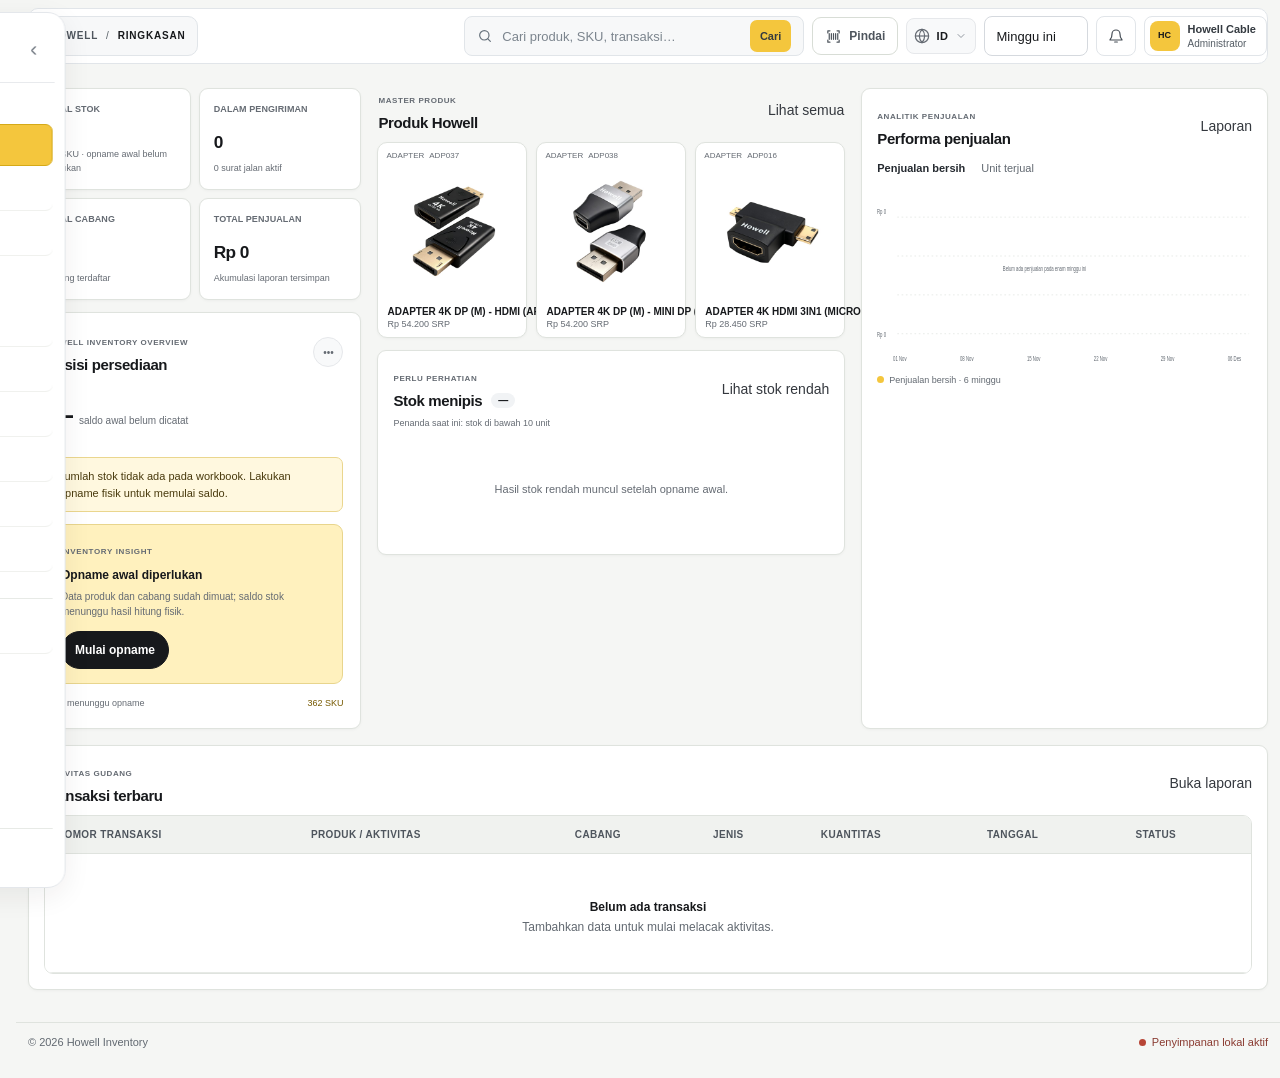
==== index.html @ 913aaa84 "fix(waybill-print): restore classic solid bold continuous form layout (190mm) with balanced metadata" ====
<!doctype html>
<html lang="id">
<head>
  <meta charset="utf-8" />
  <meta name="viewport" content="width=device-width,initial-scale=1" />
  <meta name="theme-color" content="#FFFFFF" />
  <title>Howell Inventory</title>
  <link rel="icon" type="image/png" href="assets/howell-mark-color.png?v=20261118-howell-favicon-color-2" />
  <link rel="stylesheet" href="styles.css?v=20261120-continuous-solid-v4" />
  <link rel="stylesheet" href="theme-light.css?v=20261120-continuous-solid-v4" />
</head>
<body>
  <noscript><div style="position:fixed;inset:12px 12px auto;z-index:1000;padding:14px;border:1px solid #D4A91E;border-radius:10px;background:#FFF2BF;color:#17191c;font:14px/1.5 Arial,sans-serif">Howell Inventory memerlukan JavaScript aktif untuk membuka halaman dan menyimpan perubahan.</div></noscript>
  <div class="app-shell">
    <aside class="sidebar" id="sidebar">
      <div class="brand"><img src="assets/howell-mark-color.png" alt="" /><strong class="brand-name">Howell</strong><button class="sidebar-toggle" id="sidebarToggle" type="button" aria-label="Ciutkan menu" aria-expanded="true" title="Ciutkan menu"><svg viewBox="0 0 24 24" aria-hidden="true"><path d="m14 6-6 6 6 6"/></svg></button><button class="icon-btn close-menu" id="closeMenu" aria-label="Tutup menu">Tutup</button></div>
      <nav class="nav" aria-label="Navigasi utama">
        <div class="nav-group"><div class="nav-label">UTAMA</div><div class="nav-group-items">
          <button class="nav-item active" data-page="dashboard" title="Ringkasan" aria-label="Ringkasan"><b class="nav-icon" aria-hidden="true"><svg viewBox="0 0 24 24" aria-hidden="true"><rect x="3" y="3" width="8" height="8" rx="2"/><rect x="14" y="3" width="7" height="5" rx="2"/><rect x="14" y="11" width="7" height="10" rx="2"/><rect x="3" y="14" width="8" height="7" rx="2"/></svg></b><span>Ringkasan</span></button>
          <button class="nav-item" data-page="products" title="Master Produk" aria-label="Master Produk"><b class="nav-icon" aria-hidden="true"><svg viewBox="0 0 24 24" aria-hidden="true"><path d="m12 3 8 4.5v9L12 21l-8-4.5v-9L12 3Z"/><path d="m4.5 7.8 7.5 4.4 7.5-4.4M12 12.2V21"/></svg></b><span>Master Produk</span></button>
          <button class="nav-item" data-page="stores" title="Cabang Retail" aria-label="Cabang Retail"><b class="nav-icon" aria-hidden="true"><svg viewBox="0 0 24 24" aria-hidden="true"><path d="M3 10h18l-2-6H5l-2 6ZM5 10v10h14V10M9 20v-6h6v6"/><path d="M3 10a3 3 0 0 0 6 0 3 3 0 0 0 6 0 3 3 0 0 0 6 0"/></svg></b><span>Cabang Retail</span></button>
        </div></div>
        <div class="nav-group"><div class="nav-label">OPERASIONAL</div><div class="nav-group-items">
          <button class="nav-item" data-page="shipments" title="Purchase Order" aria-label="Purchase Order"><b class="nav-icon" aria-hidden="true"><svg viewBox="0 0 24 24" aria-hidden="true"><path d="M3 7h11v11H3zM14 11h4l3 3v4h-7z"/><circle cx="7.5" cy="19" r="1.5"/><circle cx="18" cy="19" r="1.5"/></svg></b><span>Purchase Order</span></button>
          <button class="nav-item" data-page="warehouse" title="Gudang" aria-label="Gudang"><b class="nav-icon" aria-hidden="true"><svg viewBox="0 0 24 24" aria-hidden="true"><path d="m3 9 9-6 9 6v12H3z"/><path d="M7 21v-8h10v8M9 13v4m6-4v4M3 9h18"/></svg></b><span>Gudang</span></button>
          <button class="nav-item" data-page="inventory" title="Stok & Opname" aria-label="Stok & Opname"><b class="nav-icon" aria-hidden="true"><svg viewBox="0 0 24 24" aria-hidden="true"><path d="M4 5h16v15H4zM8 5V3h8v2M8 10h8M8 14h8M8 17h4"/></svg></b><span>Stok & Opname</span></button>
          <button class="nav-item" data-page="sales" title="Riwayat" aria-label="Riwayat"><b class="nav-icon" aria-hidden="true"><svg viewBox="0 0 24 24" aria-hidden="true"><path d="M3 12a9 9 0 1 0 9-9 9.75 9.75 0 0 0-6.74 2.74L3 8"/><path d="M3 3v5h5"/><path d="M12 7v5l4 2"/></svg></b><span>Riwayat</span></button>
          <button class="nav-item" data-page="returns" title="Retur" aria-label="Retur"><b class="nav-icon" aria-hidden="true"><svg viewBox="0 0 24 24" aria-hidden="true"><path d="M9 14 4 9l5-5"/><path d="M4 9h10a6 6 0 0 1 0 12h-3"/></svg></b><span>Retur</span></button>
          <button class="nav-item" data-page="reports" title="Laporan" aria-label="Laporan"><b class="nav-icon" aria-hidden="true"><svg viewBox="0 0 24 24" aria-hidden="true"><path d="M6 3h9l4 4v14H6z"/><path d="M15 3v5h5M10 12h5M10 16h5"/></svg></b><span>Laporan</span></button>
        </div></div>
        <div class="nav-group nav-group-preferences"><div class="nav-group-items"><button class="nav-item" data-page="settings" title="Pengaturan" aria-label="Pengaturan"><b class="nav-icon" aria-hidden="true"><svg viewBox="0 0 24 24" aria-hidden="true"><path d="M4 7h6m4 0h6M4 17h2m4 0h10"/><circle cx="12" cy="7" r="2"/><circle cx="8" cy="17" r="2"/></svg></b><span>Pengaturan</span></button></div></div>
      </nav>
      <div class="sidebar-bottom"><div class="profile"><div class="avatar">HC</div><div class="profile-info"><strong>Howell Cable</strong><small>Administrator</small></div></div></div>
    </aside>
    <main class="main-area">
      <header class="topbar"><button class="top-text-button menu-toggle" id="menuToggle" aria-label="Buka menu">Menu</button><div class="crumb"><span>HOWELL</span><b>/</b><strong id="crumbCurrent">Ringkasan</strong></div><div class="top-actions"><div class="global-search"><svg viewBox="0 0 24 24" aria-hidden="true"><circle cx="11" cy="11" r="7"/><path d="m16 16 4 4"/></svg><input id="globalSearch" type="search" placeholder="Cari produk, SKU, transaksi…" aria-label="Cari produk, SKU, transaksi" /><button type="button" id="globalSearchSubmit" class="global-search-submit" aria-label="Cari">Cari</button></div><button class="barcode-scan-button" id="barcodeScanOpen" type="button" aria-label="Pindai barcode EAN-13" title="Pindai barcode EAN-13"><svg viewBox="0 0 24 24" aria-hidden="true"><path d="M4 7V4h3M17 4h3v3M20 17v3h-3M7 20H4v-3M6 8v8m3-8v8m3-8v8m3-8v8m3-8v8"/></svg><span>Pindai</span></button><div class="top-lang-wrapper" id="langWrapper"><button type="button" class="top-lang-button" id="langButton" aria-label="Pilih bahasa / Select language / 选择语言" title="Pilih Bahasa (ID / EN / ZH)" aria-expanded="false" aria-haspopup="true"><svg class="lang-globe-icon" viewBox="0 0 24 24" aria-hidden="true"><circle cx="12" cy="12" r="10"/><path d="M12 2a15.3 15.3 0 0 1 4 10 15.3 15.3 0 0 1-4 10 15.3 15.3 0 0 1-4-10 15.3 15.3 0 0 1 4-10z"/><path d="M2 12h20"/></svg><span class="lang-code-text" id="langCurrentCode">ID</span><svg class="lang-chevron" viewBox="0 0 24 24" aria-hidden="true"><path d="m6 9 6 6 6-6"/></svg></button><div class="top-lang-dropdown" id="langMenu" role="menu" aria-hidden="true"><button type="button" class="top-lang-item active" data-lang="id" role="menuitem"><span class="lang-item-flag">🇮🇩</span><span class="lang-item-text"><strong>Bahasa Indonesia</strong><small>Bahasa sistem</small></span><span class="lang-item-check" aria-hidden="true">✓</span></button><button type="button" class="top-lang-item" data-lang="en" role="menuitem"><span class="lang-item-flag">🇬🇧</span><span class="lang-item-text"><strong>English</strong><small>System language</small></span><span class="lang-item-check" aria-hidden="true">✓</span></button><button type="button" class="top-lang-item" data-lang="zh" role="menuitem"><span class="lang-item-flag">🇨🇳</span><span class="lang-item-text"><strong>中文 (Mandarin)</strong><small>简体中文界面</small></span><span class="lang-item-check" aria-hidden="true">✓</span></button></div></div><select class="top-period" id="topPeriod" aria-label="Pilih periode"><option value="week">Minggu ini</option><option value="month">Bulan ini</option></select><button class="top-icon-button notification" id="notificationButton" aria-label="Notifikasi" title="Notifikasi"><svg viewBox="0 0 24 24" aria-hidden="true"><path d="M18 9a6 6 0 0 0-12 0c0 7-3 7-3 9h18c0-2-3-2-3-9M10 21h4"/></svg></button><div class="top-profile"><div class="top-avatar">HC</div><div><strong>Howell Cable</strong><small>Administrator</small></div></div></div></header>
      <section class="page-content" id="pageContent"></section>
      <footer class="footer"><span>© 2026 Howell Inventory</span><span id="syncStatus" title="Memeriksa database…"><span class="status-dot"></span><span id="syncStatusText">Memeriksa database…</span></span></footer>
    </main>
  </div>
  <div class="overlay" id="overlay"></div>
  <div class="toast" id="toast" role="status"></div>
  <div class="modal-backdrop" id="modalBackdrop"><section class="modal" role="dialog" aria-modal="true" aria-labelledby="modalTitle"><header><div><small id="modalEyebrow">FORMULIR</small><h2 id="modalTitle">Tambah data</h2></div><button class="top-text-button" id="modalClose" aria-label="Tutup">Tutup</button></header><form id="modalForm"><div class="modal-fields" id="modalFields"></div><div class="modal-actions"><button type="button" class="btn btn-light" id="modalCancel">Batal</button><button type="submit" class="btn btn-primary" id="modalSubmit">Simpan data</button></div></form></section></div>
  <dialog class="barcode-scanner-dialog" id="barcodeScanner" aria-labelledby="barcodeScannerTitle"><form method="dialog" class="barcode-scanner-close-form"><button class="barcode-scanner-close" aria-label="Tutup pemindai">×</button></form><div class="barcode-scanner-content"><span class="eyebrow">PEMINDAI PRODUK</span><h2 id="barcodeScannerTitle">Pindai barcode EAN-13</h2><p>Arahkan pemindai USB ke kolom ini atau gunakan kamera perangkat.</p><label class="barcode-scanner-label" for="barcodeScannerInput">Kode barcode<input id="barcodeScannerInput" type="search" inputmode="numeric" autocomplete="off" maxlength="13" placeholder="Scan atau ketik 13 digit EAN-13" /></label><div class="barcode-scanner-actions"><button class="btn btn-primary" id="barcodeScannerLookup" type="button">Cari produk</button><button class="btn btn-light" id="barcodeCameraStart" type="button">Buka kamera</button></div><p id="barcodeScannerStatus" class="barcode-scanner-status" role="status" aria-live="polite">Pemindai USB akan mengisi kode. Tekan Enter jika scanner tidak mengirim Enter otomatis.</p><div class="barcode-camera-frame" id="barcodeCameraFrame" hidden><video id="barcodeScannerVideo" playsinline muted></video></div></div></dialog>
  <script src="assets/master-draft-2026-10.js"></script>
  <script src="assets/howell-source-data.js"></script>
  <script src="assets/product-image-map.js?v=20261111-ean13-2"></script>
  <script src="assets/howell-runtime-config.js?v=20261111-vps-db-1"></script>
    <script src="assets/xlsx.full.min.js"></script>
  <script src="app.js?v=20261120-continuous-solid-v4"></script>
</body>
</html>
---- styles.css ----
:root{--yellow:#edae49;--black:#151513;--paper:#f3f2ed;--white:#fff;--line:#e3e0d8;--muted:#77766f;--green:#327557}*{box-sizing:border-box}html{scroll-behavior:smooth}body{margin:0;background:var(--paper);color:var(--black);font-family:-apple-system,BlinkMacSystemFont,"SF Pro Text","SF Pro Display","Segoe UI",Arial,sans-serif;font-size:14px;line-height:1.45}.app-shell{min-height:100vh;display:flex}.sidebar{width:248px;flex:0 0 248px;position:sticky;top:0;height:100vh;min-height:620px;background:var(--black);color:#f1f0ea;display:flex;flex-direction:column;padding:19px 14px 13px;z-index:8;overflow-y:auto}.brand{height:56px;margin:0 4px 19px;display:flex;align-items:center;padding:0 4px;border-bottom:1px solid #363632}.brand img{width:176px;height:48px;object-fit:cover;object-position:center 50%;filter:none}.close-menu{display:none;margin-left:auto}.workspace{display:flex;align-items:center;gap:9px;padding:10px 11px;margin:0 2px 22px;background:#242421;border:1px solid #3b3a34;border-radius:4px}.workspace-dot{width:8px;height:8px;flex:none;border-radius:50%;background:var(--yellow);box-shadow:0 0 0 3px #edae4927}.workspace small{display:block;color:#a7a59d;font-size:8px;letter-spacing:.15em;margin-bottom:2px}.workspace strong{font-size:12px;color:#fff}.workspace .chevron{margin-left:auto;color:#aaa79e}.nav{display:flex;flex-direction:column;gap:19px;flex:1}.nav-group{display:flex;flex-direction:column;gap:5px}.nav-label{padding:0 11px;color:#8f8e87;font-size:8px;letter-spacing:.17em;font-weight:800}.nav-group-items{display:flex;flex-direction:column;gap:2px}.nav-item{display:flex;align-items:center;gap:11px;width:100%;min-height:39px;padding:8px 11px;border:0;border-radius:4px;background:transparent;color:#c7c6c0;text-align:left;font:600 11px -apple-system,BlinkMacSystemFont,"SF Pro Text","SF Pro Display","Segoe UI",Arial,sans-serif;cursor:pointer;transition:background .16s,color .16s,transform .16s}.nav-item>span{width:17px;text-align:center;color:#aaa79e;font-size:15px}.nav-item:hover{background:#292925;color:#fff;transform:translateX(2px)}.nav-item.active{background:var(--yellow);color:#171510;box-shadow:3px 3px 0 #8d642a}.nav-item.active>span{color:#171510}.nav-item i{margin-left:auto;padding:1px 6px;min-width:18px;text-align:center;border-radius:3px;background:#3a3933;color:#f0efea;font:700 9px -apple-system,BlinkMacSystemFont,"SF Pro Text","SF Pro Display","Segoe UI",Arial,sans-serif}.nav-item.active i{background:#171510;color:var(--yellow)}.nav-group-preferences{margin-top:auto;padding-top:13px;border-top:1px solid #393832}.sidebar-bottom{margin-top:14px}.help-box{display:flex;align-items:center;gap:9px;padding:10px;margin:0 2px 12px;border:1px solid #414039;border-radius:4px;background:#22221f}.help-icon{width:22px;height:22px;display:grid;place-items:center;border:1px solid #85764f;border-radius:50%;color:var(--yellow);font-size:11px}.help-box strong,.help-box small{display:block}.help-box strong{font-size:10px}.help-box small{font-size:9px;color:#a7a59c;margin-top:2px}.help-box>span{margin-left:auto;color:#aaa}.profile{display:flex;align-items:center;gap:9px;padding:12px 4px 1px;border-top:1px solid #393832}.avatar,.top-avatar{width:30px;height:30px;display:grid;place-items:center;border-radius:4px;background:var(--yellow);color:#161511;font-size:10px;font-weight:800}.profile-info{flex:1}.profile-info strong,.profile-info small{display:block}.profile-info strong{font-size:10px}.profile-info small{font-size:9px;color:#aaa79e;margin-top:2px}.icon-btn{position:relative;border:0;border-radius:4px;padding:6px 8px;background:transparent;color:inherit;font:600 16px -apple-system,BlinkMacSystemFont,"SF Pro Text","SF Pro Display","Segoe UI",Arial,sans-serif;cursor:pointer;transition:background .15s}.icon-btn:hover{background:#ffffff12}.main-area{display:flex;flex-direction:column;flex:1;min-width:0}.topbar{position:sticky;top:0;z-index:5;height:60px;flex:none;display:flex;align-items:center;justify-content:space-between;padding:0 clamp(18px,3vw,42px);background:#fff;border-bottom:1px solid var(--line)}.crumb{display:flex;align-items:center;gap:10px;color:#8a8982;font-size:9px;font-weight:700;letter-spacing:.11em;text-transform:uppercase}.crumb b{font-weight:400;color:#c9c6be}.crumb strong{color:#24231f}.top-actions{display:flex;align-items:center;gap:12px;color:#595850}.system-status{padding:7px 9px;border:1px solid #e7e4dc;border-radius:3px;background:#faf9f6;color:#57564f;font-size:9px}.system-status span{display:inline-block;width:6px;height:6px;margin-right:6px;border-radius:50%;background:var(--yellow)}.notification em{position:absolute;top:4px;right:5px;width:5px;height:5px;background:var(--yellow);border:1px solid white;border-radius:50%}.top-avatar{width:28px;height:28px}.menu-toggle{display:none}.page-content{width:min(1560px,100%);margin:0 auto;padding:29px clamp(18px,3vw,43px) 36px;flex:1}.page-heading{display:flex;align-items:flex-end;justify-content:space-between;gap:20px;padding:0 0 15px;margin-bottom:16px;border-bottom:1px solid #d8d5cc}.eyebrow{color:#92713d;font-size:8px;letter-spacing:.17em;font-weight:800}.page-heading h1{margin:5px 0 4px;font-size:30px;line-height:1.16;letter-spacing:-.04em;font-weight:720}.page-heading p{margin:0;color:var(--muted);font-size:12px}.heading-actions{display:flex;align-items:center;gap:8px}.btn{display:inline-flex;align-items:center;justify-content:center;gap:7px;padding:9px 13px;border:1px solid transparent;border-radius:3px;font:700 10px -apple-system,BlinkMacSystemFont,"SF Pro Text","SF Pro Display","Segoe UI",Arial,sans-serif;white-space:nowrap;cursor:pointer;transition:transform .15s,box-shadow .15s,background .15s}.btn:hover{transform:translateY(-2px);box-shadow:0 4px 0 #17171718}.btn-primary{background:var(--yellow);border-color:#171717;color:#171717;box-shadow:2px 2px 0 #171717}.btn-primary:hover{background:#f5bd63}.btn-light{background:white;border-color:#c9c6bd;color:#25241f}.btn-light:hover{background:#f5f3ec}.btn-danger{background:#171717;color:#fff}.btn-small{padding:7px 9px;font-size:9px}.demo-banner{display:flex;align-items:center;gap:9px;min-height:39px;padding:8px 11px;margin:0 0 15px;border:1px solid #dfd5c2;border-left:4px solid var(--yellow);background:#fffaf1;color:#5b4c31;font-size:9px}.demo-banner button{margin-left:auto;border:0;background:transparent;color:#3e321e;font:700 9px -apple-system,BlinkMacSystemFont,"SF Pro Text","SF Pro Display","Segoe UI",Arial,sans-serif;text-decoration:underline;cursor:pointer}.card{background:#fff;border:1px solid #e3e0d8;border-radius:4px;box-shadow:0 2px 0 #17171707}.hero-board{position:relative;display:grid;grid-template-columns:minmax(0,1.58fr) minmax(260px,.72fr);min-height:242px;margin:0 0 15px;border:1px solid #171717;border-radius:5px;overflow:hidden;background:var(--yellow);box-shadow:4px 4px 0 #171717}.hero-main{position:relative;isolation:isolate;overflow:hidden;padding:22px 26px 19px}.hero-kicker{display:flex;align-items:center;gap:8px;position:relative;z-index:1;color:#473316;font-size:8px;font-weight:800;letter-spacing:.13em}.live-pip{width:7px;height:7px;border-radius:50%;background:#171717;box-shadow:0 0 0 4px #17171715}.hero-kicker-line{height:1px;width:22px;background:#6f4e1f66}.hero-main h2{position:relative;z-index:1;margin:16px 0 8px;font-size:clamp(30px,3vw,42px);line-height:1.02;letter-spacing:-.055em;font-weight:800}.hero-main h2 em{font-style:normal;color:#fff;text-shadow:1px 1px 0 #171717}.hero-main p{position:relative;z-index:1;max-width:440px;margin:0;color:#4b381d;font-size:11px}.hero-actions{position:relative;z-index:2;display:flex;align-items:center;gap:17px;margin-top:17px}.hero-button{display:flex;align-items:center;gap:8px;padding:9px 12px;border:1px solid #171717;border-radius:3px;background:#171717;color:#fff;font:700 10px -apple-system,BlinkMacSystemFont,"SF Pro Text","SF Pro Display","Segoe UI",Arial,sans-serif;cursor:pointer;transition:transform .15s,background .15s}.hero-button:hover{transform:translateY(-2px);background:#302a1f}.hero-button span{color:var(--yellow);font-size:15px}.hero-text-button{border:0;background:none;color:#211b10;font:700 10px -apple-system,BlinkMacSystemFont,"SF Pro Text","SF Pro Display","Segoe UI",Arial,sans-serif;text-decoration:underline;text-underline-offset:4px;cursor:pointer}.hero-text-button span{margin-left:5px}.hero-swirl{position:absolute;z-index:0;width:260px;height:260px;right:8px;top:-8px;object-fit:contain;opacity:.2;pointer-events:none;animation:slow-spin 50s linear infinite}.hero-side{position:relative;z-index:1;display:flex;flex-direction:column;padding:17px 18px 13px;background:#171715;color:#fff}.hero-side-label{display:flex;align-items:center;justify-content:space-between;padding-bottom:10px;border-bottom:1px solid #3c3b35;color:#d6d2c8;font-size:8px;font-weight:800;letter-spacing:.13em}.hero-side-label span{color:var(--yellow);font-size:7px}.hero-side-stat{display:flex;align-items:center;gap:9px;padding:9px 0;border-bottom:1px solid #34332e}.hero-stat-icon{width:26px;height:26px;display:grid;place-items:center;flex:none;border-radius:3px;background:#2a2925;color:var(--yellow);font-size:13px}.hero-side-stat>div{min-width:0;flex:1}.hero-side-stat small{display:block;color:#a8a59c;font-size:8px}.hero-side-stat strong{display:block;margin-top:1px;font-size:14px;line-height:1.2}.hero-side-stat strong i{font-style:normal;color:#a8a59c;font-size:9px;font-weight:500}.hero-side-stat button{border:0;background:transparent;color:#d7d2c8;font-size:16px;cursor:pointer;transition:color .15s,transform .15s}.hero-side-stat button:hover{color:var(--yellow);transform:translateX(3px)}.hero-side-foot{display:flex;justify-content:space-between;margin-top:auto;padding-top:9px;color:#8f8c83;font-size:7px;letter-spacing:.13em}.hero-side-foot b{color:#eeeae1}.kpi-grid{display:grid;grid-template-columns:repeat(4,minmax(0,1fr));gap:9px;margin-bottom:15px}.kpi-card{position:relative;display:flex;flex-direction:column;justify-content:space-between;min-height:103px;padding:12px 14px;overflow:hidden;transition:transform .16s,box-shadow .16s}.kpi-card:hover{transform:translateY(-3px);box-shadow:0 6px 0 #17171710}.kpi-card:first-child{background:#171715;border-color:#171715;color:white}.kpi-card:first-child .kpi-top,.kpi-card:first-child .kpi-foot{color:#cbc8c0}.kpi-card:first-child .kpi-value{color:var(--yellow)}.kpi-top{display:flex;align-items:center;justify-content:space-between;color:#77756e;font-size:8px;font-weight:800;letter-spacing:.1em;text-transform:uppercase}.kpi-icon{width:24px;height:24px;display:grid;place-items:center;border-radius:3px;background:#f5eddf;color:#473719;font-size:13px}.kpi-card:first-child .kpi-icon{background:var(--yellow);color:#171715}.kpi-icon.green,.kpi-icon.orange,.kpi-icon.violet{background:#f1efe9;color:#38362f}.kpi-value{margin:7px 0 4px;font-size:22px;font-weight:750;letter-spacing:-.04em;line-height:1.1}.kpi-foot{color:#77756e;font-size:9px}.dashboard-grid{display:grid;grid-template-columns:minmax(0,1.55fr) minmax(310px,1fr);gap:12px;margin-bottom:15px;align-items:stretch}.panel{padding:15px 16px}.dashboard-grid>.panel{min-height:295px}.panel-head{display:flex;align-items:center;justify-content:space-between;gap:10px;margin-bottom:11px}.panel-title{color:#22211e;font-size:13px;font-weight:750;letter-spacing:-.015em}.panel-subtitle{margin-top:3px;color:#88867f;font-size:9px}.filter-select,.search input{height:31px;border:1px solid #d2cfc6;border-radius:3px;background:#fff;padding:6px 9px;color:#39372f;font:10px -apple-system,BlinkMacSystemFont,"SF Pro Text","SF Pro Display","Segoe UI",Arial,sans-serif}.chart-wrap{height:210px;position:relative}.chart-wrap svg{width:100%;height:100%;overflow:visible}.chart-grid{stroke:#ebe8e1;stroke-dasharray:3 5}.chart-line{fill:none;stroke:var(--yellow);stroke-width:3;stroke-linecap:round;stroke-linejoin:round;stroke-dasharray:900;stroke-dashoffset:900;animation:draw-line 1.1s ease forwards}.chart-area{fill:url(#fillYellow)}.chart-dot{fill:#fff;stroke:#171717;stroke-width:3;transition:r .18s}.chart-dot:hover{r:7}.chart-label{font:9px -apple-system,BlinkMacSystemFont,"SF Pro Text","SF Pro Display","Segoe UI",Arial,sans-serif;fill:#8b8981}.chart-legend{display:flex;justify-content:center;gap:20px;margin-top:2px;color:#77756e;font-size:8px}.legend-dot{display:inline-block;width:7px;height:7px;margin-right:5px;border-radius:50%;background:var(--yellow)}.activity-list{display:flex;flex-direction:column}.activity{display:flex;align-items:flex-start;gap:9px;padding:9px 0;border-bottom:1px solid #efede7;transition:padding .15s}.activity:last-child{border-bottom:0}.activity:hover{padding-left:4px}.activity-icon{width:27px;height:27px;display:grid;place-items:center;flex:none;border-radius:3px;background:#f4eddf;color:#302717;font-size:12px}.activity-icon.green,.activity-icon.amber{background:#f4eddf;color:#302717}.activity-main{min-width:0;flex:1}.activity-main strong{display:block;color:#292823;font-size:10px}.activity-main small{display:block;margin-top:2px;color:#89877f;font-size:9px}.activity time{color:#89877f;font-size:8px;white-space:nowrap}.table-card{overflow:hidden}.table-toolbar{display:flex;align-items:center;justify-content:space-between;gap:12px;padding:13px 15px;border-bottom:1px solid var(--line)}.toolbar-left,.toolbar-right{display:flex;align-items:center;gap:8px}.search{position:relative}.search:before{position:absolute;left:9px;top:4px;content:'⌕';color:#89877f;font-size:15px}.search input{width:210px;padding-left:27px}.table-wrap{width:100%;overflow:auto}table{width:100%;border-collapse:collapse;text-align:left;white-space:nowrap}thead{background:#f5f3ed}th{padding:10px 12px;border-bottom:1px solid #dedbd2;color:#77756d;font-size:8px;font-weight:800;letter-spacing:.08em;text-transform:uppercase}td{padding:11px 12px;border-bottom:1px solid #eeece6;color:#55534c;font-size:10px}tbody tr{transition:background .13s}tbody tr:hover{background:#fff8e9}td strong{color:#22211f;font-weight:700}.sku{color:#694a1d;font:700 9px 'Cascadia Code','Consolas',monospace}.product-name{display:flex;align-items:center;gap:8px}.product-thumb{width:28px;height:28px;display:grid;place-items:center;border-radius:3px;background:#f3eee3;color:#33291a;font-size:12px}.product-thumb.blue,.product-thumb.gold{background:#f3eee3;color:#33291a}.pill{display:inline-flex;align-items:center;gap:5px;padding:3px 6px;border-radius:3px;font-size:8px;font-weight:750;letter-spacing:.035em;text-transform:uppercase}.pill:before{content:'';width:4px;height:4px;border-radius:50%;background:currentColor}.pill.green,.pill.blue,.pill.gray{background:#efeee9;color:#34322d}.pill.amber{background:#f7dfb3;color:#50370e}.pill.red{background:#252522;color:#fff}.qty-low{color:#87580d;font-weight:800}.qty-good{color:#282722;font-weight:750}.table-foot{display:flex;align-items:center;justify-content:space-between;padding:11px 14px;color:#87847c;font-size:9px}.pagination{display:flex;gap:4px}.page-num{padding:4px 7px;border:1px solid #d8d4cb;border-radius:3px;background:#fff;color:#333;font:9px -apple-system,BlinkMacSystemFont,"SF Pro Text","SF Pro Display","Segoe UI",Arial,sans-serif;cursor:pointer}.page-num.active{border-color:#171715;background:var(--yellow);color:#171715}.section-grid{display:grid;grid-template-columns:repeat(3,minmax(0,1fr));gap:10px;margin-bottom:14px}.mini-card{display:flex;min-height:87px;flex-direction:column;justify-content:center;padding:12px 14px;border-left:3px solid var(--yellow)}.mini-card small{color:#77756d;font-size:8px;font-weight:800;letter-spacing:.09em;text-transform:uppercase}.mini-card strong{margin:5px 0 1px;font-size:20px;line-height:1.15;letter-spacing:-.035em}.mini-card span{color:#89867f;font-size:9px}.empty-state{padding:38px 16px;color:#85827a;text-align:center}.empty-state strong{display:block;margin:9px 0 3px;color:#34322d}.empty-icon{width:36px;height:36px;margin:auto;display:grid;place-items:center;border-radius:3px;background:#f5eddf;color:#3c301d;font-size:16px}.stock-meter{display:inline-block;width:62px;height:4px;margin-right:5px;border-radius:3px;background:#eeeae2;vertical-align:middle}.stock-meter b{display:block;height:100%;border-radius:3px;background:#222}.stock-meter b.low{background:var(--yellow)}.field-grid{display:grid;grid-template-columns:1fr 1fr;gap:11px}.field.full{grid-column:1/-1}.field label{display:block;margin:0 0 5px;color:#45433d;font-size:10px;font-weight:700}.field input,.field select,.field textarea{width:100%;padding:9px 10px;border:1px solid #d6d2c9;border-radius:3px;outline:none;background:#fff;color:#292824;font:11px -apple-system,BlinkMacSystemFont,"SF Pro Text","SF Pro Display","Segoe UI",Arial,sans-serif}.field input:focus,.field select:focus,.field textarea:focus,.search input:focus,.filter-select:focus{border-color:#d89c37;box-shadow:0 0 0 3px #edae4930}.field textarea{min-height:70px;resize:vertical}.field .hint{margin-top:4px;color:#8a877f;font-size:8px}.footer{display:flex;align-items:center;justify-content:space-between;padding:11px clamp(18px,3vw,42px);border-top:1px solid var(--line);background:#fff;color:#88857e;font-size:9px}.status-dot{display:inline-block;width:6px;height:6px;margin-right:5px;border-radius:50%;background:var(--yellow)}.overlay{display:none}.toast{position:fixed;right:20px;bottom:20px;z-index:20;padding:11px 14px;border-left:4px solid var(--yellow);background:#171715;color:#fff;font-size:10px;box-shadow:4px 4px 0 #edae49;opacity:0;transform:translateY(8px);pointer-events:none;transition:.2s}.toast.show{opacity:1;transform:translateY(0)}.modal-backdrop{position:fixed;inset:0;z-index:12;display:none;align-items:center;justify-content:center;padding:18px;background:#12121099}.modal-backdrop.open{display:flex}.modal{width:min(550px,100%);overflow:hidden;border:1px solid #151513;border-radius:4px;background:#fff;box-shadow:8px 8px 0 var(--yellow);animation:modal-in .17s ease-out}.modal>header{display:flex;align-items:center;justify-content:space-between;padding:17px 20px;border-bottom:1px solid var(--line)}.modal>header small{color:#92713d;font-size:8px;font-weight:800;letter-spacing:.15em}.modal h2{margin:4px 0 0;font-size:19px;letter-spacing:-.025em}.modal form{padding:18px 20px}.modal-fields{min-height:42px}.modal-actions{display:flex;justify-content:flex-end;gap:8px;margin-top:16px;padding-top:14px;border-top:1px solid var(--line)}.icon-btn:focus-visible,.btn:focus-visible,.nav-item:focus-visible,.hero-button:focus-visible,.hero-text-button:focus-visible,.link-btn:focus-visible{outline:3px solid #b87a20;outline-offset:2px}@keyframes draw-line{to{stroke-dashoffset:0}}@keyframes slow-spin{to{transform:rotate(360deg)}}@keyframes modal-in{from{opacity:0;transform:translateY(8px)}to{opacity:1;transform:translateY(0)}}
@media(max-width:1120px){.sidebar{width:228px;flex-basis:228px;padding-left:12px;padding-right:12px}.dashboard-grid{grid-template-columns:minmax(0,1.25fr) minmax(280px,1fr)}.hero-board{grid-template-columns:minmax(0,1.35fr) minmax(245px,.8fr)}.hero-main{padding-left:21px}.page-content{padding-left:24px;padding-right:24px}}
@media(max-width:820px){.sidebar{position:fixed;left:-270px;top:0;bottom:0;width:248px;height:100vh;min-height:100vh;transition:left .2s;box-shadow:none}.sidebar.open{left:0;box-shadow:12px 0 30px #0004}.overlay.show{position:fixed;inset:0;z-index:7;display:block;background:#1119}.close-menu{display:block}.menu-toggle{display:inline-flex}.topbar{height:56px;padding:0 14px}.system-status{display:none}.top-actions{gap:7px}.page-content{padding:21px 16px 26px}.page-heading{align-items:flex-start}.page-heading h1{font-size:27px}.dashboard-grid{grid-template-columns:minmax(0,1fr)}.dashboard-grid>.panel{min-height:0}.chart-wrap{height:190px}.kpi-grid{grid-template-columns:repeat(2,minmax(0,1fr));gap:7px}.kpi-card{min-height:96px}.section-grid{gap:8px}.footer{padding:10px 15px}}
@media(max-width:560px){.page-content{padding:19px 12px 24px}.page-heading{display:block}.page-heading h1{font-size:25px}.heading-actions{margin-top:11px;flex-wrap:wrap}.heading-actions .btn{flex:1}.hero-board{grid-template-columns:minmax(0,1fr)}.hero-main{min-height:220px;padding:20px 17px}.hero-main h2{font-size:34px}.hero-main p{max-width:300px}.hero-swirl{right:-45px;top:0;width:220px;height:220px;opacity:.15}.hero-side{padding:13px 16px}.hero-side-stat{padding:8px 0}.kpi-card{padding:10px;min-height:91px}.kpi-value{font-size:20px}.section-grid{grid-template-columns:1fr}.mini-card{min-height:75px}.table-toolbar{align-items:stretch;flex-direction:column;padding:11px}.toolbar-left,.toolbar-right{width:100%}.search{flex:1}.search input{width:100%}.field-grid{grid-template-columns:1fr}.field.full{grid-column:auto}.top-avatar{display:none}.footer{font-size:8px}}
.hero-main{background:#fff;color:#20242a}
.hero-main h2 em{color:#20242a;text-decoration:none;text-shadow:none}
.hero-side{background:#25282c}
.hero-swirl{display:none}
/* Accessible, restrained system applied across every module */
:root{--yellow:#EDAE49;--black:#20242A;--paper:#F6F7F8;--white:#FFFFFF;--line:#E1E4E8;--muted:#5E6874;--green:#26734F}
html{background:var(--paper)}
body{background:var(--paper);color:var(--black);font-family:-apple-system,BlinkMacSystemFont,"SF Pro Text","SF Pro Display","Segoe UI",Arial,sans-serif;font-size:15px;line-height:1.5;-webkit-font-smoothing:antialiased}
.app-shell,.main-area{background:var(--paper)}
.sidebar{background:#24272B;border-color:#24272B;color:#F7F7F5}
.brand{border-color:#414449}
.workspace{background:#303439;border-color:#474B50}
.nav-label{color:#B7BBC0;font-size:10px;letter-spacing:.1em}
.nav-item{font-size:13px;min-height:42px;color:#E0E2E4}
.nav-item>span{font-size:16px;color:#C1C4C8}
.nav-item.active{background:var(--yellow);color:#242424;box-shadow:none;font-weight:700}
.nav-item.active>span{color:#242424}
.nav-item:hover:not(.active){background:#33373C;color:#fff}
.nav-item i{font-size:10px}
.nav-group-preferences{border-color:#414449}
.help-box{background:#303439;border-color:#474B50}
.help-box strong,.profile-info strong{font-size:12px}
.help-box small,.profile-info small{font-size:11px;color:#C3C5C8}
.profile{border-color:#414449}
.topbar{background:#fff;border-color:var(--line);height:64px}
.crumb{font-size:11px;letter-spacing:.07em}
.top-actions{gap:14px}
.system-status{font-size:11px;color:#424850;border-color:#E1E4E8;background:#FAFAF9;padding:8px 11px}
.page-content{background:var(--paper);padding-top:30px;padding-bottom:40px}
.page-heading{border-color:#D9DDE1;padding-bottom:18px;margin-bottom:18px}
.eyebrow{font-size:10px;letter-spacing:.12em;color:#74551E}
.page-heading h1{font-size:32px;line-height:1.2;font-weight:650;letter-spacing:-.035em}
.page-heading p{font-size:14px;color:#58616B;line-height:1.55}
.btn{font-size:12px;font-weight:650;padding:10px 14px;border-radius:4px}
.btn-small{font-size:11px;padding:8px 11px}
.btn-primary{background:var(--yellow);border-color:#D79A35;color:#242424;box-shadow:none}
.btn-primary:hover{background:#F2BC68;box-shadow:0 2px 5px #1d232b18;transform:translateY(-1px)}
.btn-light{border-color:#D4D8DC;background:#fff;color:#30363D}
.btn-light:hover{background:#F6F7F8;box-shadow:0 2px 5px #1d232b12;transform:translateY(-1px)}
.demo-banner{background:#FFF9EF;border-color:#E9D8B7;border-left-color:var(--yellow);color:#55472F;font-size:12px;min-height:44px;padding:9px 13px}
.demo-banner button{font:600 11px -apple-system,BlinkMacSystemFont,"SF Pro Text","SF Pro Display","Segoe UI",Arial,sans-serif;color:#44371f}
.card{background:#fff;border:1px solid var(--line);border-radius:5px;box-shadow:none}
.kpi-grid{gap:12px;border:0;background:none}
.kpi-card{min-height:120px;padding:16px 17px;border:1px solid var(--line);border-radius:5px;background:#fff}
.kpi-card:first-child{background:#fff;border-color:var(--line);color:var(--black)}
.kpi-card:first-child:after{display:none}
.kpi-card:first-child .kpi-top,.kpi-card:first-child .kpi-foot{color:#58616B}
.kpi-card:first-child .kpi-value{color:#20242A}
.kpi-top{font-size:10px;letter-spacing:.07em;color:#535D68}
.kpi-icon,.kpi-card:first-child .kpi-icon,.kpi-icon.green,.kpi-icon.orange,.kpi-icon.violet{width:30px;height:30px;border-radius:4px;background:#F3F4F5;color:#343A40;font-size:15px}
.kpi-value{font-size:26px;font-weight:650;letter-spacing:-.035em;margin:9px 0 5px;font-variant-numeric:tabular-nums}
.kpi-foot{font-size:12px;color:#5D6670}
.dashboard-grid{gap:14px;margin-bottom:16px}
.dashboard-grid>.panel{min-height:310px}
.panel{padding:18px 19px;border-radius:5px}
.panel-head{margin-bottom:14px}
.panel-title{font-size:15px;font-weight:650;letter-spacing:-.01em}
.panel-subtitle{font-size:11px;line-height:1.45;color:#68727D}
.filter-select,.search input{height:36px;border-color:#D4D8DC;border-radius:4px;padding:7px 10px;color:#343A40;font:12px -apple-system,BlinkMacSystemFont,"SF Pro Text","SF Pro Display","Segoe UI",Arial,sans-serif}
.chart-wrap{height:220px}
.chart-label{font:11px -apple-system,BlinkMacSystemFont,"SF Pro Text","SF Pro Display","Segoe UI",Arial,sans-serif;fill:#68727D}
.chart-grid{stroke:#E6E8EA;stroke-dasharray:2 5}
.chart-line{stroke:#D99B35;stroke-width:2.5}
.chart-area{opacity:.55}
.chart-legend{font-size:11px;color:#5D6670}
.activity{padding:11px 0;border-color:#ECEDEF}
.activity-icon,.activity-icon.green,.activity-icon.amber{width:30px;height:30px;background:#F3F4F5;color:#3E454C;border-radius:4px}
.activity-main strong{font-size:12px;color:#292E33;font-weight:650}
.activity-main small{font-size:11px;color:#626C76;line-height:1.45}
.activity time{font-size:10px;color:#68727D}
.table-toolbar{padding:15px 16px;border-color:#E4E6E9}
.table-toolbar .panel-title{font-size:15px}
.table-wrap{scrollbar-color:#C7C9CC #F5F6F7;scrollbar-width:thin}
thead{background:#F5F6F7}
th{padding:12px 14px;font-size:10px;letter-spacing:.075em;color:#4F5964;border-color:#DDE1E4}
td{padding:13px 14px;font-size:12px;color:#424A53;border-color:#E8EAEC;line-height:1.45}
td strong{color:#252A30;font-weight:650}
td .panel-subtitle{font-size:11px;color:#68727D}
.sku{color:#5C4827;font-size:11px}
.product-thumb,.product-thumb.blue,.product-thumb.gold{width:32px;height:32px;background:#F2F3F4;color:#3E454C;border-radius:4px}
.pill{font-size:10px;padding:4px 7px;letter-spacing:.02em;border-radius:4px}
.pill.green{color:#236344;background:#EAF4EE}
.pill.blue{color:#3F5C77;background:#EDF2F6}
.pill.gray{color:#535C65;background:#F0F1F2}
.pill.amber{color:#684512;background:#FFF1D8}
.pill.red{color:#8B3434;background:#FBECEC}
.pill:before{width:5px;height:5px}
.link-btn{font:600 12px -apple-system,BlinkMacSystemFont,"SF Pro Text","SF Pro Display","Segoe UI",Arial,sans-serif;color:#414B55;text-decoration:none}
.link-btn:hover{color:#805B1D;text-decoration:underline}
.section-grid{gap:12px;margin-bottom:16px}
.mini-card{min-height:104px;padding:14px 16px;border-left:1px solid var(--line);border-radius:5px}
.mini-card small{font-size:10px;letter-spacing:.065em;color:#535D68}
.mini-card strong{font-size:23px;font-weight:650;font-variant-numeric:tabular-nums}
.mini-card span{font-size:11px;color:#626C76}
.empty-state{font-size:12px;color:#626C76}
.empty-state strong{color:#30363D}
.empty-icon{background:#F1F2F3;color:#424950;border-radius:4px}
.stock-meter{height:5px;background:#E9EBED;border-radius:3px}
.stock-meter b{background:#3D4349;border-radius:3px}
.stock-meter b.low{background:#D99B35}
.qty-low{color:#8A5B16}
.qty-good{color:#30363D}
.table-foot{font-size:11px;color:#5E6874}
.page-num{border-color:#D5D9DD;color:#414850;font:11px -apple-system,BlinkMacSystemFont,"SF Pro Text","SF Pro Display","Segoe UI",Arial,sans-serif}
.page-num.active{border-color:#D99B35;background:#FFF2D9;color:#493516}
.field label{font-size:12px;color:#3D454D}
.field input,.field select,.field textarea{font:13px -apple-system,BlinkMacSystemFont,"SF Pro Text","SF Pro Display","Segoe UI",Arial,sans-serif;border-color:#D2D7DC;border-radius:4px;padding:10px 11px;color:#252A30}
.field .hint{font-size:10px;color:#606A74}
.modal{border-color:#D9DDE1;border-radius:6px;box-shadow:0 18px 55px #1b232d25}
.modal>header{border-color:#E4E6E9}
.modal>header small{font-size:9px}
.modal h2{font-size:20px;font-weight:650}
.modal-actions{border-color:#E4E6E9}
.footer{background:#fff;border-color:#E1E4E8;color:#626C76;font-size:11px}
.toast{background:#25282C;border-left-color:var(--yellow);font-size:12px;box-shadow:0 6px 22px #15151524}
.hero-board{grid-template-columns:minmax(0,1.5fr) minmax(290px,.7fr);min-height:225px;border:1px solid #DEE2E5;border-radius:5px;box-shadow:none;background:#fff}
.hero-main{padding:22px 25px;background:#fff}
.hero-kicker{font-size:10px;color:#626C76;letter-spacing:.1em}
.live-pip{width:7px;height:7px;background:#D99B35;box-shadow:0 0 0 3px #EDAE492a}
.hero-main h2{font-size:36px;line-height:1.12;font-weight:650;letter-spacing:-.04em;margin:17px 0 8px;color:#20242A}
.hero-main h2 em{color:#20242A;text-decoration:none}
.hero-main p{font-size:13px;line-height:1.5;color:#59636E}
.hero-actions{margin-top:16px}
.hero-button{background:#25282C;border-radius:4px;padding:10px 13px;font-size:12px}
.hero-button:hover{background:#383D43}
.hero-button span{color:var(--yellow)}
.hero-text-button{font:600 12px -apple-system,BlinkMacSystemFont,"SF Pro Text","SF Pro Display","Segoe UI",Arial,sans-serif;color:#30363D;text-decoration:none}
.hero-side{padding:17px 19px 13px;background:#25282C}
.hero-side-label{font-size:9px;color:#E2E3E4;border-color:#45494E}
.hero-side-stat{padding:10px 0;border-color:#41454A}
.hero-stat-icon{width:30px;height:30px;background:#34383D;color:#F1B954}
.hero-side-stat small{font-size:10px;color:#C0C4C8}
.hero-side-stat strong{font-size:15px;color:#fff}
.hero-side-stat strong i{font-size:11px;color:#C0C4C8}
.hero-side-stat button{color:#E3E4E5}
.hero-side-foot{font-size:8px}
@media(max-width:820px){.page-content{padding:22px 16px 30px}.hero-board{grid-template-columns:1fr}.hero-main{padding:20px}.hero-main h2{font-size:31px}.hero-side{padding:14px 17px}.kpi-value{font-size:23px}.page-heading h1{font-size:28px}th{font-size:9px}td{font-size:11px}}
@media(max-width:560px){body{font-size:14px}.page-content{padding:18px 12px 26px}.page-heading h1{font-size:26px}.page-heading p{font-size:13px}.hero-main{min-height:205px;padding:18px 16px}.hero-main h2{font-size:29px}.hero-main p{font-size:12px}.hero-side-stat small{font-size:10px}.hero-side-stat strong{font-size:14px}.kpi-card{min-height:98px;padding:11px}.kpi-top{font-size:9px}.kpi-value{font-size:21px}.kpi-foot{font-size:10px}.panel{padding:14px}.panel-title{font-size:14px}.panel-subtitle{font-size:10px}.mini-card small{font-size:9px}.mini-card span{font-size:10px}.footer{font-size:9px}}
.stock-infographic{display:grid;grid-template-columns:minmax(180px,.8fr) minmax(180px,1fr) minmax(250px,1.3fr);grid-template-rows:auto 1fr auto;align-items:center;gap:14px 24px;padding:17px 20px;margin:0 0 15px;border:1px solid #E1E4E8;border-radius:5px;background:#fff}
.stock-info-head{display:flex;align-items:center;justify-content:space-between;gap:10px;grid-column:1;grid-row:1/3}
.stock-info-head .eyebrow{font-size:9px;letter-spacing:.1em;color:#65707A}
.stock-info-head h2{margin:3px 0;font-size:17px;line-height:1.25;font-weight:650;letter-spacing:-.02em}
.stock-info-head p{margin:0;color:#68727D;font-size:11px;line-height:1.4}
.stock-info-total{display:none}
.stock-stack{grid-column:2;grid-row:1/3;display:flex;gap:3px;width:100%;height:18px;padding:2px;border-radius:5px;background:#F0F1F2;overflow:hidden}
.stock-segment{display:block;min-width:5px;height:100%;padding:0;border:0;border-radius:2px;background:var(--segment-color);cursor:pointer;transition:filter .15s,transform .15s}
.stock-segment:hover,.stock-segment:focus-visible{filter:brightness(.85);transform:scaleY(1.22);outline:2px solid #30363D;outline-offset:2px}
.stock-info-legend{grid-column:3;grid-row:1/3;display:flex;flex-wrap:wrap;gap:7px 12px;align-items:center}
.stock-legend-item{display:flex;align-items:center;gap:6px;min-width:calc(50% - 8px);padding:3px 4px;border:0;border-radius:3px;background:transparent;text-align:left;color:#30363D;font:12px -apple-system,BlinkMacSystemFont,"SF Pro Text","SF Pro Display","Segoe UI",Arial,sans-serif;cursor:pointer;transition:background .15s}
.stock-legend-item:hover,.stock-legend-item:focus-visible{background:#F3F4F5;outline:2px solid #D99B35;outline-offset:1px}
.stock-legend-item>i{width:9px;height:9px;flex:none;border-radius:2px;background:var(--segment-color)}
.stock-legend-item>span{min-width:0;flex:1;font-weight:600;white-space:nowrap;overflow:hidden;text-overflow:ellipsis}
.stock-legend-item small{display:block;margin-top:1px;color:#68727D;font-size:10px;font-weight:400}
.stock-legend-item>b{font-size:11px;font-weight:650;font-variant-numeric:tabular-nums}
.stock-info-foot{grid-column:2/4;grid-row:3;display:flex;justify-content:space-between;padding-top:7px;border-top:1px solid #ECEDEF;color:#626C76;font-size:10px}
body,button,input,select,textarea{font-family:-apple-system,BlinkMacSystemFont,"SF Pro Text","SF Pro Display","Segoe UI",Arial,sans-serif}
body{font-size:15px;color:#20242A;background:#F6F7F8}
button{font-size:inherit}
.page-heading h1,.hero-main h2{letter-spacing:-.035em}
.hero-side{background:#F0F1F2;color:#252A30;border-left:1px solid #E1E4E8}
.hero-side-label{color:#3E454D;border-color:#DDE1E4}
.hero-side-label span{color:#79551D}
.hero-side-stat{border-color:#DDE1E4}
.hero-stat-icon{background:#fff;color:#5B626A;border:1px solid #E1E4E8}
.hero-side-stat small,.hero-side-stat strong i{color:#5E6874}
.hero-side-stat strong{color:#20242A}
.hero-side-stat button{color:#4F5964}
.hero-side-foot{color:#68727D}
.hero-side-foot b{color:#30363D}
.chart-line{stroke:#C78319}
.chart-area{opacity:.3}
.chart-dot{cursor:pointer;transition:r .15s,stroke-width .15s}
.chart-dot:hover,.chart-dot:focus{r:7;stroke-width:3.5;outline:none}
.chart-legend .legend-dot{background:#C78319}
.chart-label{fill:#535E69}
.eyebrow{color:#73541F}
.kpi-value,.mini-card strong,.hero-side-stat strong{font-variant-numeric:tabular-nums}
.activity-main small,.panel-subtitle{color:#56616C}
.pill.green{color:#236344;background:#EAF4EE}.pill.blue{color:#3F5C77;background:#EDF2F6}.pill.gray{color:#535C65;background:#F0F1F2}.pill.amber{color:#684512;background:#FFF1D8}.pill.red{color:#8B3434;background:#FBECEC}
@media(max-width:1000px){.stock-infographic{grid-template-columns:1fr 1.2fr;gap:12px 18px}.stock-info-head{grid-column:1;grid-row:1/3}.stock-stack{grid-column:2;grid-row:1}.stock-info-legend{grid-column:2;grid-row:2;gap:4px 8px}.stock-info-foot{grid-column:1/3;grid-row:3}}
@media(max-width:560px){.stock-infographic{grid-template-columns:1fr;gap:12px;padding:14px}.stock-info-head{grid-column:1;grid-row:1}.stock-stack{grid-column:1;grid-row:2}.stock-info-legend{grid-column:1;grid-row:3;gap:7px}.stock-info-foot{grid-column:1;grid-row:4}.stock-legend-item{min-width:calc(50% - 6px)}.hero-side{border-left:0;border-top:1px solid #E1E4E8}.stock-info-head h2{font-size:16px}}
:root{--yellow:#EDAE49;--black:#25282C;--paper:#F6F7F8;--line:#DEE2E6;--muted:#56616C}
body,button,input,select,textarea{font-family:-apple-system,BlinkMacSystemFont,"SF Pro Text","SF Pro Display","Segoe UI",Arial,sans-serif}
body{color:#24292F;background:#F6F7F8}
.sidebar{background:#25282C;color:#F5F6F7}
.nav-label{color:#C1C5C9}
.nav-item{color:#E4E6E8}
.nav-item>span{color:#D0D3D6}
.nav-item.active{background:#EDAE49;color:#242424}
.nav-item.active>span{color:#242424}
.workspace small,.profile-info small,.help-box small{color:#D0D3D6}
.hero-side{background:#25282C!important;color:#F7F8F9;border-left:0}
.hero-side-label{color:#F0F1F2;border-color:#4A4E53}
.hero-side-label span{color:#F5BF69}
.hero-side-stat{border-color:#45494E}
.hero-stat-icon{background:#363B40;color:#F5BF69;border-color:#4A4F54}
.hero-side-stat small,.hero-side-stat strong i{color:#D0D4D8}
.hero-side-stat strong{color:#FFFFFF}
.hero-side-stat button{color:#F0F2F3}
.hero-side-foot{color:#C2C6CA}
.hero-side-foot b{color:#FFFFFF}
.kpi-card:first-child{background:#25282C!important;color:#FFFFFF;border-color:#25282C}
.kpi-card:first-child .kpi-top,.kpi-card:first-child .kpi-foot{color:#D7DADD}
.kpi-card:first-child .kpi-value{color:#F5BF69}
.kpi-card:first-child .kpi-icon{background:#3A3F44;color:#F5BF69}
.kpi-value{color:#22272D}
.kpi-top{color:#454D55}
.kpi-foot{color:#59636D}
.page-heading h1,.panel-title,.stock-info-head h2,.modal h2{color:#24292F}
.page-heading p,.panel-subtitle,.activity-main small,.activity time,.stock-info-head p,.stock-info-legend small,.stock-info-foot{color:#56616C}
.crumb{color:#59636D}.crumb strong{color:#24292F}
th{color:#4B545D}td{color:#424A52}td strong{color:#252A30}
.eyebrow{color:#70511E}
.system-status{color:#3F474F}
.pill.green{color:#236344;background:#EAF4EE}.pill.blue{color:#3F5C77;background:#EDF2F6}.pill.gray{color:#4B545D;background:#F0F1F2}.pill.amber{color:#694710;background:#FFF1D8}.pill.red{color:#853535;background:#FBECEC}
.field input,.field select,.field textarea{color:#252A30}.field input::placeholder,.field textarea::placeholder,.search input::placeholder{color:#68727D;opacity:1}
.footer{color:#56616C}
.stock-legend-item{color:#30363D}.stock-legend-item small{color:#56616C}
.status-dot,.system-status span{background:#C78319}
.hero-board,.kpi-card,.panel,.table-card,.stock-infographic,.mini-card{color:#24292F}
button:focus-visible,input:focus-visible,select:focus-visible,textarea:focus-visible,.stock-segment:focus-visible,.stock-legend-item:focus-visible{outline:3px solid #9B6817;outline-offset:2px}
/* Last-loaded contrast guard: older theme rules above cannot darken live text. */
html,body,.app-shell,.main-area,.page-content{background:#0B0B0C!important;color:#F5F5F5!important;font-family:-apple-system,BlinkMacSystemFont,"SF Pro Text","SF Pro Display","Segoe UI",Arial,sans-serif!important;-webkit-font-smoothing:antialiased}
#pageContent,#pageContent *{font-family:-apple-system,BlinkMacSystemFont,"SF Pro Text","SF Pro Display","Segoe UI",Arial,sans-serif}
#pageContent h1,#pageContent h2,#pageContent h3,#pageContent strong,#pageContent td,#pageContent th,#crumbCurrent,.crumb span{color:#F5F5F5!important}
#pageContent p,#pageContent small,#pageContent label,#pageContent time,#pageContent .panel-subtitle,#pageContent .kpi-foot,#pageContent .kpi-top,#pageContent .threshold-note,#pageContent .chart-label,#pageContent .chart-summary span,#pageContent .capacity-total span,#pageContent .capacity-legend span,#pageContent .capacity-reminder span,#pageContent .product-card-meta,#pageContent .product-card>small,#pageContent .activity-main small,#pageContent .activity time{color:#C4C6C9!important}
#pageContent .eyebrow,#pageContent .section-heading>div>small,#pageContent .card-topline>div>small{color:#D5D6D8!important}
#pageContent td,#pageContent th{background-color:#292A2D!important;color:#F0F0F0!important;border-color:#44464A!important}#pageContent th{background-color:#303135!important;color:#E5E5E5!important}#pageContent td strong{color:#FFFFFF!important}
#pageContent input,#pageContent select,#pageContent textarea,#globalSearch,#topPeriod{background:#202124!important;color:#FFFFFF!important;border-color:#484A4D!important}#pageContent input::placeholder,#pageContent textarea::placeholder,#globalSearch::placeholder{color:#C4C6C9!important;opacity:1}
.topbar,.topbar *,.top-actions,.crumb,.crumb strong,.crumb span{color:#F0F0F0!important}.topbar small,.top-profile small,.system-status{color:#D0D1D3!important}
.sidebar .nav-item{color:#E0E1E2!important}.sidebar .nav-item.active{background:#D9F75B!important;color:#111214!important}.sidebar .nav-item.active svg{color:#111214!important;stroke:#111214!important}.sidebar .nav-item i{color:#FFFFFF!important}
.page-heading h1,.panel-title,.section-heading h2,.card-topline h2,.modal h2,.kpi-value,.capacity-total strong,.stock-info-total strong,.mini-card strong{color:#FFFFFF!important}.btn-primary,.btn-primary *,.btn-dark,.btn-dark *{color:#111214!important}.btn-primary,.nav-item.active,.demo-tag,.status-dot,.system-status span{background-color:#D9F75B!important}.pill,.pill *{color:#FFFFFF!important}.demo-banner,.demo-banner *{color:#F2F2F2!important}.insight-box,.insight-box *{color:#111214!important}.link-btn,.text-action,.hero-stat-link{color:#E8E8E8!important}.qty-low,.low-stock-row>b{color:#F0F0F0!important}
/* Compact WareHub reference layout, shared by the dashboard and every module. */
:root{--yellow:#D9F75B;--black:#242528;--paper:#0B0B0C;--white:#292A2D;--line:#383A3E;--muted:#A1A1A6;--green:#72D69B;--surface:#292A2D;--surface-raised:#303135;--text:#F5F5F5;--text-muted:#A1A1A6;--info:#76BDE8;--danger:#E46F6F;color-scheme:dark}
html,body,.app-shell,.main-area,.page-content{background:#0B0B0C;color:#F5F5F5}.app-shell{min-height:100vh}.sidebar{position:fixed;left:0;top:0;bottom:0;width:76px;min-height:0;height:100vh;padding:16px 10px 12px;background:#242528;border:0;border-radius:0 20px 20px 0;overflow:visible}.brand{width:56px;height:48px;margin:0 auto 26px;padding:0;border:0;justify-content:center}.brand img{width:28px;height:28px;object-fit:contain}.brand .close-menu{display:none}.nav{width:100%;gap:0;overflow-y:auto;scrollbar-width:none}.nav::-webkit-scrollbar{display:none}.nav-group{width:100%;gap:0}.nav-group-items{gap:8px;align-items:center}.nav-label{display:none}.nav-item{position:relative;display:grid;place-items:center;width:48px;min-width:48px;height:48px;min-height:48px;padding:0;border-radius:50%!important;background:transparent;color:#9B9DA2;font-size:0;transition:background .16s,color .16s}.nav-item svg{width:19px;height:19px;fill:none;stroke:currentColor;stroke-width:1.7;stroke-linecap:round;stroke-linejoin:round}.nav-item>span{display:none}.nav-item i{position:absolute;right:-1px;top:-2px;min-width:16px;height:16px;padding:1px 4px;border-radius:9px;background:#3B3D40;color:#F5F5F5;font:600 9px inherit;text-align:center}.nav-item:hover:not(.active){background:#303236;color:#fff;transform:none}.nav-item.active{background:#D9F75B;color:#17181A;box-shadow:none}.nav-item.active i{background:#242528;color:#D9F75B}.nav-group-preferences{margin-top:auto;padding:12px 0 0;border-top:1px solid #383A3E}.sidebar-bottom{margin:10px 0 0;padding:0;border:0}.profile{display:grid;justify-content:center;padding:0;border:0}.profile-info{display:none}.avatar{width:38px;height:38px;border-radius:50%!important;background:#393B3E;color:#F5F5F5}.main-area{margin-left:76px;min-width:0}.topbar{height:72px;padding:0 clamp(18px,2.5vw,34px);background:#0B0B0C;border:0}.crumb{font-size:10px;letter-spacing:.08em}.top-actions{gap:9px;color:#F5F5F5}.global-search{display:flex;align-items:center;gap:8px;width:min(310px,28vw);height:40px;padding:0 13px;border:1px solid #383A3E;border-radius:22px;background:#202124;color:#A1A1A6}.global-search svg,.top-icon-button svg{width:17px;height:17px;fill:none;stroke:currentColor;stroke-width:1.7;stroke-linecap:round;stroke-linejoin:round;flex:none}.global-search input{width:100%;min-width:0;border:0;outline:0;background:transparent;color:#F5F5F5;font:12px inherit}.global-search input::placeholder{color:#92949A}.global-search input:focus{outline:0;box-shadow:none}.top-icon-button,.subtle-icon{display:grid;place-items:center;width:38px;height:38px;border:1px solid #383A3E;border-radius:50%;background:#202124;color:#C6C8CC;cursor:pointer}.top-icon-button:hover,.subtle-icon:hover{background:#303135;color:#fff}.top-period{height:38px;padding:0 12px;border:1px solid #383A3E;border-radius:20px;background:#202124;color:#E8E9E9;font:11px inherit}.top-profile{display:flex;align-items:center;gap:8px;padding:4px 10px 4px 5px;border:1px solid #383A3E;border-radius:22px;background:#202124}.top-profile>div:last-child{display:grid;line-height:1.3}.top-profile strong{font-size:10px;color:#F5F5F5}.top-profile small{font-size:9px;color:#A1A1A6}.top-avatar{width:29px;height:29px;border-radius:50%!important;background:#D9F75B;color:#1B1C1D;font-size:9px}.page-content{width:min(1680px,100%);padding:10px clamp(18px,2.5vw,34px) 24px}.page-heading{align-items:center;margin:0 0 14px;padding:0;border:0}.page-heading .eyebrow{color:#A1A1A6;font-size:9px}.page-heading h1{margin:0;font-size:24px;letter-spacing:-.025em;color:#F5F5F5}.page-heading p{display:none}.heading-actions .btn{min-height:34px}.demo-banner{min-height:36px;margin-bottom:12px;padding:7px 11px;border:1px solid #444238;border-left:3px solid #D9F75B;border-radius:9px;background:#25251E;color:#DEDFD1;font-size:10px}.demo-banner button{color:#E5E7D8}.card,.panel,.table-card,.mini-card,.stock-infographic{background:#292A2D;border:1px solid #383A3E;border-radius:14px;box-shadow:none;color:#F5F5F5}.ware-dashboard{display:grid;grid-template-columns:minmax(218px,.78fr) minmax(380px,1.45fr) minmax(270px,1fr);grid-template-areas:"left center sales" "transactions transactions transactions";gap:14px;align-items:stretch}.dash-left{grid-area:left;display:flex;flex-direction:column;gap:12px;min-width:0}.dash-kpis{display:grid;grid-template-columns:1fr 1fr;gap:8px}.kpi-card{min-width:0;min-height:91px;padding:13px 12px;background:#292A2D;border:1px solid #383A3E;border-radius:13px}.kpi-top{color:#A1A1A6;font-size:9px;font-weight:500;letter-spacing:.02em}.kpi-value{margin:7px 0 1px;color:#F5F5F5;font-size:23px;line-height:1.1;font-weight:600;letter-spacing:-.035em}.kpi-foot{color:#A1A1A6;font-size:9px}.kpi-card:first-child{background:#292A2D;border-color:#383A3E}.kpi-card:first-child .kpi-top,.kpi-card:first-child .kpi-foot{color:#A1A1A6}.kpi-card:first-child .kpi-value{color:#F5F5F5}.capacity-card{flex:1;min-height:365px;padding:17px;display:flex;flex-direction:column}.card-topline,.section-heading{display:flex;align-items:center;justify-content:space-between;gap:10px}.card-topline small,.section-heading>div>small{font-size:8px;font-weight:600;letter-spacing:.1em;color:#A1A1A6}.card-topline h2,.section-heading h2{margin:4px 0 0;font-size:15px;font-weight:600;letter-spacing:-.02em;color:#F5F5F5}.subtle-icon{width:30px;height:30px;color:#A1A1A6;font-size:10px}.capacity-total{display:flex;align-items:baseline;gap:7px;margin:20px 0 10px}.capacity-total strong{font-size:27px;letter-spacing:-.04em}.capacity-total span{font-size:10px;color:#A1A1A6}.capacity-bar{height:13px;display:flex;gap:3px;padding:2px;background:#3A3B3E;border-radius:8px;overflow:hidden}.capacity-bar i{display:block;min-width:2px;border-radius:5px}.bar-center{background:#D9F75B}.bar-branch{background:#8D9097}.bar-dispatch{background:#B5B7BB}.capacity-legend{display:grid;gap:8px;margin:13px 0 16px}.capacity-legend span{display:grid;grid-template-columns:9px 1fr auto;align-items:center;gap:7px;color:#AEB0B5;font-size:9px}.capacity-legend b{color:#F5F5F5;font-weight:500}.capacity-legend i{width:7px;height:7px;border-radius:50%;background:#D9F75B}.capacity-legend .branch-dot{background:#8D9097}.capacity-legend .dispatch-dot{background:#B5B7BB}.insight-box{margin-top:auto;padding:14px;border-radius:12px;background:#D9F75B;color:#191A1B}.insight-box small{font-size:8px;font-weight:700;letter-spacing:.08em;color:#303321}.insight-box strong{display:block;margin:6px 0;font-size:12px;color:#191A1B}.insight-box p{margin:0 0 12px;color:#50563A;font-size:10px;line-height:1.45}.btn-dark{min-height:30px;padding:7px 12px;border:0;border-radius:16px;background:#242528;color:#F5F5F5;font-size:9px}.btn-dark:hover{background:#393B3E}.capacity-reminder{display:flex;justify-content:space-between;gap:8px;margin-top:13px;color:#A1A1A6;font-size:9px}.capacity-reminder b{color:#E7E8E8;font-weight:500}.dash-center{grid-area:center;display:flex;flex-direction:column;gap:12px;min-width:0}.product-showcase{min-width:0}.product-showcase>.section-heading{margin:0 1px 9px}.product-card-row{display:grid;grid-template-columns:repeat(3,minmax(0,1fr));gap:9px}.product-card{min-width:0;display:flex;flex-direction:column;padding:8px;border:1px solid #383A3E;border-radius:12px;background:#292A2D;color:#F5F5F5;text-align:left;cursor:pointer}.product-card:hover{border-color:#70734C;background:#303135}.product-card-meta{display:flex;justify-content:space-between;gap:5px;margin-bottom:7px;color:#A1A1A6;font-size:8px}.product-card-meta span:first-child{max-width:62%;overflow:hidden;text-overflow:ellipsis;white-space:nowrap}.product-art{height:78px;display:grid;place-items:center;overflow:hidden;border-radius:8px;background:#E8E9E5;color:#51534E}.product-art span{font-size:44px;font-weight:600;letter-spacing:-.08em;opacity:.72}.product-card>strong{margin:8px 1px 2px;overflow:hidden;color:#F5F5F5;font-size:10px;font-weight:550;text-overflow:ellipsis;white-space:nowrap}.product-card>small{margin:0 1px;color:#A1A1A6;font-size:9px}.low-stock-card{padding:15px}.section-heading h2 span{margin-left:5px;padding:2px 7px;border-radius:10px;background:#3A3B3E;color:#D9F75B;font-size:10px;vertical-align:2px}.text-action{padding:5px 0;border:0;background:transparent;color:#D9F75B;font:500 9px inherit;white-space:nowrap;cursor:pointer}.text-action:hover{text-decoration:underline;text-underline-offset:3px}.threshold-note{margin:6px 0 9px;color:#A1A1A6;font-size:9px}.low-stock-list{display:grid}.low-stock-row{display:grid;grid-template-columns:7px minmax(0,1fr) auto;align-items:center;gap:9px;width:100%;padding:9px 2px;border:0;border-top:1px solid #383A3E;background:transparent;text-align:left;color:#F5F5F5;cursor:pointer}.low-stock-mark{width:6px;height:25px;border-radius:4px;background:#E8C75B}.low-stock-row span:nth-child(2){display:grid;gap:2px;min-width:0}.low-stock-row strong{overflow:hidden;text-overflow:ellipsis;white-space:nowrap;font-size:10px;font-weight:550}.low-stock-row small{color:#A1A1A6;font-size:8px}.low-stock-row>b{color:#E8C75B;font-size:10px;font-weight:600}.sales-card{grid-area:sales;min-width:0;padding:15px;align-self:start}.sales-switch{display:flex;gap:15px;margin:15px 0 2px;color:#A1A1A6;font-size:9px}.sales-switch span:first-child{color:#F1F1EF}.chart-summary{display:grid;gap:3px;margin:12px 0 5px}.chart-summary strong{font-size:22px;letter-spacing:-.03em}.chart-summary span{color:#A1A1A6;font-size:9px}.chart-wrap{height:190px;min-width:0}.chart-wrap svg{width:100%;height:100%;overflow:visible}.chart-grid{stroke:#414347;stroke-dasharray:2 5}.chart-label{fill:#92949A;font-size:8px}.chart-line{stroke:#D9F75B;stroke-width:2.5;stroke-linejoin:round;stroke-linecap:round}.chart-area{fill:#D9F75B;opacity:.14}.chart-dot{fill:#D9F75B;stroke:#292A2D;stroke-width:2}.chart-legend{display:flex;justify-content:flex-start;margin-top:4px;color:#A1A1A6;font-size:9px}.legend-dot{background:#D9F75B}.chart-empty{display:grid;min-height:100px;place-items:center;color:#A1A1A6;font-size:11px;text-align:center}.transaction-card{grid-area:transactions;min-width:0;padding:15px}.transaction-card .section-heading{margin-bottom:10px}.transaction-card .table-wrap{max-height:260px;overflow:auto;border:0;border-radius:0;background:transparent}table{min-width:760px}th{position:sticky;top:0;z-index:1;padding:9px 10px;background:#303135;color:#A1A1A6;font-size:8px;letter-spacing:.04em}td{padding:9px 10px;border-color:#383A3E;color:#D6D7DA;font-size:9px}td strong{color:#F5F5F5}.sku{background:#36383B;color:#D6D7DA}.pill{border-radius:20px!important;font-size:8px}.pill.green{background:#20392D;color:#72D69B}.pill.blue{background:#203442;color:#76BDE8}.pill.amber{background:#433D25;color:#E8C75B}.pill.red{background:#40292B;color:#E46F6F}.pill.gray{background:#383A3E;color:#C5C6CA}
.page-heading h1,.panel-title,.stock-info-head h2,.modal h2{color:#F5F5F5}.page-heading p,.panel-subtitle,.activity-main small,.activity time,.stock-info-head p,.stock-info-foot,.footer{color:#A1A1A6}.eyebrow{color:#A1A1A6}.btn-primary{background:#D9F75B;border-color:#D9F75B;color:#17181A;box-shadow:none}.btn-primary:hover{background:#E7F77A}.btn-light{background:#303135;border-color:#424449;color:#F5F5F5}.btn-light:hover{background:#393B3F}.filter-select,.search input,.field input,.field select,.field textarea{background:#202124;border-color:#414348;color:#F5F5F5}.field label{color:#D9DADD}.field input::placeholder,.field textarea::placeholder,.search input::placeholder{color:#85878E}.modal,.card,.panel,.table-card,.mini-card,.stock-infographic{background:#292A2D;border-color:#383A3E;color:#F5F5F5}.demo-banner{background:#26271F;border-color:#47483D;border-left-color:#D9F75B;color:#E3E3DA}.demo-banner button{color:#E9EADD}.footer{background:#121314;border-color:#303135;color:#92949A}
@media(max-width:1180px){.ware-dashboard{grid-template-columns:minmax(205px,.78fr) minmax(320px,1.3fr);grid-template-areas:"left center" "sales center" "transactions transactions"}.sales-card{align-self:stretch}.product-card-row{grid-template-columns:repeat(3,minmax(0,1fr))}.page-content{padding-left:20px;padding-right:20px}}
@media(max-width:820px){.sidebar{width:76px;left:-84px;right:auto;padding:14px 10px;transition:left .2s}.sidebar.open{left:0;box-shadow:14px 0 32px #0009}.main-area{margin-left:0}.topbar{height:62px;padding:0 14px}.menu-toggle{display:inline-flex;width:36px;height:36px;align-items:center;justify-content:center;border:1px solid #383A3E;border-radius:50%;background:#202124;color:#F5F5F5;font-size:0}.menu-toggle:after{content:'☰';font-size:15px}.close-menu{display:block!important;position:absolute;top:17px;left:17px;width:42px;height:42px;opacity:0;pointer-events:none}.sidebar.open .brand .close-menu{opacity:1;pointer-events:auto;z-index:3}.brand{margin-bottom:66px}.global-search{width:min(280px,35vw)}.ware-dashboard{grid-template-columns:minmax(205px,.8fr) minmax(0,1.2fr);grid-template-areas:"left center" "sales sales" "transactions transactions"}.sales-card{min-height:0}.page-content{padding-top:8px}.top-profile>div:last-child{display:none}}
@media(max-width:600px){.topbar{gap:8px}.crumb{display:none}.top-actions{flex:1;justify-content:flex-end;gap:6px}.global-search{width:auto;flex:1;max-width:220px;height:36px;padding:0 10px}.global-search input{font-size:10px}.top-icon-button,.top-period{width:34px;height:34px;padding:0;min-width:34px;font-size:0}.top-period{appearance:none;text-align:center}.top-period option{font-size:12px}.top-profile{padding:3px}.top-profile .top-avatar{width:28px;height:28px}.top-profile>div:last-child{display:none}.page-content{padding:6px 12px 18px}.page-heading{margin-bottom:10px}.page-heading h1{font-size:21px}.demo-banner{font-size:9px}.ware-dashboard{grid-template-columns:minmax(0,1fr);grid-template-areas:"left" "center" "sales" "transactions";gap:10px}.dash-left{display:grid;grid-template-columns:minmax(0,.85fr) minmax(0,1.15fr);gap:8px}.dash-kpis{grid-template-columns:1fr;gap:7px}.kpi-card{min-height:78px;padding:10px}.kpi-value{font-size:20px}.capacity-card{min-height:0;padding:12px}.capacity-total{margin:12px 0 8px}.capacity-total strong{font-size:22px}.capacity-legend{gap:6px;margin:10px 0}.insight-box{padding:10px}.insight-box p{font-size:9px}.capacity-reminder{font-size:8px}.product-card-row{grid-template-columns:repeat(3,minmax(0,1fr));gap:6px}.product-card{padding:6px}.product-art{height:64px}.product-card>strong{font-size:9px}.product-card-meta{font-size:7px}.sales-card,.transaction-card{padding:12px}.chart-wrap{height:175px}.table-wrap{overflow:auto}.top-profile{display:none}}
@media(max-width:390px){.dash-left{grid-template-columns:1fr}.dash-kpis{grid-template-columns:1fr 1fr}.capacity-card{min-height:310px}.product-card-row{grid-template-columns:1fr}.product-card{display:grid;grid-template-columns:54px 1fr;grid-template-rows:auto auto auto;column-gap:8px;align-items:center}.product-card-meta{grid-column:1/-1}.product-art{grid-row:2/4;width:54px;height:50px}.product-art span{font-size:28px}.product-card>strong,.product-card>small{grid-column:2}.top-period{display:none}}
.global-search input,.top-period,.nav-item i,.text-action{font-family:-apple-system,BlinkMacSystemFont,"SF Pro Text","SF Pro Display","Segoe UI",Arial,sans-serif}.close-menu{font-family:inherit}.product-image-missing{font-size:9px;font-weight:500;letter-spacing:.01em}
/* Replace remaining orange UI accents with the reference's Howell yellow. */
.btn-primary,.btn-primary:hover,.nav-item.active,.demo-tag,.status-dot,.system-status span,.stock-meter b.low,.low-stock-mark{background-color:#D9F75B!important}.btn-primary{border-color:#D9F75B!important;color:#111214!important}.nav-item.active{color:#111214!important}.pill.amber{background:#3B3A28!important;border-color:#5D5C3C!important;color:#F0F2D5!important}.qty-low,.capacity-reminder b{color:#D9F75B!important}.demo-banner{border-left-color:#D9F75B!important}.field input:focus,.field select:focus,.field textarea:focus,.search input:focus,.filter-select:focus{border-color:#D9F75B!important;box-shadow:0 0 0 2px #D9F75B38!important}
/* Final typography and shape pass: Apple system stack, readable neutral text, restrained geometry. */
:root{--shape-radius:10px;--text-primary:#F5F5F5;--text-secondary:#C4C6C9;--text-muted:#A3A6AA}
html,body,button,input,select,textarea{font-family:-apple-system,BlinkMacSystemFont,"SF Pro Text","SF Pro Display","Segoe UI",Arial,sans-serif;-webkit-font-smoothing:antialiased;text-rendering:optimizeLegibility}
.card,.panel,.table-card,.mini-card,.stock-infographic,.capacity-card,.sales-card,.transaction-card,.low-stock-card,.product-card,.demo-banner,.modal,.table-wrap,.btn,.filter-select,.search input,.global-search,.top-period,.top-icon-button,.top-profile,.system-status,.pill,.sku,.insight-box{border-radius:10px!important;box-shadow:none!important}
.sidebar{border-radius:0 14px 14px 0}.nav-item,.avatar,.top-avatar{border-radius:50%!important}.nav-item.active{box-shadow:none!important}.btn-primary{border:0!important;font-weight:600}.btn-light{border-color:#45474A;background:#25272A;color:#F2F2F2}.btn-light:hover{background:#303236}.top-icon-button,.subtle-icon{border-color:#3D3F42;background:#202225}.global-search,.top-period,.top-profile,.system-status{border-color:#3D3F42;background:#202225}.card,.panel,.table-card,.mini-card,.stock-infographic{border-color:#383A3E;background:#292A2D}.page-heading h1,.section-heading h2,.card-topline h2,.panel-title,.modal h2{font-weight:600;letter-spacing:-.025em;color:#F5F5F5}.page-heading p,.panel-subtitle,.kpi-foot,.chart-summary span,.capacity-total span,.capacity-legend span,.capacity-reminder span,.threshold-note,.activity-main small,.activity time,.footer,.product-card>small,.product-card-meta,.stock-info-head p,.stock-info-foot,.hint,.field .hint{color:#C4C6C9!important;font-weight:400}.kpi-top,.card-topline>div>small,.section-heading>div>small,.eyebrow{color:#D3D5D7!important;font-weight:600;letter-spacing:.07em}.table-wrap td,.table-wrap th,td,th{color:#E4E5E6}.table-wrap th,th{background:#303236;color:#D4D6D8}.table-wrap td,td{border-color:#3B3D40}.sku{color:#E7E8E9;background:#35373A}.pill.green,.pill.blue,.pill.amber,.pill.red,.pill.gray{color:#F4F4F4!important}.field label{color:#E4E5E6!important;font-weight:500}.field input,.field select,.field textarea,.search input{color:#F5F5F5!important;background:#202225;border-color:#484A4D}.field input::placeholder,.field textarea::placeholder,.search input::placeholder{color:#B7B9BC!important;opacity:1}.global-search input{color:#F5F5F5!important}.top-profile strong,.top-actions,.crumb strong,.top-text-button{color:#F5F5F5!important}.top-profile small,.crumb,.system-status{color:#C4C6C9!important}.chart-label{fill:#C4C6C9!important}.chart-grid{stroke:#4A4C50!important}.product-image-missing{color:#252629!important}.insight-box,.insight-box strong{color:#111214!important}.insight-box p{color:#32362A!important}.capacity-total strong,.kpi-value,.stock-info-total strong,td strong,.mini-card strong{color:#FFFFFF!important;font-weight:600}.text-action,.link-btn,.hero-stat-link{color:#E5E5E5!important;font-weight:500}.low-stock-row>b,.qty-low{color:#D9F75B!important}
/* Consistent high contrast: text uses only white, black and neutral greys. */
body,.page-content{color:#F5F5F5}.sidebar,.topbar,.card,.panel,.table-card,.mini-card,.stock-infographic,.hero-side,.modal,.toast{color:#F5F5F5}.sidebar .nav-item{color:#C9CBCD}.sidebar .nav-item:hover:not(.active){color:#FFFFFF}.sidebar .nav-item.active,.sidebar .nav-item.active i{color:#111214}.sidebar .nav-label,.profile-info small{color:#B9BBBE}.topbar .crumb,.topbar .crumb strong,.top-actions,.top-text-button,.top-icon-button{color:#F0F0F0}.global-search,.global-search input,.top-period,.top-profile strong,.top-profile small{color:#F0F0F0}.global-search input::placeholder{color:#C0C2C4}.page-heading h1,.card h2,.panel-title,.section-heading h2,.card-topline h2,.kpi-value,.capacity-total strong,.transaction-card td strong,.product-card>strong,.low-stock-row strong,.stock-info-total strong{color:#FFFFFF}.page-heading p,.panel-subtitle,.kpi-foot,.kpi-top,.card small,.capacity-total span,.capacity-legend span,.capacity-reminder span,.product-card>small,.product-card-meta,.threshold-note,.sales-switch,.chart-summary span,.chart-legend,.footer,.stock-info-head p,.stock-info-foot,.activity-main small,.activity time,.hint{color:#BFC1C3}.eyebrow,.card-topline>div>small,.section-heading>div>small{color:#D1D3D4}.insight-box,.insight-box *{color:#111214}.btn-primary,.btn-primary *,.btn-dark,.btn-dark *{color:#111214}.btn-light,.link-btn,.text-action,.hero-stat-link{color:#F5F5F5}.text-action:hover,.link-btn:hover{color:#FFFFFF}.table-wrap,table{color:#E7E8E9}th{color:#D5D6D8}td{color:#DCDDDE}td strong{color:#FFFFFF}.sku{color:#E6E7E8}.pill.green{color:#FFFFFF}.pill.blue{color:#FFFFFF}.pill.amber{color:#FFFFFF}.pill.red{color:#FFFFFF}.pill.gray{color:#FFFFFF}.field label{color:#F0F0F0}.field input,.field select,.field textarea,.search input{color:#FFFFFF}.field input::placeholder,.field textarea::placeholder,.search input::placeholder{color:#BFC1C3}.modal>header small{color:#D3D4D5}.demo-banner,.demo-banner button{color:#F3F3F3}.demo-tag{color:#111214}.product-image-missing{color:#242528}.chart-label{fill:#C4C6C8}.chart-grid{stroke:#4A4C4F}.chart-legend{color:#BFC1C3}.capacity-legend b,.capacity-reminder b{color:#F5F5F5}.low-stock-row>b{color:#E6E7E8}.top-profile small{color:#C5C7C9}
:root{--shape-radius:4px} .card,.hero-board,.workspace,.help-box,.btn,.filter-select,.search input,.system-status,.top-avatar,.avatar,.toast,.modal,.demo-banner,.nav-item,.stock-segment,.stock-legend-item,.stock-meter,.pill,.table-wrap{border-radius:var(--shape-radius)!important}.btn,.filter-select,.search input,.top-text-button,.link-btn,.hero-button,.hero-text-button,.hero-side-stat{min-height:34px}.btn-small{min-height:30px}.card{overflow:hidden}.hero-board{overflow:hidden}
.sidebar{padding:18px 14px 14px}.brand{height:68px;flex:none;margin:0 3px 22px;padding:0 8px 12px;overflow:visible}.brand img{display:block;width:100%;max-width:174px;height:auto;max-height:52px;object-fit:contain;object-position:left center;image-rendering:auto;transform:none}.nav{gap:23px}.nav-group{gap:7px}.nav-group-preferences{margin-top:10px;padding-top:15px}.nav-item{min-height:41px;padding:9px 12px}.nav-item.active{outline:none;box-shadow:inset 0 0 0 1px #d49331}.nav-item:focus-visible{outline:2px solid #f6c66c;outline-offset:2px}.sidebar-bottom{margin-top:12px;padding-top:10px;border-top:1px solid #393832}.profile{padding:6px 4px 1px;border:0}.profile-info strong{font-size:11px}.profile-info small{font-size:10px}
.sidebar{padding:16px 14px 13px}.brand{height:60px;margin:0 3px 18px;padding:0 10px 10px}.brand img{width:100%;max-width:198px;height:49px;max-height:none;object-fit:contain;object-position:left center}.nav{gap:18px}.nav-group{gap:5px}.nav-group-items{gap:1px}.nav-item{min-height:38px;padding:8px 11px}.nav-group-preferences{margin-top:7px;padding-top:13px;border-top:1px solid #414449}.sidebar-bottom{margin-top:12px;padding-top:9px}.nav-item.active{box-shadow:none;outline:2px solid #d49331;outline-offset:2px}.brand img{image-rendering:auto}
.nav-item.active{background:#EDAE49;color:#171510;border-radius:4px!important;outline:0;box-shadow:none!important;font-weight:650}.nav-item.active:hover{background:#EDAE49;color:#171510}
.field input:focus,.field select:focus,.field textarea:focus,.search input:focus{outline:0;border-color:#C78319;box-shadow:0 0 0 2px #EDAE4955!important;border-radius:4px!important}.field input,.field select,.field textarea{border-radius:4px!important;border-color:#D5D9DE}.modal{border-radius:6px!important;box-shadow:0 18px 55px #11182735!important}.modal>header{border-bottom-color:#E5E7EB}.modal-actions .btn-primary{background:#EDAE49;border-color:#D99B35;color:#201A10;box-shadow:none}.modal-actions .btn-primary:hover{background:#F2BC62}.modal-actions .btn-light{background:#fff;border-color:#D5D9DE;color:#3F474F}.modal-actions{border-top-color:#E5E7EB}
/* Howell dark stockroom direction, adapted from the supplied WareHub reference. */
:root{--yellow:#DDF36A;--black:#17191B;--paper:#101112;--white:#252729;--line:#35383A;--muted:#A4A7A8;--green:#A8D566;--surface:#222426;--surface-raised:#2A2C2F;--text:#F3F3EF;--text-muted:#B1B3B3}
html,body,.app-shell,.main-area,.page-content{background:#101112;color:var(--text)}body{font-size:14px}.sidebar{background:#1B1D1F;color:#F3F3EF;border-right:1px solid #2D3031}.brand{border-color:#35383A}.topbar{background:#17191B;border-color:#303335;color:#F4F4F0}.crumb,.crumb strong{color:#E9EAE5}.crumb b{color:#85898B}.top-actions{color:#E8E9E5}.top-text-button{color:#E9EAE5}.top-text-button:hover{background:#2A2C2F}.system-status{background:#222426;border-color:#383B3D;color:#E2E4DF}.system-status span,.status-dot{background:var(--yellow)}
.page-heading{border-color:#383B3D}.page-heading h1,.panel-title,.stock-info-head h2,.modal h2{color:#F4F4F0}.page-heading p,.panel-subtitle,.footer,.stock-info-head p,.stock-info-foot{color:#AEB1B1}.eyebrow{color:#DDF36A}.footer{background:#17191B;border-color:#303335;color:#AEB1B1}
.card,.kpi-card,.panel,.table-card,.stock-infographic,.mini-card{background:#232527;border-color:#35383A;color:#F3F3EF;box-shadow:none}.hero-board{background:#222426;border:1px solid #383B3D;box-shadow:none}.hero-main{background:#252729;color:#F3F3EF}.hero-main h2{color:#F3F3EF}.hero-main h2 em{color:#DDF36A}.hero-main p,.hero-kicker{color:#C1C3C1!important}.live-pip{background:#DDF36A;box-shadow:0 0 0 4px #DDF36A20}.hero-kicker-line{background:#747879}.hero-side{background:#191B1D;color:#F3F3EF}.hero-side-label,.hero-side-stat strong,.hero-side-stat{color:#F3F3EF}.hero-side-stat{border-color:#393C3E}.hero-side-stat small,.hero-side-foot span{color:#AEB1B1}.hero-side-stat:hover .hero-stat-link,.hero-stat-link{color:#DDF36A}.hero-side-foot{border-color:#393C3E}
.kpi-card{background:#232527;border-color:#35383A}.kpi-top{color:#B8BBBA}.kpi-value{color:#F5F5F1}.kpi-foot{color:#AEB1B1}.kpi-card:first-child{background:#DDF36A;border-color:#DDF36A}.kpi-card:first-child .kpi-top,.kpi-card:first-child .kpi-foot,.kpi-card:first-child .kpi-value{color:#17191B}.stock-infographic{background:#222426}.stock-info-total strong{color:#F4F4F0}.stock-legend-item{color:#F0F1EC}.stock-legend-item small,.stock-info-foot{color:#AEB1B1}.stock-legend-item>b{color:#F3F3EF}.stock-legend-item:hover{background:#303335}.stock-stack{background:#3A3D3F}.stock-segment{border-color:#222426}.stock-info-head .eyebrow{color:#DDF36A}
.chart-grid{stroke:#3B3E40;stroke-dasharray:3 5}.chart-label{fill:#AEB1B1}.chart-line{stroke:#DDF36A}.chart-area{fill:#DDF36A;opacity:.16}.chart-dot{fill:#DDF36A;stroke:#17191B}.legend-dot{background:#DDF36A}.chart-legend{color:#C7C9C6}
.activity{border-color:#383B3D}.activity-main strong{color:#F1F2EE}.activity-main small,.activity time{color:#AEB1B1}.activity-marker{background:#DDF36A}.activity-marker.sale{background:#AEB1B1}.activity-marker.return{background:#73787B}.link-btn{color:#DDF36A}.link-btn:hover{color:#F0FFA9}.filter-select,.search input{background:#1C1E20;border-color:#3B3E40;color:#F1F2EE}.filter-select option{background:#222426;color:#F1F2EE}.search input::placeholder{color:#969A9A}
.table-wrap{border-color:#383B3D;background:#222426}table{color:#E8E9E5}th{background:#292B2D;color:#BFC2C0;border-color:#393C3E}td{color:#D7D9D5;border-color:#36393B}td strong{color:#F4F4F0}.sku{background:#303335;color:#DDE0DC}.qty-good{color:#DDE0DC}.qty-low{color:#DDF36A}.stock-meter{background:#414446}.stock-meter b{background:#DDF36A}.pill.green,.pill.blue,.pill.gray,.pill.amber,.pill.red{background:#303335;color:#E7E9E4;border:1px solid #45494B}
.btn-light{background:#292B2D;border-color:#45484A;color:#F0F1ED}.btn-light:hover{background:#35383A}.btn-primary{background:#DDF36A;border-color:#DDF36A;color:#17191B;box-shadow:none}.btn-primary:hover{background:#E8F99A}.btn-danger{background:#36393B;color:#F3F3EF}.demo-banner{background:#27291F;border-color:#45483B;border-left-color:#DDF36A;color:#E3E5D7}.demo-banner button{color:#F3F3EF}.demo-tag{background:#DDF36A;color:#17191B}
.mini-card small,.mini-card span{color:#AEB1B1}.mini-card strong{color:#F4F4F0}.empty-state,.empty-state strong{color:#D9DBD7}.empty-state span{color:#AEB1B1}.field label{color:#E5E6E2}.field input,.field select,.field textarea{background:#1B1D1F;border-color:#45494B;color:#F4F4F0}.field input::placeholder,.field textarea::placeholder{color:#929697}.field select option{background:#222426;color:#F4F4F0}.field input:focus,.field select:focus,.field textarea:focus,.search input:focus,.filter-select:focus{border-color:#DDF36A;box-shadow:0 0 0 2px #DDF36A28!important}.hint{color:#AEB1B1}
.modal{background:#232527;border-color:#414446;box-shadow:0 20px 70px #0009!important}.modal>header,.modal-actions{border-color:#393C3E}.modal>header small{color:#DDF36A}.modal-actions .btn-light{background:#303335;border-color:#4B4E50;color:#F2F3EF}.modal-actions .btn-primary{background:#DDF36A;border-color:#DDF36A;color:#17191B}.modal .top-text-button{color:#E6E8E3!important}.toast{background:#27291F;border-color:#DDF36A;color:#F4F4F0;box-shadow:0 12px 36px #0008}
.nav-item{color:#C7CAC8}.nav-item:hover:not(.active){background:#292C2E;color:#FFF}.nav-item.active{background:#DDF36A;color:#17191B}.nav-item i{background:#343739;color:#E9EAE5}.nav-item.active i{background:#202224;color:#DDF36A}.nav-group-preferences{border-color:#36393B}.profile{border-color:#36393B}.avatar,.top-avatar{background:#DDF36A;color:#17191B}
@media(max-width:820px){.sidebar{background:#1B1D1F}.topbar{background:#17191B}.hero-board{border-color:#383B3D}}
.nav-item{justify-content:flex-start;gap:0}.nav-item>span{display:none}.nav-item i{margin-left:auto}
.help-box{align-items:flex-start;flex-wrap:wrap}.help-box>div{flex:1}.help-link{padding:0;border:0;background:none;color:#F5BF69;font:600 10px -apple-system,BlinkMacSystemFont,"SF Pro Text","Segoe UI",sans-serif;cursor:pointer;text-decoration:underline;text-underline-offset:3px}
.top-text-button{border:0;border-radius:4px;padding:7px 8px;background:transparent;color:#3f474f;font:600 11px -apple-system,BlinkMacSystemFont,"SF Pro Text","Segoe UI",sans-serif;cursor:pointer}.top-text-button:hover{background:#f2f0ea}.top-text-button em{display:inline-block;width:6px;height:6px;margin-left:3px;border-radius:50%;background:#c78319;vertical-align:top}
.hero-side-stat{font-family:-apple-system,BlinkMacSystemFont,"SF Pro Text","Segoe UI",sans-serif}
.hero-side-stat{width:100%;display:flex;align-items:center;justify-content:space-between;padding:10px 0;border:0;border-bottom:1px solid #393832;background:transparent;color:#fff;text-align:left;cursor:pointer}.hero-side-stat:hover .hero-stat-link{color:#f5bf69;text-decoration:underline;text-underline-offset:3px}.hero-side-stat>div{display:grid;gap:3px}.hero-side-stat small{color:#c3c1b8}.hero-side-stat strong{color:#fff}.hero-stat-link{font-size:9px;color:#d4d2cb}.hero-side-label{color:#f1f0ea}.hero-side-label span{color:#f5bf69}.hero-actions .hero-button,.hero-actions .hero-text-button{font-family:inherit}.product-name{gap:0}.empty-state{padding:26px 18px;color:#424a52}.empty-state strong{color:#252a30}
.activity-marker{width:3px;height:26px;flex:0 0 3px;border-radius:2px;background:#c78319}.activity-marker.sale{background:#4a5057}.activity-marker.return{background:#9ba2aa}
.kpi-card{min-height:102px}.kpi-top{font-weight:650;letter-spacing:.01em}.kpi-value{font-variant-numeric:tabular-nums}.chart-label{fill:#56616c}
.stock-infographic{grid-template-columns:minmax(180px,1fr) minmax(220px,1.2fr) minmax(280px,1.15fr);align-items:center;gap:18px 24px}.stock-info-legend{grid-column:3;grid-row:1/3;display:grid;grid-template-columns:repeat(2,minmax(0,1fr));align-content:center;gap:8px 16px}.stock-legend-item{min-width:0;width:100%;display:grid;grid-template-columns:10px minmax(0,1fr) auto;align-items:center;gap:8px;padding:7px 6px}.stock-legend-item>span{min-width:0;display:flex;flex-direction:column;line-height:1.35}.stock-legend-item small{margin-top:3px;white-space:nowrap}.stock-legend-item>b{justify-self:end;font-variant-numeric:tabular-nums}.stock-info-foot{grid-column:2/4}@media(max-width:900px){.stock-infographic{grid-template-columns:1fr 1fr}.stock-info-head{grid-column:1/3;grid-row:auto}.stock-info-legend{grid-column:1/3;grid-row:auto;grid-template-columns:repeat(2,minmax(0,1fr))}.stock-info-foot{grid-column:1/3}}@media(max-width:560px){.stock-info-legend{grid-template-columns:1fr}.stock-info-foot{grid-column:1}}
:root{--yellow:#EDAE49;--black:#151513;--paper:#F3F2ED;--white:#FFFFFF}
body{background:var(--paper);color:var(--black)}
.sidebar,.hero-side,.kpi-card:first-child,.hero-button,.toast{background-color:var(--black)}
.hero-main{background-color:#fff}
.hero-main h2 em{color:#171715;text-shadow:none;text-decoration:underline;text-decoration-color:var(--yellow);text-decoration-thickness:5px;text-underline-offset:4px}
.hero-swirl{display:none}
.btn-primary,.nav-item.active,.quick-glyph{background-color:var(--yellow)}
.hero-button span{color:var(--yellow)}
.legend-dot{background:var(--yellow)}
.chart-line{stroke:var(--yellow)}
.chart-dot{stroke:var(--black)}
.pill.green,.pill.blue,.pill.gray{background:#efeee9;color:#34322d}
.pill.amber{background:#f7dfb3;color:#50370e}
.pill.red{background:#252522;color:#fff}
/* Final contrast overrides: keep these last so every page inherits readable colors. */
:root{--yellow:#EDAE49;--black:#25282C;--paper:#F6F7F8;--line:#DEE2E6;--muted:#56616C}
body,button,input,select,textarea{font-family:-apple-system,BlinkMacSystemFont,"SF Pro Text","SF Pro Display","Segoe UI",Arial,sans-serif}
body{color:#24292F;background:#F6F7F8}
.sidebar{background:#25282C;color:#F5F6F7}
.nav-label{color:#C1C5C9}.nav-item{color:#E4E6E8}.nav-item>span{color:#D0D3D6}
.nav-item.active{background:#EDAE49;color:#242424}.nav-item.active>span{color:#242424}
.workspace small,.profile-info small,.help-box small{color:#D0D4D8}
.hero-side{background:#25282C!important;color:#F7F8F9;border-left:0}
.hero-side-label{color:#F0F1F2;border-color:#4A4E53}.hero-side-label span{color:#F5BF69}
.hero-side-stat{border-color:#45494E}.hero-stat-icon{background:#363B40;color:#F5BF69;border-color:#4A4F54}
.hero-side-stat small,.hero-side-stat strong i{color:#D0D4D8}.hero-side-stat strong{color:#FFFFFF}.hero-side-stat button{color:#F0F2F3}
.hero-side-foot{color:#C2C6CA}.hero-side-foot b{color:#FFFFFF}
.kpi-card:first-child{background:#25282C!important;color:#FFFFFF;border-color:#25282C}
.kpi-card:first-child .kpi-top,.kpi-card:first-child .kpi-foot{color:#D7DADD}
.kpi-card:first-child .kpi-value,.kpi-card:first-child .kpi-icon{color:#F5BF69}
.kpi-card:first-child .kpi-icon{background:#3A3F44}
.kpi-value{color:#22272D}.kpi-top{color:#454D55}.kpi-foot{color:#59636D}
.page-heading h1,.panel-title,.stock-info-head h2,.modal h2{color:#24292F}
.page-heading p,.panel-subtitle,.activity-main small,.activity time,.stock-info-head p,.stock-info-legend small,.stock-info-foot,.footer{color:#56616C}
.crumb{color:#59636D}.crumb strong{color:#24292F}
th{color:#4B545D}td{color:#424A52}td strong{color:#252A30}
.eyebrow{color:#70511E}.system-status{color:#3F474F}
.pill.green{color:#236344;background:#EAF4EE}.pill.blue{color:#3F5C77;background:#EDF2F6}.pill.gray{color:#4B545D;background:#F0F1F2}.pill.amber{color:#694710;background:#FFF1D8}.pill.red{color:#853535;background:#FBECEC}
.field input,.field select,.field textarea{color:#252A30}.field input::placeholder,.field textarea::placeholder,.search input::placeholder{color:#68727D;opacity:1}
.stock-legend-item{color:#30363D}.stock-legend-item small{color:#56616C}
.status-dot,.system-status span{background:#C78319}
.hero-board,.kpi-card,.panel,.table-card,.stock-infographic,.mini-card{color:#24292F}
button:focus-visible,input:focus-visible,select:focus-visible,textarea:focus-visible,.stock-segment:focus-visible,.stock-legend-item:focus-visible{outline:3px solid #9B6817;outline-offset:2px}
/* Final override layer: keep the latest WareHub palette and readable typography. */
:root{--yellow:#D9F75B;--black:#242528;--paper:#0B0B0C;--white:#292A2D;--line:#383A3E;--muted:#A1A1A6;--text-primary:#F5F5F5;--text-secondary:#C7C9CC}
html,body,.app-shell,.main-area,.page-content{background:#0B0B0C!important;color:#F5F5F5!important;font-family:-apple-system,BlinkMacSystemFont,"SF Pro Text","SF Pro Display","Segoe UI",Arial,sans-serif!important;-webkit-font-smoothing:antialiased}
button,input,select,textarea{font-family:-apple-system,BlinkMacSystemFont,"SF Pro Text","SF Pro Display","Segoe UI",Arial,sans-serif}
#pageContent,#pageContent *{font-family:-apple-system,BlinkMacSystemFont,"SF Pro Text","SF Pro Display","Segoe UI",Arial,sans-serif}
#pageContent h1,#pageContent h2,#pageContent h3,#pageContent strong,#pageContent th,#pageContent td,.crumb,.crumb strong,.crumb span,.top-actions,.top-actions button,.top-profile strong{color:#F5F5F5!important}
#pageContent p,#pageContent small,#pageContent label,#pageContent time,#pageContent .panel-subtitle,#pageContent .kpi-foot,#pageContent .kpi-top,#pageContent .threshold-note,#pageContent .chart-summary span,#pageContent .capacity-total span,#pageContent .capacity-legend span,#pageContent .capacity-reminder span,#pageContent .product-card-meta,#pageContent .product-card>small,#pageContent .activity-main small,#pageContent .activity time,.top-profile small,.system-status{color:#C7C9CC!important}
#pageContent .eyebrow,#pageContent .section-heading>div>small,#pageContent .card-topline>div>small{color:#D9DADD!important}
#pageContent td,#pageContent th{background:#292A2D!important;color:#F1F1F1!important;border-color:#44464A!important}#pageContent th{background:#303135!important;color:#E5E5E5!important}#pageContent td strong{color:#FFFFFF!important}
#pageContent input,#pageContent select,#pageContent textarea,#globalSearch,#topPeriod{background:#202124!important;color:#FFFFFF!important;border-color:#484A4D!important}#pageContent input::placeholder,#pageContent textarea::placeholder,#globalSearch::placeholder{color:#C7C9CC!important;opacity:1}
.sidebar .nav-item{color:#E0E1E2!important;background:transparent!important;box-shadow:none!important;outline:0!important}.sidebar .nav-item:hover:not(.active){background:#303236!important;color:#FFF!important}.sidebar .nav-item.active{position:relative;background:#303236!important;color:#F5F5F5!important;border-radius:13px!important}.sidebar .nav-item.active:before{content:"";position:absolute;left:-10px;top:12px;bottom:12px;width:3px;border-radius:3px;background:#D9F75B}.sidebar .nav-item.active svg{color:#D9F75B!important;stroke:#D9F75B!important}.sidebar .nav-item.active i{background:#D9F75B!important;color:#161719!important}
.page-heading h1,.panel-title,.section-heading h2,.card-topline h2,.modal h2,.kpi-value,.capacity-total strong,.stock-info-total strong,.mini-card strong{color:#FFFFFF!important}.btn-primary,.btn-primary *,.btn-dark,.btn-dark *{color:#111214!important}.btn-primary,.demo-tag,.status-dot,.system-status span{background-color:#D9F75B!important}.pill,.pill *{color:#FFFFFF!important}.demo-banner,.demo-banner *{color:#F2F2F2!important}.insight-box,.insight-box *{color:#111214!important}.link-btn,.text-action,.hero-stat-link{color:#ECEDEE!important}.qty-low,.low-stock-row>b{color:#F0F0F0!important}.chart-label{fill:#C7C9CC!important}.chart-grid{stroke:#505256!important}.btn-primary{border:0!important;border-radius:9px!important;box-shadow:none!important}.card,.panel,.table-card,.mini-card,.capacity-card,.sales-card,.transaction-card,.low-stock-card,.product-card,.demo-banner,.modal,.table-wrap,.btn,.filter-select,.search input,.global-search,.top-period,.top-icon-button,.top-profile,.system-status,.pill,.sku,.insight-box{border-radius:10px!important;box-shadow:none!important}
/* Expandable icon-and-label sidebar. Starts expanded; the chevron switches to icon rail. */
.sidebar{position:fixed;inset:0 auto 0 0;width:248px;height:100vh;min-height:0;padding:16px 12px 14px;display:flex;flex-direction:column;overflow-x:hidden;overflow-y:auto;background:#242528;border:0;border-radius:0 16px 16px 0;transition:width .22s ease,transform .22s ease;z-index:8}
.brand{height:54px;flex:0 0 54px;width:100%;margin:0 0 20px;padding:0 10px 12px;display:flex;align-items:center;justify-content:flex-start;gap:9px;border-bottom:1px solid #383A3E;overflow:visible}.brand img{width:26px;height:26px;flex:0 0 26px;object-fit:contain}.brand-name{display:block;color:#F5F5F5;font-size:15px;font-weight:650;letter-spacing:-.02em;white-space:nowrap}.sidebar-toggle{margin-left:auto;display:grid;place-items:center;width:30px;height:30px;border:0;border-radius:8px;background:transparent;color:#C7C9CC;cursor:pointer;flex:0 0 30px}.sidebar-toggle:hover{background:#34363A;color:#fff}.sidebar-toggle svg{width:17px;height:17px;fill:none;stroke:currentColor;stroke-width:1.8;stroke-linecap:round;stroke-linejoin:round;transition:transform .2s}.sidebar .close-menu{display:none}
.nav{width:100%;flex:1;display:flex;flex-direction:column;gap:0;overflow:visible}.nav-group{width:100%;display:flex;flex-direction:column;gap:5px}.nav-label{display:block;padding:0 11px;margin:4px 0;color:#A8AAAE;font-size:9px;font-weight:650;letter-spacing:.12em}.nav-group-items{width:100%;display:flex;flex-direction:column;align-items:stretch;gap:3px}.nav-item{position:relative;width:100%;height:40px;min-height:40px;padding:0 11px;display:grid;grid-template-columns:20px minmax(0,1fr) auto;align-items:center;justify-content:start;gap:10px;border:0;border-radius:9px!important;background:transparent;color:#D0D2D4!important;text-align:left;font-size:12px;font-weight:500;white-space:nowrap;transition:background .16s,color .16s}.nav-item svg{grid-column:1;width:17px;height:17px;display:block;fill:none;stroke:currentColor;stroke-width:1.7;stroke-linecap:round;stroke-linejoin:round}.nav-item>span{grid-column:2;display:block;overflow:hidden;color:inherit!important;font-size:12px;text-overflow:ellipsis}.nav-item i{position:static;grid-column:3;min-width:18px;height:18px;padding:2px 5px;border-radius:9px;background:#3B3D40;color:#F5F5F5!important;font-size:9px;font-style:normal;text-align:center}.nav-item:hover:not(.active){background:#303236!important;color:#FFFFFF!important}.sidebar .nav-item.active{background:#D9F75B!important;color:#17181A!important;border-radius:9px!important}.sidebar .nav-item.active svg{stroke:#17181A!important}.sidebar .nav-item.active span{color:#17181A!important}.sidebar .nav-item.active i{background:#242528!important;color:#D9F75B!important}.nav-group-preferences{margin-top:auto;padding-top:12px;border-top:1px solid #383A3E}.sidebar-bottom{margin-top:12px;padding:12px 5px 0;border-top:1px solid #383A3E}.sidebar .profile{display:flex;align-items:center;justify-content:flex-start;gap:9px;padding:0;border:0}.sidebar .avatar{width:34px;height:34px;flex:0 0 34px;border-radius:9px!important;background:#D9F75B;color:#17181A}.sidebar .profile-info{display:block;min-width:0}.sidebar .profile-info strong{display:block;overflow:hidden;color:#F5F5F5!important;font-size:11px;text-overflow:ellipsis;white-space:nowrap}.sidebar .profile-info small{display:block;color:#BFC1C3!important;font-size:9px}
.main-area{margin-left:248px;min-width:0;transition:margin-left .22s ease}.sidebar.collapsed{width:76px;padding:16px 10px 12px}.sidebar.collapsed .brand{width:56px;height:48px;flex-basis:48px;margin:0 auto 26px;padding:0;justify-content:center;border:0}.sidebar.collapsed .brand img{width:28px;height:28px;flex-basis:28px}.sidebar.collapsed .brand-name{display:none}.sidebar.collapsed .sidebar-toggle{position:absolute;right:5px;top:54px;width:22px;height:22px;padding:0;background:#242528;z-index:1}.sidebar.collapsed .sidebar-toggle svg{transform:rotate(180deg)}.sidebar.collapsed .nav-label,.sidebar.collapsed .nav-item>span,.sidebar.collapsed .profile-info{display:none}.sidebar.collapsed .nav-group-items{align-items:center;gap:8px}.sidebar.collapsed .nav-item{width:48px;height:48px;min-height:48px;padding:0;display:grid;grid-template-columns:1fr;place-items:center;border-radius:50%!important;font-size:0}.sidebar.collapsed .nav-item svg{grid-column:1;width:19px;height:19px}.sidebar.collapsed .nav-item i{position:absolute;right:-1px;top:-2px;grid-column:auto;min-width:16px;height:16px;padding:1px 4px}.sidebar.collapsed .nav-group-preferences{margin-top:auto;padding-top:12px}.sidebar.collapsed .sidebar-bottom{display:grid;justify-items:center;padding:12px 0 0}.sidebar.collapsed .profile{justify-content:center}.sidebar.collapsed .avatar{width:38px;height:38px;border-radius:50%!important}.sidebar.collapsed+.main-area{margin-left:76px}
@media(max-width:820px){.sidebar{left:0;transform:translateX(-105%);width:248px;padding:16px 12px 14px;box-shadow:none}.sidebar.open{transform:translateX(0);box-shadow:14px 0 32px #0009}.sidebar .sidebar-toggle{display:none}.sidebar .close-menu{display:block;position:absolute;right:10px;top:16px;width:36px;height:32px;padding:0;border:0;background:transparent;color:#F5F5F5;font-size:0}.sidebar .close-menu:after{content:'×';font-size:21px}.main-area,.sidebar.collapsed+.main-area{margin-left:0}.sidebar.collapsed{width:248px}.sidebar.collapsed .brand{width:100%;height:54px;flex-basis:54px;margin:0 0 20px;padding:0 10px 12px;justify-content:flex-start;border-bottom:1px solid #383A3E}.sidebar.collapsed .brand img{width:26px;height:26px;flex-basis:26px}.sidebar.collapsed .brand-name,.sidebar.collapsed .nav-label,.sidebar.collapsed .nav-item>span,.sidebar.collapsed .profile-info{display:block}.sidebar.collapsed .nav-label{display:block}.sidebar.collapsed .sidebar-toggle{display:none}.sidebar.collapsed .nav-group-items{align-items:stretch;gap:3px}.sidebar.collapsed .nav-item{width:100%;height:40px;min-height:40px;padding:0 11px;grid-template-columns:20px minmax(0,1fr) auto;place-items:center start;border-radius:9px!important;font-size:12px}.sidebar.collapsed .nav-item svg{grid-column:1;width:17px;height:17px}.sidebar.collapsed .nav-item>span{grid-column:2}.sidebar.collapsed .nav-item i{position:static;grid-column:3}.sidebar.collapsed .sidebar-bottom{display:block;padding:12px 5px 0}.sidebar.collapsed .profile{justify-content:flex-start}.sidebar.collapsed .avatar{width:34px;height:34px;border-radius:9px!important}.topbar{margin-left:0}}
/* Responsive inline Paperclip branch accordion: no detached popup or clipped rows. */
.paperclip-network{margin:0 0 14px}
.paperclip-selector{width:100%;display:flex;align-items:center;justify-content:space-between;gap:18px;padding:20px 22px;margin:0;text-align:left;cursor:pointer;color:inherit;border-radius:10px;transition:border-color .18s ease,box-shadow .18s ease}
.paperclip-selector:hover{border-color:#D6B53B;box-shadow:0 2px 8px rgba(25,28,32,.05)}
.paperclip-selector-copy{display:flex;flex-direction:column;align-items:flex-start;gap:3px;min-width:0}
.paperclip-selector-copy strong{display:block;margin-top:1px;font-size:18px;line-height:1.3}
.paperclip-selector-trailing{display:flex;align-items:center;gap:12px;flex:none}
.paperclip-chevron{display:grid;place-items:center;width:30px;height:30px;border:1px solid var(--border,#dfe3df);border-radius:8px;color:var(--text,#202124);transition:transform .26s ease,background .2s ease}
.paperclip-selector[aria-expanded="true"] .paperclip-chevron{transform:rotate(180deg);background:#FFF4C2;border-color:#E5BF35}
.paperclip-branches-panel{display:grid;grid-template-rows:0fr;opacity:0;transition:grid-template-rows .32s cubic-bezier(.2,.7,.2,1),opacity .22s ease}
.paperclip-branches-panel.is-open{grid-template-rows:1fr;opacity:1}
.paperclip-branches-inner{min-height:0;overflow:hidden;border:0 solid var(--border,#dfe3df);border-radius:0 0 10px 10px;background:var(--surface,#fff);transition:border-width .2s ease}
.paperclip-branches-panel.is-open .paperclip-branches-inner{border-width:0 1px 1px;padding:16px 18px 12px}
.paperclip-branches-tools{display:flex;align-items:center;gap:12px;margin-bottom:12px}
.paperclip-branches-tools label{flex:1;min-width:0}
.paperclip-branches-tools input{width:100%;height:40px;padding:0 12px;border:1px solid var(--border,#dfe3df);border-radius:8px;background:var(--surface,#fff);color:var(--text,#202124);font:inherit}
.paperclip-branches-tools input:focus{outline:2px solid rgba(244,198,61,.45);outline-offset:1px;border-color:#D6B53B}
.paperclip-branches-tools>span,.paperclip-branches-footer{flex:none;color:var(--muted,#737981);font-size:12px}
.paperclip-branches-list{display:grid;grid-template-columns:repeat(2,minmax(0,1fr));gap:8px;max-height:min(58vh,540px);overflow:auto;overscroll-behavior:contain;padding:1px 2px 2px}
.paperclip-branch-row{min-height:62px;display:grid;grid-template-columns:38px minmax(0,1fr) auto auto;align-items:center;gap:10px;padding:9px 10px;border:1px solid var(--border,#e3e5e2);border-radius:9px;background:var(--surface,#fff);min-width:0}
.paperclip-branch-row[hidden],[hidden]{display:none!important}
.global-search:focus-within{border-color:var(--line)!important;box-shadow:none!important;outline:0!important}
.global-search input:focus{border:0!important;box-shadow:none!important;outline:0!important}
.paperclip-branch-code{width:34px;height:34px;display:grid;place-items:center;border-radius:8px;background:var(--surface-muted,#f2f3f1);color:var(--text,#30343a);font-size:10px;font-weight:650}
.paperclip-branch-info{min-width:0;display:block}
.paperclip-branch-info strong,.paperclip-branch-info small{display:block;overflow:hidden;text-overflow:ellipsis;white-space:nowrap}
.paperclip-branch-info strong{color:var(--text,#202124);font-size:12px;font-weight:600}
.paperclip-branch-info small{margin-top:3px;color:var(--muted,#737981);font-size:10px}
.paperclip-branch-status{white-space:nowrap}
.paperclip-branch-row .btn{white-space:nowrap}
.paperclip-branches-footer{padding-top:12px;margin-top:12px;border-top:1px solid var(--border,#e3e5e2)}
.paperclip-empty{grid-column:1/-1;margin:0;padding:18px;color:var(--muted,#737981);text-align:center}
@media(max-width:920px){.paperclip-branches-list{grid-template-columns:1fr;max-height:56vh}.paperclip-selector{padding:16px}.paperclip-branches-panel.is-open .paperclip-branches-inner{padding:12px}.paperclip-branch-row{grid-template-columns:34px minmax(0,1fr) auto;gap:8px}.paperclip-branch-status{grid-column:2;grid-row:2;justify-self:start}.paperclip-branch-row .btn{grid-column:3;grid-row:1/span 2}}
@media(prefers-reduced-motion:reduce){.paperclip-selector,.paperclip-chevron,.paperclip-branches-panel,.paperclip-branches-inner{transition:none!important}}
.sr-only{position:absolute!important;width:1px!important;height:1px!important;padding:0!important;margin:-1px!important;overflow:hidden!important;clip:rect(0,0,0,0)!important;white-space:nowrap!important;border:0!important}
@keyframes paperclip-fade-in{from{opacity:0}to{opacity:1}}
@keyframes paperclip-rise-in{from{opacity:0;transform:translateY(8px) scale(.99)}to{opacity:1;transform:translateY(0) scale(1)}}
@media(max-width:600px){.paperclip-popup-backdrop{align-items:flex-end!important;padding:0!important}.paperclip-popup{width:100%!important;max-height:min(82vh,760px)!important;border-radius:18px 18px 0 0!important}.paperclip-popup-header{padding:20px 18px 15px!important}.paperclip-popup-tools{padding:13px 18px 10px!important}.paperclip-popup-list{padding:2px 18px 12px!important}.paperclip-popup-row{grid-template-columns:38px minmax(0,1fr) 42px!important;gap:9px!important;padding:9px!important}.paperclip-branch-status{grid-column:2!important;grid-row:2!important;justify-self:start!important;margin-top:4px!important}.paperclip-branch-edit{grid-column:3!important;grid-row:1/span 2!important}.paperclip-popup-footer{padding:11px 18px calc(15px + env(safe-area-inset-bottom))!important}}
.product-thumbnail{width:52px;height:52px;flex:0 0 52px;aspect-ratio:1/1;display:grid;place-items:center;overflow:hidden;border:1px solid #e3e0d8;border-radius:7px;background:#f7f7f4}
.product-thumbnail .product-photo{display:block;width:100%;height:100%;aspect-ratio:1/1;object-fit:contain;object-position:center;padding:3px}
.product-thumbnail .product-image-missing{display:grid;width:100%;height:100%;place-items:center;padding:4px;color:#77766f;font-size:8px;line-height:1.2;text-align:center}
.product-thumbnail{width:52px;height:52px;flex:0 0 52px;aspect-ratio:1/1;display:grid;place-items:center;overflow:hidden;border:1px solid #e3e0d8;border-radius:7px;background:#f7f7f4}
.product-thumbnail .product-photo{display:block;width:100%;height:100%;aspect-ratio:1/1;object-fit:contain;object-position:center;padding:3px}
.product-photo-trigger{display:grid!important;width:100%!important;height:100%!important;min-width:0!important;min-height:0!important;place-items:center!important;padding:0!important;border:0!important;border-radius:6px!important;background:transparent!important;box-shadow:none!important;cursor:zoom-in!important}
.product-photo-trigger:focus-visible{outline:2px solid #d9a52d!important;outline-offset:-2px!important}
.product-photo-viewer{position:fixed;inset:0;width:min(92vw,980px);max-width:980px;max-height:92vh;margin:auto;padding:22px;border:1px solid #dfe3de;border-radius:12px;background:#fff;color:#17191c;box-shadow:0 20px 70px #17191c45}
.product-photo-viewer::backdrop{background:#17191c99;backdrop-filter:blur(2px)}
.product-photo-viewer form{position:absolute;top:10px;right:10px;margin:0}
.product-photo-viewer-close{display:grid;width:36px;height:36px;place-items:center;border:1px solid #dfe3de;border-radius:50%;background:#fff;color:#17191c;font-size:24px;line-height:1;cursor:pointer}
.product-photo-viewer figure{display:grid;grid-template-rows:minmax(0,1fr) auto;gap:12px;width:100%;height:min(82vh,820px);margin:0}
.product-photo-viewer img{display:block;width:100%;height:100%;min-height:0;object-fit:contain;object-position:center}
.product-photo-viewer figcaption{padding:10px 42px 0 0;border-top:1px solid #e7eae6;color:#34383e;font-size:13px;text-align:center}
@media(max-width:600px){.product-thumbnail{width:48px;height:48px;flex-basis:48px}.product-photo-viewer{width:96vw;max-height:88vh;padding:14px}.product-photo-viewer figure{height:min(78vh,720px)}}
i[hidden],[hidden]{display:none!important}
.global-search:focus-within{outline:0!important;border-color:#e3e0d8!important;box-shadow:none!important}
.global-search input:focus{outline:0!important;border:0!important;box-shadow:none!important}
.global-search,.global-search:focus,.global-search:focus-within{border:1px solid #e3e0d8!important;border-color:#e3e0d8!important;outline:none!important;box-shadow:none!important}
.global-search input,.global-search input:focus,.global-search button,.global-search button:focus{outline:none!important;box-shadow:none!important}
.global-search,.global-search:hover,.global-search:focus,.global-search:focus-within,.global-search:has(input:focus){border:1px solid #d9dde2!important;border-color:#d9dde2!important;outline:0!important;box-shadow:none!important}
.global-search input,.global-search input:hover,.global-search input:focus{border:0!important;border-color:transparent!important;outline:0!important;box-shadow:none!important;background:transparent!important}
.global-search-submit,.global-search-submit:hover,.global-search-submit:focus{border:0!important;outline:0!important;box-shadow:none!important}
.global-search{border:0!important;background:#f5f6f7!important}
#globalSearch{border:0!important;border-color:transparent!important;outline:0!important;box-shadow:none!important;background:transparent!important}
.global-search,.global-search:hover,.global-search:focus,.global-search:focus-within{border:1px solid #dfe3e8!important;border-color:#dfe3e8!important;border-style:solid!important;outline:0!important;box-shadow:none!important}
.global-search *,.global-search *:focus,.global-search *:focus-visible{border:0!important;border-color:transparent!important;outline:0!important;box-shadow:none!important}
.global-search svg,.global-search input,.global-search button{border:0!important;border-left:0!important;border-right:0!important;border-inline:0!important;outline:0!important;box-shadow:none!important;appearance:none!important;-webkit-appearance:none!important}
.global-search{border:1px solid #dfe3e8!important;border-radius:10px!important;overflow:hidden!important}

/* Unified minimal borders: one clean edge per control, no nested/floating lines. */
:root{--border-soft:#dfe3e8;--border-active:#d9a52d;--border-focus:rgba(217,165,45,.16)}
input,select,textarea{border:1px solid var(--border-soft);border-radius:8px;box-shadow:none}
input:focus,select:focus,textarea:focus{border-color:var(--border-active);outline:0;box-shadow:0 0 0 2px var(--border-focus)}
.global-search{height:44px!important;display:flex!important;align-items:center!important;gap:0!important;padding:0 6px!important;border:1px solid var(--border-soft)!important;border-radius:10px!important;background:#fff!important;box-shadow:none!important;overflow:hidden!important}
.global-search:focus-within{border-color:var(--border-active)!important;box-shadow:0 0 0 2px var(--border-focus)!important;outline:0!important}
.global-search input,.global-search input:hover,.global-search input:focus{min-width:0!important;height:100%!important;margin:0!important;padding:0 8px!important;border:0!important;border-radius:0!important;background:transparent!important;box-shadow:none!important;outline:0!important}
.global-search button,.global-search button:hover,.global-search button:focus,.global-search-submit{height:32px!important;margin:0!important;border:0!important;border-radius:7px!important;box-shadow:none!important;outline:0!important}
.global-search svg{border:0!important;outline:0!important;box-shadow:none!important}
.btn,.filter-select,.top-period,.top-icon-button,.top-profile,.system-status,.pill,.sku,.page-num{border:1px solid var(--border-soft)!important;border-radius:8px!important;box-shadow:none!important}
.btn-primary,.btn-primary:hover,.nav-item.active{border-color:var(--border-active)!important}
.card,.panel,.table-card,.table-wrap,.modal,.product-card,.insight-box{border:1px solid var(--border-soft)!important;border-radius:10px!important;box-shadow:none!important}
.search{position:relative;display:flex;align-items:center;padding:0!important;margin:0!important;border:0!important;border-radius:0!important;background:transparent!important;outline:0!important;box-shadow:none!important}
.search:before{left:10px;top:50%;transform:translateY(-50%);z-index:1;pointer-events:none}
.search input,.search input:hover,.search input:focus,.search input:focus-visible{width:210px!important;height:36px!important;margin:0!important;padding:0 10px 0 28px!important;border:1px solid var(--border-soft)!important;border-radius:8px!important;background:#fff!important;outline:0!important;box-shadow:none!important}
.search input:focus,.search input:focus-visible{border-color:var(--border-active)!important}

/* Riwayat perubahan stok gudang: tampilan dipersempit & scrollable */
.stock-history-card{margin-top:14px!important}
.stock-history-toolbar{display:flex!important;align-items:center!important;justify-content:space-between!important;gap:10px!important;flex-wrap:wrap!important;padding:12px 14px!important}
.stock-history-actions{display:flex!important;align-items:center!important;gap:8px!important;flex-wrap:wrap!important}
.stock-history-search{position:relative!important;min-width:190px!important;max-width:260px!important}
.stock-history-search input{padding-left:30px!important}
.stock-history-wrap{max-height:460px!important;overflow-y:auto!important;overscroll-behavior:contain!important;border:1px solid var(--border-soft,#e6e8eb)!important;border-radius:8px!important}
.stock-history-table{width:100%!important;border-collapse:separate!important;border-spacing:0!important;table-layout:fixed!important}
.stock-history-table th{position:sticky!important;top:0!important;z-index:3!important;border-bottom:1.5px solid var(--border-soft,#e6e8eb)!important;padding:8px 12px!important;font-size:11px!important;font-weight:600!important;letter-spacing:.03em!important;text-align:left!important}
.stock-history-table th:nth-child(1),.stock-history-table td:nth-child(1){width:17%!important}
.stock-history-table th:nth-child(2),.stock-history-table td:nth-child(2){width:26%!important}
.stock-history-table th:nth-child(3),.stock-history-table td:nth-child(3){width:12%!important}
.stock-history-table th:nth-child(4),.stock-history-table td:nth-child(4){width:12%!important}
.stock-history-table th:nth-child(5),.stock-history-table td:nth-child(5){width:12%!important}
.stock-history-table th:nth-child(6),.stock-history-table td:nth-child(6){width:11%!important}
.stock-history-table th:nth-child(7),.stock-history-table td:nth-child(7){width:10%!important}
.stock-history-table td{padding:7px 12px!important;font-size:12px!important;border-bottom:1px solid var(--border-soft,#eceef0)!important;vertical-align:middle!important;overflow-wrap:anywhere!important}
@media(max-width:900px){
  .stock-history-table{min-width:680px!important;table-layout:auto!important}
}
---- theme-light.css ----
:root{color-scheme:light;--canvas:#fff;--surface:#fff;--surface-soft:#f8f9fa;--surface-muted:#f1f3f5;--border:#e6e8eb;--divider:#eceef0;--text:#17191c;--text-secondary:#656b73;--text-muted:#9298a0;--accent:#d9f75b;--accent-soft:#e7f77a;--brand-red:#d60000;--success:#249b62;--warning:#d9a52d;--danger:#d94a4a;--info:#3989c9;--radius:10px}
*{scrollbar-color:#c8cbd0 #f1f3f5}html,body{background:#fff!important;color:#17191c!important;font-family:-apple-system,BlinkMacSystemFont,"SF Pro Text","SF Pro Display","Segoe UI",Arial,sans-serif!important;-webkit-font-smoothing:antialiased;text-rendering:optimizeLegibility}body{font-size:14px;line-height:1.5}.app-shell,.main-area,.page-content{background:#fff!important;color:#17191c!important}
.sidebar{position:fixed;inset:0 auto 0 0;background:#fff!important;color:#17191c!important;border-right:1px solid #e6e8eb!important;border-radius:0!important;box-shadow:none!important}.brand{border-color:#eceef0!important}.brand-name{color:#17191c!important}.sidebar-toggle{color:#656b73!important}.sidebar-toggle:hover{background:#f1f3f5!important;color:#17191c!important}.nav-label{color:#9298a0!important}.nav-item{color:#656b73!important;background:transparent!important}.nav-item svg{stroke:currentColor!important}.nav-item:hover:not(.active){background:#f5f6f7!important;color:#17191c!important}.sidebar .nav-item.active{background:#d9f75b!important;color:#17191c!important;box-shadow:none!important}.sidebar .nav-item.active svg,.sidebar .nav-item.active span{color:#17191c!important;stroke:#17191c!important}.sidebar .nav-item i{background:#f1f3f5!important;color:#656b73!important}.sidebar .nav-item.active i{background:#17191c!important;color:#d9f75b!important}.nav-group-preferences,.sidebar-bottom{border-color:#eceef0!important}.sidebar .avatar{background:#d9f75b!important;color:#17191c!important}.sidebar .profile-info strong{color:#17191c!important}.sidebar .profile-info small{color:#656b73!important}
.topbar{background:#fff!important;border-bottom:1px solid #e6e8eb!important;color:#17191c!important}.crumb,.top-actions,.top-text-button{color:#656b73!important}.crumb strong{color:#17191c!important}.crumb b{color:#c3c6cb!important}.global-search,.top-period,.top-profile,.system-status,.top-icon-button,.subtle-icon{background:#f8f9fa!important;border:1px solid #e6e8eb!important;color:#656b73!important;box-shadow:none!important}.global-search input,.top-period{color:#17191c!important}.global-search input::placeholder{color:#9298a0!important}.top-icon-button:hover,.subtle-icon:hover,.top-text-button:hover{background:#f1f3f5!important;color:#17191c!important}.top-profile strong{color:#17191c!important}.top-profile small,.system-status{color:#656b73!important}.top-avatar{background:#f1f3f5!important;color:#17191c!important}
.page-content{color:#17191c!important}.page-heading{border-color:#eceef0!important}.page-heading h1{color:#17191c!important;font-weight:600}.page-heading p{color:#656b73!important}.eyebrow{color:#656b73!important}.footer{background:#fff!important;border-color:#eceef0!important;color:#9298a0!important}.status-dot,.system-status span{background:#249b62!important;box-shadow:none!important}
.card,.panel,.table-card,.mini-card,.stock-infographic,.capacity-card,.sales-card,.transaction-card,.low-stock-card,.product-card{background:#fff!important;border:1px solid #e6e8eb!important;border-radius:10px!important;color:#17191c!important;box-shadow:0 2px 8px #17191c08!important}.kpi-card{background:#fff!important;border-color:#e6e8eb!important;box-shadow:none!important}.kpi-top,.card-topline>div>small,.section-heading>div>small{color:#656b73!important;font-weight:600}.kpi-value,.capacity-total strong,.stock-info-total strong{color:#17191c!important}.kpi-foot,.panel-subtitle,.capacity-total span,.capacity-legend span,.capacity-reminder span,.product-card-meta,.product-card>small,.threshold-note,.chart-summary span,.chart-legend,.stock-info-head p,.stock-info-foot,.activity-main small,.activity time{color:#656b73!important}.section-heading h2,.card-topline h2,.panel-title,.stock-info-head h2{color:#17191c!important;font-weight:600}.capacity-legend b,.capacity-reminder b{color:#17191c!important}.capacity-bar{background:#f1f3f5!important}.bar-center{background:#d9f75b!important}.bar-branch{background:#aeb4bc!important}.bar-dispatch{background:#d5d8dd!important}.center-dot{background:#d9f75b!important}.branch-dot{background:#9298a0!important}.dispatch-dot{background:#c5c9cf!important}.insight-box{background:#e7f77a!important;color:#17191c!important;border-radius:9px!important}.insight-box small,.insight-box p,.insight-box strong{color:#34382a!important}.insight-box strong{color:#17191c!important}.btn-dark{background:#17191c!important;color:#fff!important}
.product-card{color:#17191c!important}.product-card:hover{background:#f8f9fa!important;border-color:#d5d9de!important}.product-art{background:#f1f3f5!important;color:#656b73!important}.product-image-missing{color:#656b73!important}.low-stock-row{border-color:#eceef0!important;color:#17191c!important}.low-stock-row strong{color:#17191c!important}.low-stock-row small{color:#656b73!important}.low-stock-row>b{color:#17191c!important}.low-stock-mark{background:#d9a52d!important}.section-heading h2 span{background:#f1f3f5!important;color:#17191c!important}.text-action,.link-btn,.hero-stat-link{color:#656b73!important}.text-action:hover,.link-btn:hover{color:#17191c!important}.chart-grid{stroke:#e6e8eb!important}.chart-label{fill:#656b73!important}.chart-line{stroke:#d60000!important}.chart-area{fill:#d60000!important;opacity:.09!important}.chart-dot{fill:#d60000!important;stroke:#fff!important}.legend-dot{background:#d60000!important}.chart-empty{color:#656b73!important}
.btn{border-radius:8px!important;font-family:inherit;font-weight:550}.btn-primary{background:#d60000!important;border:1px solid #d60000!important;color:#fff!important;box-shadow:none!important}.btn-primary:hover{background:#b90000!important;border-color:#b90000!important;color:#fff!important}.btn-light{background:#fff!important;border:1px solid #d5d9de!important;color:#34383e!important}.btn-light:hover{background:#f8f9fa!important}.btn-danger{background:#fef0f0!important;border:1px solid #f1cccc!important;color:#a52d2d!important}.demo-banner{background:#f8f9fa!important;border:1px solid #e6e8eb!important;border-left:3px solid #d9f75b!important;color:#34383e!important}.demo-banner b,.demo-banner button{color:#17191c!important}.demo-tag{background:#d9f75b!important;color:#17191c!important}
.table-toolbar{border-bottom:none!important;padding:0 0 14px 0!important;margin:0!important}
.inventory-table-card>.table-toolbar{padding:0 0 12px 0!important}
.inventory-categories{padding:0!important}
.inventory-category:first-child{border-top:none!important}
.inventory-category>.table-wrap{margin:0 0 12px 0!important}
.table-wrap{background:#fff!important;border:1px solid #dfe3de!important;border-radius:8px!important;overflow:auto!important;margin-top:0!important}
.table-wrap table{border-collapse:separate!important;border-spacing:0!important}
.table-wrap thead th:first-child{border-top-left-radius:7px!important}
.table-wrap thead th:last-child{border-top-right-radius:7px!important}
.table-card,.transaction-card{overflow:hidden!important}table{color:#34383e!important}thead,th{background:#f6f7f8!important}th{color:#656b73!important;border-color:#e6e8eb!important;font-size:10px!important;font-weight:600!important;letter-spacing:.03em}td{color:#34383e!important;border-color:#eceef0!important;font-size:12px!important}td strong{color:#17191c!important}tbody tr:hover{background:#f8f9fa!important}.sku{background:#f1f3f5!important;border:1px solid #e6e8eb!important;color:#34383e!important}.pill{border-radius:999px!important;font-size:10px!important;font-weight:550!important}.pill.green{background:#eaf7ef!important;color:#177245!important;border:1px solid #d2ebdd!important}.pill.blue{background:#edf5fc!important;color:#286a9c!important;border:1px solid #d9eaf8!important}.pill.amber{background:#fff7e2!important;color:#805f13!important;border:1px solid #f0e3be!important}.pill.red{background:#fdeeee!important;color:#a52d2d!important;border:1px solid #f3d8d8!important}.pill.gray{background:#f1f3f5!important;color:#656b73!important;border:1px solid #e6e8eb!important}.qty-low{color:#a87900!important}.qty-good{color:#177245!important}.stock-meter{background:#eceef0!important}.stock-meter b{background:#249b62!important}.stock-meter b.low{background:#d9a52d!important}
.filter-select,.search input,.field input,.field select,.field textarea,#globalSearch,#topPeriod{background:#fff!important;color:#17191c!important;border:1px solid #d5d9de!important;border-radius:8px!important}.filter-select:hover,.field input:hover,.field select:hover,.field textarea:hover,.search input:hover{border-color:#b9bec5!important}.filter-select:focus,.search input:focus,.field input:focus,.field select:focus,.field textarea:focus,#globalSearch:focus{outline:0!important;border-color:#9298a0!important;box-shadow:0 0 0 3px #d9f75b80!important}.filter-select option,.field select option{background:#fff!important;color:#17191c!important}.field label{color:#34383e!important;font-weight:550!important}.field input::placeholder,.field textarea::placeholder,.search input::placeholder{color:#9298a0!important;opacity:1}.field .hint{color:#656b73!important}.modal{background:#fff!important;border:1px solid #e6e8eb!important;border-radius:12px!important;color:#17191c!important;box-shadow:0 18px 50px #17191c20!important}.modal>header,.modal-actions{border-color:#eceef0!important}.modal>header small{color:#656b73!important}.modal h2,.modal label{color:#17191c!important}.modal input,.modal select,.modal textarea{background:#fff!important;color:#17191c!important;border-color:#d5d9de!important}.modal-backdrop{background:#17191c55!important}.toast{background:#fff!important;border:1px solid #e6e8eb!important;border-left:4px solid #d60000!important;color:#17191c!important;box-shadow:0 10px 30px #17191c1a!important}.empty-state,.empty-state strong,.empty-state span{color:#656b73!important}.empty-state strong{color:#34383e!important}
button:focus-visible,input:focus-visible,select:focus-visible,textarea:focus-visible,.nav-item:focus-visible,.stock-segment:focus-visible,.stock-legend-item:focus-visible{outline:2px solid #34383e!important;outline-offset:2px!important}.nav-item.active:focus-visible{outline-color:#17191c!important}
@media(max-width:820px){.sidebar{background:#fff!important;box-shadow:none}.sidebar.open{box-shadow:14px 0 35px #17191c1a!important}.topbar{background:#fff!important}.overlay.show{background:#17191c45!important}}
@media(prefers-reduced-motion:reduce){*,*::before,*::after{scroll-behavior:auto!important;animation-duration:.01ms!important;animation-iteration-count:1!important;transition-duration:.01ms!important}}
/* Navigation alignment reset: explicit states prevent legacy rules from clipping labels. */
.sidebar:not(.collapsed){width:248px!important;min-width:248px!important;padding:16px 12px 14px!important}.sidebar:not(.collapsed) .nav{width:100%!important;flex:1 1 auto!important;display:flex!important;flex-direction:column!important;align-items:stretch!important;gap:18px!important}.sidebar:not(.collapsed) .nav-group{width:100%!important;display:flex!important;flex-direction:column!important;align-items:stretch!important;gap:5px!important}.sidebar:not(.collapsed) .nav-label{display:block!important;margin:0!important;padding:0 11px!important;color:#737a82!important;font-size:10px!important;font-weight:650!important;letter-spacing:.08em!important;line-height:18px!important}.sidebar:not(.collapsed) .nav-group-items{width:100%!important;display:flex!important;flex-direction:column!important;align-items:stretch!important;gap:3px!important}.sidebar:not(.collapsed) .nav-item{position:relative!important;width:100%!important;height:40px!important;min-height:40px!important;padding:0 11px!important;display:grid!important;grid-template-columns:20px minmax(0,1fr) auto!important;place-items:center start!important;align-items:center!important;justify-content:initial!important;gap:10px!important;border-radius:8px!important;font-size:12px!important;text-align:left!important;white-space:nowrap!important;transform:none!important}.sidebar:not(.collapsed) .nav-item>svg{display:block!important;grid-column:1!important;width:17px!important;height:17px!important;justify-self:center!important;stroke:currentColor!important}.sidebar:not(.collapsed) .nav-item>span{display:block!important;grid-column:2!important;width:auto!important;max-width:none!important;min-width:0!important;overflow:hidden!important;text-align:left!important;text-overflow:ellipsis!important;white-space:nowrap!important;font-size:12px!important;line-height:1.35!important;color:inherit!important}.sidebar:not(.collapsed) .nav-item>i{position:static!important;grid-column:3!important;display:block!important;justify-self:end!important;min-width:18px!important;height:18px!important;margin:0!important}.sidebar:not(.collapsed) .nav-item.active:before{display:none!important;content:none!important}.sidebar:not(.collapsed) .nav-group-preferences{margin-top:auto!important;padding-top:13px!important;border-top:1px solid #e7eae6!important}.sidebar:not(.collapsed) .sidebar-bottom{margin-top:12px!important;padding:12px 5px 0!important;border-top:1px solid #e7eae6!important}.sidebar:not(.collapsed) .profile{display:flex!important;justify-content:flex-start!important;gap:9px!important}.sidebar:not(.collapsed) .profile-info{display:block!important}.sidebar:not(.collapsed) .sidebar-toggle{position:static!important;display:grid!important;width:30px!important;height:30px!important;margin-left:auto!important;background:transparent!important}.sidebar.collapsed .nav-label,.sidebar.collapsed .nav-item>span,.sidebar.collapsed .profile-info{display:none!important}.sidebar.collapsed .nav{gap:14px!important}.sidebar.collapsed .nav-group-items{align-items:center!important}.sidebar.collapsed .nav-item{width:48px!important;height:48px!important;min-height:48px!important;padding:0!important;display:grid!important;grid-template-columns:1fr!important;place-items:center!important;border-radius:50%!important;font-size:0!important}.sidebar.collapsed .nav-item>svg{grid-column:1!important;width:19px!important;height:19px!important}.sidebar.collapsed .nav-item:before{display:none!important;content:none!important}.sidebar.collapsed .sidebar-toggle{position:absolute!important;right:5px!important;top:54px!important;width:22px!important;height:22px!important;background:#f0f2ef!important}.sidebar.collapsed .nav-group-preferences{margin-top:auto!important}
@media(max-width:900px){.sidebar:not(.collapsed){width:248px!important;min-width:248px!important}.sidebar:not(.collapsed) .sidebar-toggle{display:none!important}.sidebar:not(.collapsed) .nav-item{width:100%!important;grid-template-columns:20px minmax(0,1fr) auto!important}.sidebar:not(.collapsed) .nav-item>span{display:block!important}.sidebar.collapsed{width:248px!important;min-width:248px!important}.sidebar.collapsed .brand-name,.sidebar.collapsed .nav-label,.sidebar.collapsed .nav-item>span,.sidebar.collapsed .profile-info{display:block!important}.sidebar.collapsed .nav-item{width:100%!important;height:40px!important;min-height:40px!important;padding:0 11px!important;grid-template-columns:20px minmax(0,1fr) auto!important;place-items:center start!important;border-radius:8px!important;font-size:12px!important}.sidebar.collapsed .nav-item>svg{grid-column:1!important;width:17px!important;height:17px!important}.sidebar.collapsed .nav-item>span{grid-column:2!important}.sidebar.collapsed .nav-item>i{position:static!important;grid-column:3!important}.sidebar.collapsed .nav-group-items{align-items:stretch!important}.sidebar.collapsed .sidebar-toggle{display:none!important}}
/* Contrast pass: no essential label relies on pale text against a light surface. */
.sidebar:not(.collapsed) .nav-item{color:#343a40!important}.sidebar:not(.collapsed) .nav-item>svg{color:#505861!important;stroke:#505861!important}.sidebar:not(.collapsed) .nav-item>span{color:inherit!important;opacity:1!important}.sidebar:not(.collapsed) .nav-item:hover:not(.active){color:#17191c!important;background:#eef0ed!important}.sidebar:not(.collapsed) .nav-item.active,.sidebar:not(.collapsed) .nav-item.active>span,.sidebar:not(.collapsed) .nav-item.active>svg{color:#17191c!important;stroke:#17191c!important}.sidebar:not(.collapsed) .nav-label{color:#555d65!important}.sidebar:not(.collapsed) .nav-item i{background:#e6e9e5!important;color:#343a40!important}.sidebar:not(.collapsed) .profile-info strong{color:#17191c!important}.sidebar:not(.collapsed) .profile-info small{color:#555d65!important}.crumb,.crumb span,.crumb b{color:#555d65!important}.crumb strong,.crumb #crumbCurrent{color:#17191c!important}.topbar .top-actions,.topbar .top-actions button,.topbar .top-period,.topbar .top-profile strong{color:#343a40!important}.topbar .top-profile small{color:#555d65!important}.page-heading .eyebrow,.page-heading .page-kicker{color:#555d65!important}.kpi-card:first-child,.kpi-card:first-child .kpi-top,.kpi-card:first-child .kpi-foot,.kpi-card:first-child .kpi-value{background:#fff!important;color:#17191c!important;border-color:#dfe3de!important}.kpi-card:first-child .kpi-value{font-weight:650!important}.kpi-card:first-child .kpi-top,.kpi-card:first-child .kpi-foot{color:#555d65!important}.kpi-top,.kpi-foot,.panel-subtitle,.section-heading>div>small,.card-topline>div>small,.threshold-note,.product-card-meta,.product-card>small,.capacity-total span,.capacity-legend span,.capacity-reminder span,.chart-summary span,.chart-legend,.activity-main small,.activity time,.field .hint,.hint{color:#555d65!important;opacity:1!important}.page-heading h1,.page-heading h2,.section-heading h2,.card-topline h2,.panel-title,.kpi-value,.capacity-total strong,.capacity-legend b,.capacity-reminder b,.product-card>strong,.low-stock-row strong,.low-stock-row>b,.chart-summary strong{color:#17191c!important}.page-content,#pageContent{color:#343a40!important}.page-content p,#pageContent p,.page-content small,#pageContent small,.page-content label,#pageContent label,.page-content time,#pageContent time{color:#555d65!important;opacity:1!important}.page-content h1,#pageContent h1,.page-content h2,#pageContent h2,.page-content h3,#pageContent h3,.page-content strong,#pageContent strong{color:#17191c!important;opacity:1!important}.text-action,.link-btn,.hero-stat-link{color:#343a40!important}.table-wrap th,#pageContent th{color:#454d55!important}.table-wrap td,#pageContent td{color:#343a40!important}.table-wrap td strong,#pageContent td strong{color:#17191c!important}.table-wrap .pill,#pageContent .pill{color:#343a40!important}.global-search input::placeholder,.field input::placeholder,.field textarea::placeholder,.search input::placeholder{color:#737b83!important;opacity:1!important}.global-search svg,.top-icon-button svg{stroke:#454d55!important}.chart-label{fill:#555d65!important}
.sidebar .nav-item:not(.active){color:#343a40!important;opacity:1!important}.sidebar .nav-item:not(.active)>svg{color:#505861!important;stroke:#505861!important;opacity:1!important}.sidebar .nav-item:not(.active)>span{color:#343a40!important;opacity:1!important}.sidebar .nav-label{color:#555d65!important;opacity:1!important}.sidebar .profile-info small{color:#555d65!important;opacity:1!important}.sidebar .nav-item.active,.sidebar .nav-item.active>svg,.sidebar .nav-item.active>span{color:#17191c!important;stroke:#17191c!important;opacity:1!important}
/* Final sidebar palette and restrained count chips. */
.sidebar .nav-item.active,.sidebar .nav-item.active:hover,.sidebar .nav-item.active:focus,.sidebar .nav-item[aria-current="page"]{background:#F4C63D!important;background-color:#F4C63D!important;color:#17191c!important;box-shadow:none!important;outline:0!important}.sidebar .nav-item.active::before,.sidebar .nav-item.active::after{display:none!important;content:none!important}.sidebar .nav-item.active>svg,.sidebar .nav-item.active>span{color:#17191c!important;stroke:#17191c!important}.sidebar .nav-item>i,.sidebar .nav-item.active>i{position:static!important;display:inline-flex!important;align-items:center!important;justify-content:center!important;grid-column:3!important;grid-row:1!important;justify-self:end!important;min-width:20px!important;width:auto!important;height:20px!important;margin:0!important;padding:0 6px!important;border:1px solid #e5e7e3!important;border-radius:6px!important;background:#f0f1ee!important;color:#343a40!important;font-size:10px!important;font-weight:600!important;font-style:normal!important;line-height:1!important;box-shadow:none!important}.sidebar .nav-item.active>i{border-color:#d7ad31!important;background:#fff0b9!important;color:#493a0d!important}.sidebar .nav-item:not(.active){background:transparent!important}.sidebar .nav-item:hover:not(.active){background:#f7f7f4!important}
/* Smooth expandable rail and consistent component rhythm across every module. */
.sidebar,.main-area{transition:width .26s cubic-bezier(.2,.7,.2,1),min-width .26s cubic-bezier(.2,.7,.2,1),margin-left .26s cubic-bezier(.2,.7,.2,1),transform .26s cubic-bezier(.2,.7,.2,1)!important}.sidebar .nav-item,.sidebar .nav-item>svg,.sidebar .nav-item>span,.sidebar .nav-item>i,.sidebar .brand-name,.sidebar .nav-label,.sidebar .profile-info{transition:color .18s ease,background-color .18s ease,opacity .18s ease,transform .22s ease!important}.sidebar .nav-item{min-height:42px!important;height:42px!important;grid-template-columns:22px minmax(0,1fr) auto!important;gap:10px!important;padding:0 11px!important;border-radius:8px!important}.sidebar .nav-item>svg{width:17px!important;height:17px!important;stroke-width:1.8!important}.sidebar .nav-group{gap:6px!important}.sidebar .nav-group-items{gap:3px!important}.sidebar .nav-label{padding-left:11px!important;margin-bottom:3px!important;font-size:9px!important;letter-spacing:.1em!important}.sidebar .nav-group-preferences{padding-top:12px!important}.sidebar .nav-item i{display:grid!important;place-items:center!important;min-width:19px!important;height:19px!important;padding:0 5px!important;border-radius:10px!important;font-size:10px!important;font-weight:600!important}.sidebar.collapsed .nav-item{width:48px!important;height:46px!important;min-height:46px!important;grid-template-columns:1fr!important;padding:0!important}.sidebar.collapsed .nav-item>svg{width:19px!important;height:19px!important}.sidebar.collapsed .nav-item>i{right:0!important;top:1px!important;min-width:17px!important;height:17px!important}.sidebar.collapsed .nav-item>span,.sidebar.collapsed .nav-label,.sidebar.collapsed .brand-name,.sidebar.collapsed .profile-info{visibility:hidden!important;opacity:0!important;pointer-events:none!important}.sidebar:not(.collapsed) .nav-item>span,.sidebar:not(.collapsed) .nav-label,.sidebar:not(.collapsed) .brand-name,.sidebar:not(.collapsed) .profile-info{visibility:visible!important;opacity:1!important}.sidebar-toggle{transition:background-color .18s ease,color .18s ease,transform .26s ease!important}.sidebar.collapsed .sidebar-toggle svg{transform:rotate(180deg)!important}.overlay{transition:opacity .24s ease,visibility .24s ease!important}.overlay.show{opacity:1!important;visibility:visible!important}
.page-content{display:block!important}.page-heading{display:flex!important;align-items:flex-end!important;justify-content:space-between!important;gap:18px!important}.page-heading>div{min-width:0}.page-heading .heading-actions{display:flex;align-items:center;justify-content:flex-end;gap:8px;flex-wrap:wrap}.page-heading h1{line-height:1.2!important}.page-heading p{max-width:720px!important;line-height:1.55!important}.card,.panel,.table-card,.mini-card,.stock-infographic,.modal,.demo-banner{border-radius:10px!important}.section-heading{align-items:center!important;gap:14px!important}.section-heading h2,.card-topline h2{line-height:1.3!important}.section-heading>div,.card-topline>div{min-width:0}.btn,.filter-select,.search input,.field input,.field select,.field textarea,.global-search,.top-period,.top-icon-button{min-height:38px!important}.btn{display:inline-flex!important;align-items:center!important;justify-content:center!important;gap:7px!important;padding:0 13px!important;font-size:12px!important;font-weight:550!important;line-height:1.2!important}.btn svg,.icon-btn svg,.top-icon-button svg{width:16px;height:16px;flex:0 0 auto;stroke-width:1.8}.table-card,.panel,.mini-card{padding:16px!important}.table-wrap{max-width:100%!important}.table-wrap table{width:100%!important;border-collapse:separate!important;border-spacing:0!important}.table-wrap th{height:38px!important;padding:9px 12px!important;font-size:10px!important;font-weight:600!important;letter-spacing:.035em!important}.table-wrap td{padding:10px 12px!important;font-size:12px!important;line-height:1.4!important}.table-wrap .pill{white-space:nowrap!important}.field{gap:6px!important}.field label{font-size:12px!important;font-weight:550!important}.field input,.field select,.field textarea,.search input,.filter-select{min-height:38px!important;padding:8px 10px!important;font-size:13px!important}.field textarea{min-height:84px!important}.modal{max-width:min(680px,calc(100vw - 32px))!important}.modal h2{font-size:20px!important;line-height:1.25!important}.modal-fields{gap:14px!important}.toast{font-size:13px!important;line-height:1.45!important}
.topbar{gap:16px!important}.top-actions{gap:8px!important}.global-search{max-width:340px!important}.top-profile{gap:9px!important;padding:4px 10px 4px 5px!important}.top-profile strong{font-size:11px!important}.top-profile small{font-size:10px!important}.footer{min-height:40px!important;display:flex!important;align-items:center!important;justify-content:space-between!important;gap:12px!important;padding:8px clamp(18px,2.4vw,34px)!important;font-size:11px!important}.status-dot{display:inline-block!important;width:7px!important;height:7px!important;margin-right:6px!important;border-radius:50%!important}.card:focus-within,.panel:focus-within{border-color:#cfd4ce!important}
@media(min-width:901px){.sidebar.collapsed .nav-item>span,.sidebar.collapsed .nav-label,.sidebar.collapsed .brand-name,.sidebar.collapsed .profile-info{display:block!important;position:absolute!important;width:1px!important;height:1px!important;padding:0!important;margin:-1px!important;overflow:hidden!important;clip:rect(0,0,0,0)!important;white-space:nowrap!important;opacity:0!important;visibility:hidden!important;pointer-events:none!important}}
@media(max-width:900px){.sidebar.collapsed .nav-item>span,.sidebar.collapsed .nav-label,.sidebar.collapsed .brand-name,.sidebar.collapsed .profile-info{visibility:visible!important;opacity:1!important}.sidebar.collapsed .nav-item{height:42px!important;min-height:42px!important}.sidebar .nav-group-preferences{margin-top:14px!important}}
@media(max-width:640px){.page-heading{align-items:flex-start!important;flex-direction:column!important;gap:10px!important}.page-heading .heading-actions{width:100%;justify-content:flex-start}.topbar{gap:8px!important}.global-search{min-width:0}.section-heading{align-items:flex-start!important}.footer{align-items:flex-start!important;flex-direction:column!important;gap:3px!important}}
@media(prefers-reduced-motion:reduce){.sidebar,.main-area,.sidebar *,.overlay{transition-duration:.01ms!important}}
/* Howell yellow replaces the former lime/green accent everywhere. */
:root{--accent:#F4C63D!important;--accent-soft:#FFF1BE!important;--yellow:#F4C63D!important;--success:#8B6A00!important;--warning:#8B6A00!important}
.sidebar .nav-item.active,.sidebar .nav-item.active:hover,.btn-primary,.demo-tag,.status-dot,.system-status span,.top-avatar,.sidebar .avatar{background-color:#F4C63D!important;border-color:#F4C63D!important;color:#17191c!important}.sidebar .nav-item.active>svg,.sidebar .nav-item.active>span,.sidebar .nav-item.active>i{color:#17191c!important;stroke:#17191c!important}.sidebar .nav-item.active>i{background:#17191c!important;color:#F4C63D!important}
.bar-center,.center-dot,.low-stock-mark,.stock-meter b,.stock-meter b.low,.capacity-bar .bar-center,.legend-dot{background-color:#F4C63D!important}.insight-box{background:#FFF1BE!important;border-color:#E8D58D!important}.demo-banner{border-left-color:#F4C63D!important}.btn-primary:hover{background:#E6B92C!important;border-color:#E6B92C!important}.field input:focus,.field select:focus,.field textarea:focus,.search input:focus,.filter-select:focus,#globalSearch:focus{border-color:#C49A1C!important;box-shadow:0 0 0 3px #F4C63D55!important}.nav-item:focus-visible,button:focus-visible{outline-color:#9B7910!important;box-shadow:0 0 0 3px #F4C63D55!important}.chart-line{stroke:#A27D06!important}.chart-area{fill:#F4C63D!important;opacity:.24!important}.chart-dot,.legend-dot{fill:#A27D06!important}.stock-info-head .eyebrow,.qty-low,.low-stock-row>b,.capacity-reminder b{color:#795E00!important}.pill.green,.pill.blue,.pill.amber,.pill.red,.pill.gray{background:#F7F3E6!important;border-color:#E6DDBF!important;color:#504624!important}.pill.green .status-dot,.pill.green i{background:#F4C63D!important}
.sidebar .nav-item{grid-template-columns:22px minmax(0,1fr) auto!important}.sidebar .nav-item>svg{grid-column:1!important;grid-row:1!important}.sidebar .nav-item>span{grid-column:2!important;grid-row:1!important;justify-self:start!important;align-self:center!important}.sidebar .nav-item>i{grid-column:3!important;grid-row:1!important;justify-self:end!important;align-self:center!important;position:static!important;margin:0!important}.sidebar .nav-item:not(.active)>span{padding-left:0!important;margin-left:0!important}.sidebar .nav-item:not(.active)>svg{margin:0!important}.sidebar .nav-item>span,.sidebar .nav-item>svg,.sidebar .nav-item>i{line-height:1!important;vertical-align:middle!important}
/* Remove remaining green hues and organize sidebar rows with quiet dividers. */
.sidebar .nav-item.active,.sidebar .nav-item.active:hover{background:#F4C63D!important;color:#17191c!important}.sidebar .nav-item.active>svg,.sidebar .nav-item.active>span{color:#17191c!important;stroke:#17191c!important}.sidebar .nav-item.active:before{content:none!important;display:none!important}.sidebar .nav-item i{background:#f0f1ee!important;color:#343a40!important}.sidebar .nav-item.active i{background:#17191c!important;color:#F4C63D!important}.sidebar .nav-group-items{gap:2px!important}.sidebar:not(.collapsed) .nav-group-items>.nav-item{border-bottom:1px solid #f0f1ee!important;border-radius:7px!important}.sidebar:not(.collapsed) .nav-item:hover:not(.active){background:#f7f7f4!important}.sidebar .nav-group+.nav-group{margin-top:8px!important}.sidebar .nav-group-preferences{border-top:1px solid #e4e6e2!important}.sidebar-bottom{border-top:1px solid #e4e6e2!important}
.insight-box,.insight-box *{color:#342b12!important}.insight-box{background:#fff1be!important;border:1px solid #ead68e!important}.insight-box strong{color:#17191c!important}.low-stock-mark,.stock-meter b,.stock-meter b.low,.bar-center,.center-dot,.capacity-bar .bar-center{background:#F4C63D!important}.low-stock-row>b,.qty-low,.capacity-reminder b{color:#765900!important}.chart-line{stroke:#9b7600!important}.chart-area{fill:#F4C63D!important;opacity:.22!important}.chart-dot{fill:#9b7600!important;stroke:#fff!important}.legend-dot{background:#F4C63D!important}.chart-grid{stroke:#e4e2d9!important}.chart-label{fill:#545960!important}.pill.green,.pill.blue,.pill.amber,.pill.red,.pill.gray{background:#f7f3e6!important;border-color:#e6dcb9!important;color:#4c4327!important}.pill.green .status-dot,.pill.green i,.status-dot,.system-status span{background:#F4C63D!important}.demo-banner{border-left-color:#F4C63D!important}.btn-primary,.demo-tag{background:#F4C63D!important;border-color:#F4C63D!important;color:#17191c!important}.btn-primary:hover{background:#e5b629!important;border-color:#e5b629!important;color:#17191c!important}.top-avatar,.sidebar .avatar{background:#F4C63D!important;color:#17191c!important}.field input:focus,.field select:focus,.field textarea:focus,.filter-select:focus,.search input:focus,#globalSearch:focus{border-color:#b38a0c!important;box-shadow:0 0 0 3px #F4C63D55!important}
#pageContent h1,#pageContent h2,#pageContent h3,#pageContent strong,#pageContent th,#pageContent td{color:#17191C!important}#pageContent p,#pageContent small,#pageContent label,#pageContent time,#pageContent .panel-subtitle,#pageContent .kpi-foot,#pageContent .kpi-top,#pageContent .threshold-note,#pageContent .chart-summary span,#pageContent .capacity-total span,#pageContent .capacity-legend span,#pageContent .capacity-reminder span,#pageContent .product-card-meta,#pageContent .product-card>small,#pageContent .activity-main small,#pageContent .activity time{color:#656B73!important}#pageContent .eyebrow,#pageContent .section-heading>div>small,#pageContent .card-topline>div>small{color:#656B73!important}#pageContent th{color:#656B73!important}#pageContent td{color:#34383E!important}#pageContent td strong,#pageContent .kpi-value,#pageContent .capacity-total strong,#pageContent .section-heading h2,#pageContent .card-topline h2{color:#17191C!important}
#pageContent input,#pageContent select,#pageContent textarea{background:#FFFFFF!important;color:#17191C!important;border-color:#D5D9DE!important}#pageContent input::placeholder,#pageContent textarea::placeholder{color:#9298A0!important}.demo-banner,.demo-banner *{color:#34383E!important}.demo-banner button{color:#17191C!important}.page-heading h1{color:#17191C!important}.crumb,.crumb span,.crumb strong{color:#656B73!important}.crumb strong{color:#17191C!important}.top-actions,.top-actions *{color:#34383E!important}.top-actions .top-icon-button{color:#656B73!important}.system-status{color:#656B73!important}
.nav-label{font-size:10px!important;letter-spacing:.08em!important;font-weight:600!important}.nav-item{min-height:40px!important;border-radius:8px!important;font-weight:500!important}.sidebar-toggle{width:32px!important;height:32px!important;border-radius:8px!important}.page-heading{margin-bottom:20px!important}.page-heading p{max-width:680px}.btn-primary{background:#d9f75b!important;border-color:#d9f75b!important;color:#17191c!important}.btn-primary:hover{background:#c8e84a!important;border-color:#c8e84a!important;color:#17191c!important}.demo-tag{background:#f1f3f5!important;color:#34383e!important}.toast{border-left-color:#d9f75b!important}.chart-line{stroke:#17191c!important}.chart-area{fill:#d9f75b!important;opacity:.2!important}.legend-dot{background:#17191c!important}.kpi-value{font-variant-numeric:tabular-nums}.kpi-card,.card,.panel,.table-card,.mini-card,.stock-infographic,.capacity-card,.sales-card,.transaction-card,.low-stock-card,.product-card{border-radius:10px!important}.field input,.field select,.field textarea,.filter-select,.search input,.btn,.top-icon-button,.global-search,.top-period,.top-profile{border-radius:8px!important}.pill{font-weight:600!important}.pill.green,.pill.blue,.pill.amber,.pill.red,.pill.gray{color:#34383e!important;background:#f1f3f5!important;border-color:#e6e8eb!important}.stock-meter b,.stock-meter b.low,.low-stock-mark{background:#d9f75b!important}.top-avatar,.avatar{background:#f1f3f5!important;color:#17191c!important}
/* Final cross-page polish: soft neutral surfaces, fixed layout and dependable text contrast. */
:root{color-scheme:light;--canvas:#f5f6f4;--surface:#fff;--surface-soft:#f0f2ef;--surface-muted:#e8ebe7;--border:#dfe3de;--divider:#e7eae6;--text:#17191c;--text-secondary:#4e555d;--text-muted:#707780}
html,body,.app-shell,.main-area{background:#f5f6f4!important;color:#17191c!important}body{min-width:320px;font-size:14px;line-height:1.5}.sidebar{width:248px;min-width:248px;background:#fff!important;border-right:1px solid #dfe3de!important;border-radius:0!important;box-shadow:none!important}.brand{height:58px;flex:0 0 58px;margin:0 2px 20px;padding:0 8px 10px;border-color:#e7eae6!important}.brand img{width:26px;height:26px;object-fit:contain}.brand-name{color:#17191c!important;font-weight:600}.sidebar-toggle{color:#4e555d!important}.sidebar-toggle:hover{background:#f0f2ef!important}.nav-item{color:#4e555d!important}.sidebar .nav-item.active{background:#d9f75b!important;color:#17191c!important;box-shadow:none!important;outline:0!important}.sidebar .nav-item.active svg,.sidebar .nav-item.active span{color:#17191c!important;stroke:#17191c!important}.nav-item:hover:not(.active){background:#f0f2ef!important;color:#17191c!important}.nav-item i{background:#e8ebe7!important;color:#34383e!important}.nav-group-preferences,.sidebar-bottom{border-color:#e7eae6!important}.sidebar .avatar{background:#d9f75b!important}.sidebar .profile-info strong{color:#17191c!important}.sidebar .profile-info small{color:#626971!important}
.main-area{margin-left:248px!important;min-width:0;width:calc(100% - 248px);background:#f5f6f4!important}.sidebar.collapsed{width:76px;min-width:76px}.sidebar.collapsed+.main-area{margin-left:76px!important;width:calc(100% - 76px)}.topbar{height:64px;padding:0 clamp(18px,2.4vw,34px);background:#fff!important;border-bottom:1px solid #dfe3de!important;color:#34383e!important}.topbar *,.top-actions,.crumb,.crumb span{color:#4e555d!important}.crumb strong,.top-profile strong{color:#17191c!important}.top-profile small{color:#626971!important}.global-search,.top-period,.top-profile,.top-icon-button{background:#f5f6f4!important;border-color:#dfe3de!important;color:#34383e!important}.global-search input{color:#17191c!important}.global-search input::placeholder{color:#737a82!important;opacity:1}.top-avatar{background:#d9f75b!important;color:#17191c!important}.page-content{width:100%;max-width:1600px;margin:0 auto;padding:24px clamp(18px,2.4vw,34px) 28px;background:#f5f6f4!important;color:#17191c!important}.page-heading{margin:0 0 18px!important;padding-bottom:15px!important;border-bottom:1px solid #dfe3de!important}.page-heading h1{color:#17191c!important;font-size:25px!important;font-weight:650!important;letter-spacing:-.025em!important}.page-heading p{display:block!important;margin-top:4px!important;color:#4e555d!important}.eyebrow,.page-heading .eyebrow{color:#626971!important}.footer{background:#f5f6f4!important;color:#626971!important;border-color:#dfe3de!important}
.card,.panel,.table-card,.mini-card,.stock-infographic,.capacity-card,.sales-card,.transaction-card,.low-stock-card,.product-card,.modal{background:#fff!important;border:1px solid #dfe3de!important;border-radius:10px!important;color:#17191c!important;box-shadow:0 1px 3px #17191c0a!important}.kpi-card{background:#fff!important;border-color:#dfe3de!important}.kpi-top,.card-topline>div>small,.section-heading>div>small,.panel-subtitle,.kpi-foot,.threshold-note,.product-card-meta,.product-card>small,.capacity-total span,.capacity-legend span,.capacity-reminder span,.chart-summary span,.chart-legend,.stock-info-head p,.stock-info-foot,.activity-main small,.activity time{color:#626971!important}.kpi-value,.capacity-total strong,.stock-info-total strong,.page-heading h1,.section-heading h2,.card-topline h2,.panel-title,.modal h2,.product-card>strong,.low-stock-row strong{color:#17191c!important}.section-heading h2,.card-topline h2,.panel-title{font-weight:600!important}.table-wrap{background:#fff!important;border:1px solid #dfe3de!important;border-radius:9px!important;overflow:auto!important}table{color:#34383e!important}thead,th,#pageContent th{background:#f0f2ef!important;color:#4e555d!important;border-color:#dfe3de!important}td,#pageContent td{background:#fff!important;color:#34383e!important;border-color:#e7eae6!important}td strong,#pageContent td strong{color:#17191c!important}.sku{background:#f0f2ef!important;border-color:#dfe3de!important;color:#34383e!important}.table-wrap tbody tr:hover,#pageContent tbody tr:hover{background:#f5f6f4!important} .pill,.pill *{color:#34383e!important}.pill.green,.pill.blue,.pill.amber,.pill.red,.pill.gray{background:#f0f2ef!important;border:1px solid #dfe3de!important;color:#34383e!important}.demo-banner{background:#fbfcfa!important;border:1px solid #dfe3de!important;border-left:3px solid #d9f75b!important;border-radius:8px!important;color:#34383e!important}.demo-banner *{color:#34383e!important}.demo-banner b,.demo-banner button{color:#17191c!important}.insight-box{background:#eaf3b7!important;color:#17191c!important}.insight-box *,.insight-box strong,.insight-box p,.insight-box small{color:#34383e!important}.insight-box strong{color:#17191c!important}.product-art{background:#f0f2ef!important;color:#4e555d!important}.product-image-missing{color:#626971!important}.capacity-bar{background:#e8ebe7!important}.bar-center,.center-dot{background:#c5df45!important}.bar-branch,.branch-dot{background:#9da4aa!important}.bar-dispatch,.dispatch-dot{background:#d0d4d2!important}.chart-grid{stroke:#dfe3de!important}.chart-label{fill:#626971!important}.chart-line{stroke:#5c6b25!important}.chart-area{fill:#d9f75b!important;opacity:.25!important}.chart-dot{fill:#5c6b25!important;stroke:#fff!important}.legend-dot{background:#5c6b25!important}.text-action,.link-btn,.hero-stat-link{color:#34383e!important}.text-action:hover,.link-btn:hover{color:#17191c!important}.btn-primary{background:#d9f75b!important;border-color:#d9f75b!important;color:#17191c!important}.btn-primary:hover{background:#c8e84a!important;color:#17191c!important}.btn-light{background:#fff!important;border-color:#cfd4ce!important;color:#34383e!important}.btn-light:hover{background:#f0f2ef!important}.btn-dark{background:#17191c!important;color:#fff!important}.filter-select,.search input,.field input,.field select,.field textarea,#pageContent input,#pageContent select,#pageContent textarea{background:#fff!important;color:#17191c!important;border:1px solid #cfd4ce!important}.field label,.modal label{color:#34383e!important}.field input::placeholder,.field textarea::placeholder,.search input::placeholder,#pageContent input::placeholder,#pageContent textarea::placeholder{color:#737a82!important;opacity:1}.field .hint,.hint{color:#626971!important}.modal>header,.modal-actions{border-color:#e7eae6!important}.modal>header small{color:#626971!important}.modal-backdrop{background:#17191c55!important}.toast{background:#fff!important;border-color:#dfe3de!important;color:#17191c!important;border-left:4px solid #d9f75b!important}.empty-state,.empty-state span{color:#626971!important}.empty-state strong{color:#34383e!important}
.dash-kpis{grid-template-columns:repeat(2,minmax(0,1fr))!important}.kpi-card{min-width:0;padding:14px!important}.kpi-value{overflow-wrap:anywhere;font-size:clamp(17px,1.35vw,22px)!important}.ware-dashboard{grid-template-columns:minmax(250px,.82fr) minmax(340px,1.15fr) minmax(260px,1fr)!important;grid-template-areas:"left center sales" "transactions transactions transactions"!important;gap:16px!important;align-items:start!important}.dash-left,.dash-center{min-width:0}.sales-card{align-self:stretch!important}.transaction-card{grid-column:1/-1}.product-card-row{grid-template-columns:repeat(3,minmax(0,1fr))!important}.product-card{min-width:0}.transaction-card .table-wrap{max-height:330px!important}.table-wrap td,.table-wrap th{white-space:nowrap}.chart-wrap{min-height:190px}
button:focus-visible,input:focus-visible,select:focus-visible,textarea:focus-visible,.nav-item:focus-visible{outline:2px solid #64732a!important;outline-offset:2px!important;box-shadow:0 0 0 3px #d9f75b55!important}.nav-item.active:focus-visible{outline-color:#17191c!important}.top-profile,.top-avatar,.avatar,.btn,.pill,.table-wrap,.modal,.card{border-radius:9px!important}
@media(max-width:1240px){.ware-dashboard{grid-template-columns:minmax(240px,.8fr) minmax(330px,1.2fr)!important;grid-template-areas:"left center" "sales center" "transactions transactions"!important}.sales-card{align-self:stretch!important}}
@media(max-width:900px){.sidebar{z-index:12}.main-area,.sidebar.collapsed+.main-area{margin-left:0!important;width:100%}.sidebar{left:0;transform:translateX(-105%);min-width:248px;width:248px;box-shadow:none!important}.sidebar.open{transform:translateX(0);box-shadow:14px 0 32px #17191c25!important}.sidebar.collapsed{width:248px;min-width:248px}.sidebar.collapsed .brand{width:auto;height:58px;flex-basis:58px;margin:0 2px 20px;padding:0 8px 10px;justify-content:flex-start;border-bottom:1px solid #e7eae6}.sidebar.collapsed .brand-name,.sidebar.collapsed .nav-item>span,.sidebar.collapsed .profile-info{display:block}.sidebar.collapsed .nav-item{width:100%;height:40px;min-height:40px;padding:0 11px;display:grid;grid-template-columns:20px minmax(0,1fr) auto;place-items:center start;font-size:12px;border-radius:8px!important}.sidebar.collapsed .nav-item svg{grid-column:1;width:17px;height:17px}.sidebar.collapsed .nav-item>span{grid-column:2}.sidebar.collapsed .nav-item i{position:static;grid-column:3}.sidebar.collapsed .nav-group-items{align-items:stretch;gap:3px}.sidebar.collapsed .sidebar-bottom{display:block;padding:12px 5px 0}.sidebar.collapsed .profile{justify-content:flex-start}.sidebar.collapsed .avatar{width:34px;height:34px;border-radius:9px!important}.sidebar .sidebar-toggle{display:none}.sidebar .close-menu{display:block;position:absolute;right:10px;top:10px;width:36px;height:32px;color:#34383e!important}.overlay.show{background:#17191c55!important}.ware-dashboard{grid-template-columns:minmax(0,1fr) minmax(0,1fr)!important;grid-template-areas:"left center" "sales sales" "transactions transactions"!important}.dash-left{grid-area:left}.dash-center{grid-area:center}.sales-card{grid-area:sales}.transaction-card{grid-area:transactions}}
@media(max-width:640px){.topbar{height:58px;padding:0 12px;gap:8px}.top-actions{gap:5px!important;flex:1;justify-content:flex-end}.menu-toggle{display:inline-flex!important;align-items:center;justify-content:center;width:36px;height:36px;background:#f0f2ef!important;border:1px solid #dfe3de!important;border-radius:8px!important;color:#34383e!important;font-size:0!important}.menu-toggle:after{content:'☰';font-size:16px}.crumb{display:none!important}.global-search{width:auto;flex:1;max-width:200px;height:36px;padding:0 8px}.global-search input{font-size:11px}.top-icon-button,.top-period{width:34px;height:34px;min-width:34px;padding:0;font-size:0}.top-period{appearance:none;text-align:center}.top-profile{display:none}.page-content{padding:17px 12px 22px}.page-heading{margin-bottom:14px!important}.page-heading h1{font-size:22px!important}.page-heading p{font-size:12px!important}.ware-dashboard{grid-template-columns:minmax(0,1fr)!important;grid-template-areas:"left" "center" "sales" "transactions"!important;gap:12px!important}.dash-left,.dash-center,.sales-card,.transaction-card{grid-area:auto}.dash-left{display:flex;flex-direction:column}.dash-kpis{grid-template-columns:repeat(2,minmax(0,1fr))!important}.kpi-card{min-height:88px;padding:12px!important}.kpi-value{font-size:19px!important}.capacity-card{min-height:0!important;padding:15px!important}.product-card-row{grid-template-columns:repeat(2,minmax(0,1fr))!important;gap:8px}.product-card{padding:9px}.product-art{height:72px}.product-card>strong{font-size:11px}.product-card-meta{font-size:8px}.sales-card,.transaction-card{padding:13px}.transaction-card .table-wrap{max-height:300px!important}.section-heading h2{font-size:14px!important}.footer{padding:10px 12px;font-size:10px}}
@media(prefers-reduced-motion:reduce){*,*::before,*::after{scroll-behavior:auto!important;animation-duration:.01ms!important;animation-iteration-count:1!important;transition-duration:.01ms!important}}

/* Hard final override for legacy green theme rules (must remain last). */
:root{--accent:#F4C63D!important;--accent-soft:#FFF1BE!important;--yellow:#F4C63D!important;--green:#F4C63D!important;--success:#8B6A00!important}
#modalSubmit.btn-primary,.modal-actions .btn-primary,.modal .btn-primary,.btn-primary,.btn-primary:hover,.btn-primary:focus,.demo-tag,.sidebar .nav-group .nav-item.active,.sidebar .nav-group .nav-item.active:hover,.sidebar .nav-item[aria-current="page"]{background:#F4C63D!important;background-color:#F4C63D!important;border-color:#D4A91E!important;color:#17191c!important;box-shadow:none!important}
#modalSubmit.btn-primary:hover,.modal-actions .btn-primary:hover,.modal .btn-primary:hover,.btn-primary:hover{background:#E6B92C!important;background-color:#E6B92C!important;border-color:#CBA11A!important;color:#17191c!important}
.topbar .top-profile .top-avatar,.sidebar .profile .avatar,.sidebar .avatar,.top-avatar,.avatar{background:#F4C63D!important;background-color:#F4C63D!important;color:#17191c!important}
.sidebar .nav-group .nav-item.active>svg,.sidebar .nav-group .nav-item.active>span{color:#17191c!important;stroke:#17191c!important}.sidebar .nav-group .nav-item.active>i{background:#fff1be!important;background-color:#fff1be!important;color:#493a0d!important;border-color:#d4a91e!important}
.bar-center,.capacity-bar .bar-center,.center-dot,.low-stock-mark,.stock-meter b,.stock-meter b.low,.legend-dot,.status-dot,.system-status span,.pill.green i,.pill.green .status-dot{background:#F4C63D!important;background-color:#F4C63D!important}
.chart-line{stroke:#9B7600!important}.chart-area{fill:#F4C63D!important;opacity:.24!important}.chart-dot{fill:#9B7600!important}.qty-good,.qty-low,.low-stock-row>b,.capacity-reminder b{color:#765900!important}
.insight-box,.insight-box *{color:#342b12!important}.insight-box{background:#FFF1BE!important;background-color:#FFF1BE!important;border-color:#E8D58D!important}.insight-box strong{color:#17191c!important}
.sidebar .nav-item>i,.sidebar .nav-item.active>i,.sidebar .nav-group .nav-item>i{display:inline-flex!important;align-items:center!important;justify-content:center!important;position:static!important;grid-column:3!important;grid-row:1!important;justify-self:end!important;min-width:20px!important;height:20px!important;padding:0 5px!important;border:1px solid #e3e5e0!important;border-radius:6px!important;background:#f0f1ee!important;color:#343a40!important;font-size:10px!important;font-weight:600!important;line-height:1!important;box-shadow:none!important}.sidebar .nav-item.active>i,.sidebar .nav-group .nav-item.active>i{border-color:#d4a91e!important;background:#fff1be!important;color:#493a0d!important}

/* Final accent sweep: image reference yellow (#F4C63D), no lime-green shapes. */
:root{--accent:#F4C63D!important;--accent-soft:#FFF1BE!important;--yellow:#F4C63D!important;--green:#F4C63D!important;--success:#A47C00!important}
.insight-box,.capacity-card .insight-box{background:#FFF1BE!important;background-color:#FFF1BE!important;border-color:#E8D58D!important;box-shadow:none!important}.insight-box::before,.insight-box::after{background:#F4C63D!important;border-color:#F4C63D!important}
.page-content .btn-primary,.page-content .btn-primary:hover,.heading-actions .btn-primary,.modal-actions .btn-primary,.modal .btn-primary,#modalSubmit,.btn-success,.demo-tag{background:#F4C63D!important;background-color:#F4C63D!important;border-color:#D4A91E!important;color:#17191c!important;box-shadow:none!important}
.page-content .btn-primary:hover,.heading-actions .btn-primary:hover,.modal-actions .btn-primary:hover,.modal .btn-primary:hover,#modalSubmit:hover{background:#E6B92C!important;background-color:#E6B92C!important;border-color:#C49A17!important;color:#17191c!important}
.topbar .top-profile .top-avatar,.sidebar .profile .avatar,.sidebar .avatar,.top-avatar,.avatar{background:#F4C63D!important;background-color:#F4C63D!important;color:#17191c!important}
.bar-center,.capacity-bar .bar-center,.center-dot,.low-stock-mark,.stock-meter b,.stock-meter b.low,.legend-dot,.status-dot,.system-status span,.pill.green i,.pill.green .status-dot,.stock-meter-fill,.progress-fill,.progress-bar>i{background:#F4C63D!important;background-color:#F4C63D!important}
.chart-line{stroke:#C18F00!important}.chart-area{fill:#F4C63D!important;opacity:.34!important}.chart-dot{fill:#A47C00!important;stroke:#fff!important}.legend-dot{background:#F4C63D!important}.qty-good,.qty-low,.low-stock-row>b,.capacity-reminder b{color:#765900!important}
.pill.green,.status-success,.badge-success,.bg-success{background:#FFF1BE!important;background-color:#FFF1BE!important;border-color:#E8D58D!important;color:#493A0D!important}.pill.green::before,.status-success::before{background:#F4C63D!important}

/* Excel master catalog: preserve and browse every worksheet in its original columns. */
.excel-catalog{margin:0 0 18px!important;padding:18px!important}.excel-catalog-head{display:flex;align-items:flex-end;justify-content:space-between;gap:18px;padding-bottom:14px;border-bottom:1px solid #e7eae6}.excel-catalog-head>div{min-width:0}.excel-catalog-head .eyebrow{display:block;margin-bottom:6px;color:#555d65!important;font-size:9px;font-weight:650;letter-spacing:.08em}.excel-catalog-head h2{margin:0;color:#17191c!important;font-size:18px;line-height:1.3}.excel-catalog-head p{margin:5px 0 0;color:#555d65!important;font-size:12px}.excel-search-label{display:grid;gap:5px;min-width:min(280px,35%);color:#343a40!important;font-size:11px;font-weight:550}.excel-search-label input{width:100%;min-height:38px;padding:8px 10px;border:1px solid #cfd4ce;border-radius:8px;background:#fff;color:#17191c;font:inherit}.excel-source-note{margin:12px 0;padding:10px 12px;border:1px solid #ead68e;border-radius:7px;background:#fff8df;color:#493a0d;font-size:11px;line-height:1.5}.excel-sheets{display:grid;gap:8px;margin-top:12px}.excel-sheet{min-width:0;border:1px solid #dfe3de;border-radius:8px;background:#fff;overflow:hidden}.excel-sheet[hidden]{display:none!important}.excel-sheet>summary{display:flex;align-items:center;justify-content:space-between;gap:12px;min-height:54px;padding:9px 13px;list-style:none;cursor:pointer}.excel-sheet>summary::-webkit-details-marker{display:none}.excel-sheet>summary:after{content:'+';display:grid;place-items:center;width:25px;height:25px;border:1px solid #dfe3de;border-radius:6px;color:#343a40;font-size:15px;line-height:1}.excel-sheet[open]>summary:after{content:'−'}.excel-sheet>summary>span{display:grid;gap:3px;min-width:0}.excel-sheet>summary strong{color:#17191c;font-size:12px;font-weight:600}.excel-sheet>summary small{color:#626971;font-size:10px}.excel-sheet>summary>b{margin-left:auto;padding:3px 7px;border:1px solid #e5e7e3;border-radius:6px;background:#f3f4f1;color:#343a40;font-size:10px;font-weight:600}.excel-sheet .table-wrap{max-height:420px;margin:0 10px 10px;border:1px solid #e7eae6!important;border-radius:6px!important}.excel-sheet table{width:max-content!important;min-width:100%!important;border-collapse:separate;border-spacing:0}.excel-sheet th{position:sticky;top:0;z-index:1;white-space:nowrap}.excel-sheet td{max-width:360px;white-space:pre-wrap;overflow-wrap:anywhere;vertical-align:top}.excel-sheet tbody tr:hover td{background:#fff9e8!important}.excel-sheet .excel-record[style*="display: none"]{display:none!important}
@media(max-width:680px){.excel-catalog{padding:13px!important}.excel-catalog-head{align-items:stretch;flex-direction:column}.excel-search-label{min-width:0;width:100%}.excel-sheet .table-wrap{max-height:360px;margin-inline:6px}.excel-sheet td{max-width:220px}}

/* Howell sidebar inspired by the supplied warm navigation reference. */
@media(min-width:901px){
  .sidebar,.sidebar:not(.collapsed){position:fixed!important;inset:12px auto 12px 12px!important;width:232px!important;min-width:232px!important;height:auto!important;min-height:0!important;padding:16px 12px 12px!important;overflow-x:hidden!important;overflow-y:auto!important;background:#F6F3F0!important;border:1px solid #EAE5DF!important;border-radius:18px!important;box-shadow:0 8px 28px #29231b12!important;transition:width .28s cubic-bezier(.2,.75,.2,1),min-width .28s cubic-bezier(.2,.75,.2,1),transform .28s cubic-bezier(.2,.75,.2,1)!important}
  .sidebar:not(.collapsed)+.main-area,.main-area{margin-left:260px!important;width:calc(100% - 260px)!important;transition:margin-left .28s cubic-bezier(.2,.75,.2,1),width .28s cubic-bezier(.2,.75,.2,1)!important}
  .sidebar.collapsed{inset:12px auto 12px 12px!important;width:74px!important;min-width:74px!important;padding:14px 9px 12px!important;border-radius:18px!important}
  .sidebar.collapsed+.main-area{margin-left:102px!important;width:calc(100% - 102px)!important}
}
.sidebar .brand{height:54px!important;flex:0 0 54px!important;margin:0 2px 18px!important;padding:0 7px 10px!important;display:flex!important;align-items:center!important;gap:9px!important;border:0!important;border-bottom:1px solid #E9E4DE!important}.sidebar .brand img{width:27px!important;height:27px!important;flex:0 0 27px!important;object-fit:contain!important;border-radius:50%!important}.sidebar .brand-name{color:#29241F!important;font-size:15px!important;font-weight:650!important;letter-spacing:-.02em!important}.sidebar .sidebar-toggle{display:grid!important;place-items:center!important;width:28px!important;height:28px!important;flex:0 0 28px!important;margin-left:auto!important;border:0!important;border-radius:8px!important;background:transparent!important;color:#70685F!important}.sidebar .sidebar-toggle:hover{background:#EAE5DF!important;color:#29241F!important}.sidebar .sidebar-toggle svg{width:15px!important;height:15px!important;stroke-width:1.8!important}.sidebar .nav{display:flex!important;flex:1 1 auto!important;flex-direction:column!important;gap:18px!important;overflow-x:hidden!important;overflow-y:auto!important}.sidebar .nav-group{display:flex!important;flex-direction:column!important;gap:5px!important}.sidebar .nav-label{display:block!important;padding:0 9px!important;margin:0 0 3px!important;color:#8B8279!important;font-size:9px!important;font-weight:600!important;letter-spacing:.09em!important;line-height:18px!important}.sidebar .nav-group-items{display:flex!important;flex-direction:column!important;align-items:stretch!important;gap:3px!important}.sidebar .nav-item,.sidebar:not(.collapsed) .nav-item{position:relative!important;display:grid!important;grid-template-columns:22px minmax(0,1fr) auto!important;grid-template-rows:1fr!important;align-items:center!important;justify-content:initial!important;gap:10px!important;width:100%!important;height:42px!important;min-height:42px!important;padding:0 10px!important;border:1px solid transparent!important;border-radius:9px!important;background:transparent!important;color:#484139!important;font-size:12px!important;font-weight:500!important;line-height:1.2!important;text-align:left!important;white-space:nowrap!important;transform:none!important;box-shadow:none!important;transition:background-color .18s ease,color .18s ease,border-color .18s ease,box-shadow .18s ease!important}.sidebar .nav-item>svg{grid-column:1!important;grid-row:1!important;display:block!important;justify-self:center!important;width:17px!important;height:17px!important;color:#625A52!important;stroke:#625A52!important;stroke-width:1.75!important}.sidebar .nav-item>span{grid-column:2!important;grid-row:1!important;display:block!important;justify-self:start!important;align-self:center!important;min-width:0!important;max-width:none!important;margin:0!important;padding:0!important;overflow:hidden!important;color:inherit!important;font-size:12px!important;font-weight:500!important;line-height:1.3!important;text-align:left!important;text-overflow:ellipsis!important;white-space:nowrap!important;opacity:1!important;visibility:visible!important}.sidebar .nav-item:hover:not(.active){background:#EEEAE5!important;color:#29241F!important}.sidebar .nav-item.active,.sidebar .nav-item.active:hover,.sidebar .nav-group .nav-item.active{background:#FFFFFF!important;background-color:#FFFFFF!important;border-color:#EEE9E3!important;color:#29241F!important;box-shadow:0 2px 8px #34271912!important;outline:0!important}.sidebar .nav-item.active>svg,.sidebar .nav-item.active>span{color:#29241F!important;stroke:#29241F!important}.sidebar .nav-item.active:before,.sidebar .nav-item.active:after{display:none!important;content:none!important}.sidebar .nav-item>i{position:static!important;grid-column:3!important;grid-row:1!important;display:inline-flex!important;align-items:center!important;justify-content:center!important;justify-self:end!important;min-width:20px!important;width:auto!important;height:20px!important;margin:0!important;padding:0 5px!important;border:0!important;border-radius:7px!important;background:#EAE5DF!important;color:#51483E!important;font-size:10px!important;font-weight:600!important;font-style:normal!important;line-height:1!important;box-shadow:none!important}.sidebar .nav-item.active>i{background:#F0ECE7!important;color:#51483E!important}
.sidebar .nav-group-preferences{margin-top:10px!important;padding-top:10px!important;border-top:1px solid #E9E4DE!important}.sidebar .sidebar-bottom{margin-top:12px!important;padding:11px 4px 1px!important;border-top:1px solid #E9E4DE!important}.sidebar .profile{display:flex!important;align-items:center!important;justify-content:flex-start!important;gap:9px!important;padding:0!important;border:0!important}.sidebar .avatar{width:34px!important;height:34px!important;flex:0 0 34px!important;border-radius:50%!important;background:#F4C63D!important;color:#29241F!important;font-size:10px!important}.sidebar .profile-info{display:block!important;min-width:0!important}.sidebar .profile-info strong{display:block!important;color:#29241F!important;font-size:11px!important;font-weight:600!important}.sidebar .profile-info small{display:block!important;margin-top:2px!important;color:#777067!important;font-size:9px!important}
.sidebar.collapsed .brand{width:48px!important;justify-content:center!important;margin:0 auto 18px!important;padding:0!important;border:0!important}.sidebar.collapsed .brand img{width:26px!important;height:26px!important;flex-basis:26px!important}.sidebar.collapsed .brand-name,.sidebar.collapsed .nav-label,.sidebar.collapsed .profile-info{display:none!important}.sidebar.collapsed .sidebar-toggle{position:absolute!important;top:48px!important;right:7px!important;width:22px!important;height:22px!important;padding:0!important;background:#EEEAE5!important}.sidebar.collapsed .sidebar-toggle svg{transform:rotate(180deg)!important}.sidebar.collapsed .nav{gap:12px!important}.sidebar.collapsed .nav-group-items{align-items:center!important}.sidebar.collapsed .nav-item,.sidebar.collapsed .nav-item.active{width:46px!important;height:44px!important;min-height:44px!important;padding:0!important;grid-template-columns:1fr!important;place-items:center!important;border-radius:12px!important;background:transparent!important;border-color:transparent!important;box-shadow:none!important;font-size:0!important}.sidebar.collapsed .nav-item.active{background:#fff!important;border-color:#eee9e3!important;box-shadow:0 2px 8px #34271912!important}.sidebar.collapsed .nav-item>svg{grid-column:1!important;grid-row:1!important;width:18px!important;height:18px!important}.sidebar.collapsed .nav-item>span{display:none!important}.sidebar.collapsed .nav-item>i{position:absolute!important;top:0!important;right:0!important;grid-column:auto!important;grid-row:auto!important;min-width:16px!important;height:16px!important;padding:0 3px!important;border-radius:6px!important;font-size:9px!important}.sidebar.collapsed .nav-group-preferences{margin-top:auto!important;padding-top:10px!important}.sidebar.collapsed .sidebar-bottom{display:grid!important;justify-items:center!important;padding:10px 0 0!important}.sidebar.collapsed .profile{justify-content:center!important}.sidebar.collapsed .avatar{width:34px!important;height:34px!important}
@media(max-width:900px){.sidebar,.sidebar:not(.collapsed){inset:12px auto 12px 12px!important;width:248px!important;min-width:248px!important;height:auto!important;transform:translateX(calc(-100% - 24px))!important;border-radius:18px!important;background:#F6F3F0!important;box-shadow:0 8px 28px #29231b12!important}.sidebar.open{transform:translateX(0)!important;box-shadow:0 12px 35px #29231b28!important}.sidebar.collapsed{width:248px!important;min-width:248px!important}.sidebar.collapsed .brand{width:auto!important;height:54px!important;flex-basis:54px!important;justify-content:flex-start!important;margin:0 2px 18px!important;padding:0 7px 10px!important;border-bottom:1px solid #E9E4DE!important}.sidebar.collapsed .brand-name,.sidebar.collapsed .nav-label,.sidebar.collapsed .profile-info{display:block!important}.sidebar .sidebar-toggle,.sidebar.collapsed .sidebar-toggle{display:none!important}.sidebar.collapsed .nav{gap:18px!important}.sidebar.collapsed .nav-group-items{align-items:stretch!important}.sidebar.collapsed .nav-item,.sidebar.collapsed .nav-item.active{width:100%!important;height:42px!important;min-height:42px!important;padding:0 10px!important;grid-template-columns:22px minmax(0,1fr) auto!important;place-items:center start!important;border-radius:9px!important;font-size:12px!important}.sidebar.collapsed .nav-item>span{display:block!important;grid-column:2!important;position:static!important;width:auto!important;height:auto!important;clip:auto!important;visibility:visible!important;opacity:1!important}.sidebar.collapsed .nav-item>svg{grid-column:1!important;width:17px!important;height:17px!important}.sidebar.collapsed .nav-item>i{position:static!important;grid-column:3!important;min-width:20px!important;height:20px!important;border-radius:7px!important;font-size:10px!important}.sidebar.collapsed .nav-item.active{background:#fff!important}.sidebar.collapsed .sidebar-bottom{display:block!important;padding:11px 4px 1px!important}.sidebar.collapsed .profile{justify-content:flex-start!important}.sidebar.collapsed .avatar{width:34px!important;height:34px!important}.main-area,.sidebar.collapsed+.main-area{margin-left:0!important;width:100%!important}.overlay.show{background:#29241f45!important}}
@media(prefers-reduced-motion:reduce){.sidebar,.sidebar *,.main-area{transition-duration:.01ms!important}}

/* Howell navigation: clean white panel with restrained neutral states. */
.sidebar,
.sidebar:not(.collapsed),
.sidebar.collapsed{
  background:#FFFFFF!important;
  border-color:#E4E7EB!important;
  color:#25282C!important;
}
.sidebar .brand{border-bottom-color:#E8EAED!important}
.sidebar .brand-name,
.sidebar .profile-info strong,
.sidebar .profile-info small{color:#25282C!important}
.sidebar .close-menu{color:#25282C!important}
.sidebar .sidebar-toggle{color:#606872!important}
.sidebar .sidebar-toggle:hover{background:#F1F3F5!important;color:#25282C!important}
.sidebar .sidebar-toggle svg{filter:none!important}
.sidebar .nav-label{color:#737B84!important}
.sidebar .nav-item,
.sidebar:not(.collapsed) .nav-item,
.sidebar.collapsed .nav-item{
  background:transparent!important;
  border:0!important;
  outline:0!important;
  color:#343A40!important;
  box-shadow:none!important;
}
.sidebar .nav-item:before,
.sidebar .nav-item:after{display:none!important;content:none!important}
.sidebar .nav-item>span,
.sidebar .nav-item>svg,
.sidebar .nav-item:hover:not(.active)>span,
.sidebar .nav-item:hover:not(.active)>svg{
  color:#343A40!important;
  stroke:#58616B!important;
}
.sidebar .nav-item>svg{filter:none!important}
.sidebar .nav-item>svg{color:#58616B!important;stroke:#58616B!important}
.sidebar .nav-item:hover:not(.active){
  background:#F4F5F6!important;
  color:#25282C!important;
}
.sidebar .nav-item:hover:not(.active)>span,
.sidebar .nav-item:hover:not(.active)>svg{color:#25282C!important;stroke:#25282C!important}
.sidebar .nav-item.active,
.sidebar .nav-item.active:hover,
.sidebar.collapsed .nav-item.active,
.sidebar.collapsed .nav-item.active:hover{
  background:#F4C63D!important;
  border:1px solid #D5A918!important;
  color:#25282C!important;
  box-shadow:none!important;
}
.sidebar .nav-group .nav-item.active,
.sidebar .nav-group .nav-item.active:hover,
.sidebar:not(.collapsed) .nav-group .nav-item.active,
.sidebar:not(.collapsed) .nav-group .nav-item.active:hover{
  background:#F4C63D!important;
  background-color:#F4C63D!important;
  border-color:#D5A918!important;
  color:#25282C!important;
  box-shadow:none!important;
}
.sidebar .nav-item.active>span,
.sidebar .nav-item.active>svg{color:#25282C!important;stroke:#25282C!important}
.sidebar .nav-item i,
.sidebar .nav-item.active i{
  background:#F0F2F4!important;
  border:0!important;
  color:#343A40!important;
}
.sidebar .nav-item.active i{background:#E2B52B!important;color:#25282C!important}
.sidebar .nav-group-preferences,
.sidebar .sidebar-bottom{border-color:#E8EAED!important}
.sidebar .avatar{background:#fff!important;color:#25282C!important;border:1px solid #DDE1E5!important}
.sidebar .nav-item:focus-visible,
.sidebar .nav-item.active:focus-visible{outline:2px solid #25282C!important;outline-offset:2px!important}

/* Keep text crisp and consistent, including search and filter controls. */
html,body,button,input,select,textarea,#pageContent *,.sidebar *{
  font-family:-apple-system,BlinkMacSystemFont,"SF Pro Text","SF Pro Display","Segoe UI",Arial,sans-serif!important;
  text-shadow:none!important;
}
.search input,.filter-select,.global-search input,.field input,.field select,.field textarea{
  font-size:13px!important;
  font-weight:500!important;
  letter-spacing:0!important;
  line-height:1.35!important;
  color:#252a30!important;
  text-shadow:none!important;
}
.search input::placeholder,.global-search input::placeholder,.field input::placeholder,.field textarea::placeholder{
  color:#69727b!important;
  font-size:13px!important;
  font-weight:400!important;
  opacity:1!important;
  text-shadow:none!important;
}

/* Topbar controls: even spacing, rounded corners, and a quiet search focus state. */
.topbar{
  height:64px!important;
  min-height:64px!important;
  padding:0 clamp(18px,2.2vw,32px)!important;
  gap:18px!important;
}
.crumb{gap:9px!important;white-space:nowrap!important}
.top-actions{display:flex!important;align-items:center!important;gap:8px!important;margin-left:auto!important;min-width:0!important}
.global-search{
  display:flex!important;
  align-items:center!important;
  gap:9px!important;
  width:min(340px,34vw)!important;
  max-width:340px!important;
  height:40px!important;
  min-height:40px!important;
  padding:0 12px!important;
  border:1px solid #E1E5E9!important;
  border-radius:11px!important;
  background:#F7F8F9!important;
  color:#65707A!important;
  box-shadow:none!important;
  transition:border-color .16s ease,background-color .16s ease,box-shadow .16s ease!important;
}
.global-search:focus-within{
  border-color:#AEB7C0!important;
  background:#fff!important;
  box-shadow:0 0 0 3px #66727D1A!important;
}
.global-search svg{width:16px!important;height:16px!important;flex:0 0 16px!important;stroke:#66717B!important;stroke-width:1.8!important}
.global-search input,#globalSearch{
  width:100%!important;
  min-width:0!important;
  height:100%!important;
  min-height:0!important;
  padding:0!important;
  border:0!important;
  border-radius:0!important;
  outline:0!important;
  background:transparent!important;
  color:#252A30!important;
  font-size:13px!important;
  font-weight:400!important;
  box-shadow:none!important;
}
.global-search input::placeholder,#globalSearch::placeholder{color:#7C858E!important;opacity:1!important}
.global-search input:focus-visible,#globalSearch:focus-visible{outline:0!important;box-shadow:none!important}
.top-icon-button,.top-period,.top-profile{
  height:40px!important;
  min-height:40px!important;
  border:1px solid #E1E5E9!important;
  border-radius:11px!important;
  background:#fff!important;
  color:#3C454E!important;
  box-shadow:none!important;
}
.top-icon-button{width:40px!important;min-width:40px!important;padding:0!important;display:grid!important;place-items:center!important}
.top-icon-button:hover,.top-period:hover,.top-profile:hover{background:#F5F6F7!important;border-color:#D8DDE2!important;color:#252A30!important}
.top-period{min-width:98px!important;padding:0 12px!important;font-size:13px!important;font-weight:500!important}
.top-profile{gap:8px!important;padding:4px 10px 4px 5px!important}
.top-profile .top-avatar{width:30px!important;height:30px!important;flex:0 0 30px!important;border-radius:8px!important}
.top-profile strong{color:#252A30!important;font-size:11px!important;font-weight:600!important}
.top-profile small{color:#69727B!important;font-size:10px!important;font-weight:400!important}
.topbar :focus-visible{outline:2px solid #7E8993!important;outline-offset:2px!important;box-shadow:none!important}
@media(max-width:760px){
  .topbar{padding-inline:14px!important;gap:10px!important}
  .top-actions{gap:6px!important}
  .global-search{width:clamp(150px,30vw,260px)!important}
}
@media(max-width:560px){
  .topbar{padding-inline:10px!important;gap:8px!important}
  .top-actions{gap:5px!important}
  .global-search{width:clamp(112px,28vw,180px)!important;padding:0 8px!important;gap:6px!important}
  .top-period{min-width:84px!important;padding-inline:8px!important}
  .top-profile{padding-right:6px!important}
  .top-profile>div:last-child{display:none!important}
}

/* Reduce the desktop gutter between the sidebar and page content. */
@media(min-width:901px){
  .sidebar:not(.collapsed)+.main-area,
  .main-area{margin-left:244px!important;width:calc(100% - 244px)!important}
  .sidebar.collapsed+.main-area{margin-left:86px!important;width:calc(100% - 86px)!important}
  .page-content{width:100%!important;max-width:none!important;margin:0!important;padding:24px 12px 32px!important;box-sizing:border-box!important}
  .topbar{position:sticky!important;top:8px!important;width:calc(100% - 24px)!important;height:56px!important;min-height:56px!important;margin:8px 12px 0!important;padding:0!important;gap:12px!important;box-sizing:border-box!important;border:1px solid #E1E5E9!important;border-radius:10px!important;background:#FFFFFF!important}
  .footer{padding-left:12px!important;padding-right:12px!important}
  .ware-dashboard{gap:16px!important}
}

/* Shared topbar control geometry: aligned heights, corner radius, and spacing. */
.topbar .global-search,
.topbar .top-period,
.topbar .top-icon-button,
.topbar .top-profile{
  height:40px!important;
  min-height:40px!important;
  box-sizing:border-box!important;
  border-radius:8px!important;
}
.topbar .top-actions{gap:8px!important}
.topbar .crumb{gap:8px!important}
.topbar .top-icon-button{width:40px!important;min-width:40px!important;padding:0!important}
.topbar .top-profile{padding:4px 10px 4px 5px!important}
.topbar .top-profile .top-avatar{width:30px!important;height:30px!important;border-radius:8px!important}
.topbar .top-period{appearance:none!important;padding-right:30px!important;background-image:url("data:image/svg+xml,%3Csvg xmlns='http://www.w3.org/2000/svg' width='12' height='12' viewBox='0 0 24 24' fill='none' stroke='%233C454E' stroke-width='2' stroke-linecap='round' stroke-linejoin='round'%3E%3Cpath d='m7 10 5 5 5-5'/%3E%3C/svg%3E")!important;background-repeat:no-repeat!important;background-position:right 10px center!important;background-size:12px 12px!important}
.topbar .global-search input,#globalSearch{appearance:none!important;-webkit-appearance:none!important;border-radius:0!important}
.topbar .crumb{display:inline-flex!important;flex:0 0 auto!important;align-items:center!important;min-height:40px!important;height:40px!important;width:max-content!important;box-sizing:border-box!important;margin-left:8px!important;padding:0 12px!important;border:1px solid #E1E5E9!important;border-radius:10px!important;background:#F7F8F9!important;white-space:nowrap!important;line-height:1!important}
.topbar .crumb span,.topbar .crumb strong,.topbar .crumb b{display:inline-flex!important;align-items:center!important;line-height:1!important}

/* Repair search-field icon spacing and maintain clear, neutral focus contrast. */
.search:before{content:""!important;position:absolute!important;left:11px!important;top:11px!important;width:9px!important;height:9px!important;border:1.5px solid #69727B!important;border-radius:50%!important;color:transparent!important;font-size:0!important;box-sizing:border-box!important}
.search:after{content:""!important;position:absolute!important;left:20px!important;top:21px!important;width:5px!important;height:1.5px!important;border-radius:1px!important;background:#69727B!important;transform:rotate(45deg)!important;transform-origin:left center!important}
.search input{padding-left:34px!important}
.search input:focus{border-color:#AEB7C0!important;box-shadow:0 0 0 2px #66727D1A!important;border-radius:8px!important}

/* Keep the demo badge, message, and dismiss action in distinct flex columns. */
.demo-banner{display:flex!important;align-items:center!important;gap:12px!important;flex-wrap:wrap!important}
.demo-banner .demo-tag{display:inline-flex!important;flex:0 0 auto!important;align-items:center!important;justify-content:center!important;min-height:22px!important;padding:0 8px!important;border:1px solid #D4A91E!important;border-radius:6px!important;font-size:10px!important;font-weight:600!important;line-height:1!important;white-space:nowrap!important}
.demo-banner>span:not(.demo-tag){flex:1 1 260px!important;min-width:0!important;line-height:1.45!important}
.demo-banner button{flex:0 0 auto!important;margin-left:auto!important}

/* Dark action button inside the pale insight panel needs white text. */
.insight-box .btn-dark,.insight-box .btn-dark *{background:#17191C!important;color:#FFFFFF!important;border-color:#17191C!important;text-shadow:none!important}
.insight-box .btn-dark:hover{background:#303338!important;border-color:#303338!important}

/* Dashboard labels stay legible on white surfaces. */
#pageContent .sales-switch{display:flex!important;align-items:center!important;gap:16px!important;margin:12px 0 4px!important;color:#626971!important;font-size:11px!important;line-height:1.4!important}
#pageContent .sales-switch span{color:#626971!important;font-weight:450!important;opacity:1!important}
#pageContent .sales-switch span:first-child{color:#252A30!important;font-weight:600!important}

/* Keep a clear keyboard focus cue without the heavy black frame on active navigation. */
.sidebar .nav-item.active:focus-visible{outline:2px solid #B38A0C!important;outline-offset:2px!important;box-shadow:none!important}
.sidebar .nav-item.active:focus:not(:focus-visible){outline:none!important;box-shadow:none!important}
.sidebar .nav-item>svg{stroke-linecap:round!important;stroke-linejoin:round!important;stroke-width:1.65!important}

/* One consistent rounded icon tile for every sidebar destination. */
.sidebar:not(.collapsed) .nav-item{grid-template-columns:34px minmax(0,1fr) auto!important;gap:8px!important;padding:0 8px!important}
.sidebar .nav-item>.nav-icon{display:grid!important;grid-column:1!important;grid-row:1!important;place-items:center!important;justify-self:center!important;align-self:center!important;width:32px!important;min-width:32px!important;height:32px!important;max-width:none!important;box-sizing:border-box!important;margin:0!important;padding:0!important;overflow:visible!important;border:1px solid #E5E8EB!important;border-radius:8px!important;background:#F2F4F6!important;color:#49525C!important;font-size:0!important;line-height:1!important;text-align:center!important;opacity:1!important;visibility:visible!important}
.sidebar .nav-item>.nav-icon svg{display:block!important;width:18px!important;height:18px!important;box-sizing:content-box!important;margin:0!important;padding:0!important;border:0!important;border-radius:0!important;background:transparent!important;color:inherit!important;fill:none!important;stroke:currentColor!important;stroke-width:1.75!important;stroke-linecap:round!important;stroke-linejoin:round!important}
.sidebar .nav-item:hover:not(.active)>.nav-icon{background:#E9EDF0!important;border-color:#DDE2E6!important;color:#252A30!important}
.sidebar .nav-item.active>.nav-icon{background:#FFF8E5!important;border-color:#E9C14A!important;color:#252A30!important}
.sidebar.collapsed .nav-item>.nav-icon{grid-column:1!important;grid-row:1!important;width:32px!important;height:32px!important}
.sidebar.collapsed .nav-item>i{z-index:1!important}
@media(min-width:901px){.sidebar.collapsed .nav-item,.sidebar.collapsed .nav-item.active{grid-template-columns:1fr!important;padding:0!important}}
@media(max-width:900px){.sidebar.collapsed .nav-item,.sidebar.collapsed .nav-item.active{grid-template-columns:34px minmax(0,1fr) auto!important;gap:8px!important;padding:0 8px!important}}

/* Keep the icon wrapper out of inherited label and collapsed-hide selectors. */
.sidebar:not(.collapsed) .nav-item>b.nav-icon{display:grid!important;grid-column:1!important;grid-row:1!important;justify-self:center!important;align-self:center!important;width:32px!important;height:32px!important;min-width:32px!important;max-width:none!important;margin:0!important;padding:0!important;overflow:visible!important;text-align:center!important;font-size:0!important;font-weight:400!important;line-height:1!important;visibility:visible!important;opacity:1!important}
.sidebar:not(.collapsed) .nav-item>span{display:block!important;grid-column:2!important;grid-row:1!important;justify-self:start!important;min-width:0!important;width:auto!important;overflow:hidden!important;text-align:left!important;text-overflow:ellipsis!important;white-space:nowrap!important}
@media(min-width:901px){
  .sidebar.collapsed .nav-item>b.nav-icon{display:grid!important;grid-column:1!important;grid-row:1!important;width:32px!important;height:32px!important;min-width:32px!important;visibility:visible!important;opacity:1!important}
  .sidebar.collapsed .nav-item>span{display:none!important}
}
@media(max-width:900px){
  .sidebar.collapsed .nav-item>b.nav-icon{display:grid!important;grid-column:1!important;grid-row:1!important;width:32px!important;height:32px!important;min-width:32px!important;visibility:visible!important;opacity:1!important}
  .sidebar.collapsed .nav-item>span{display:block!important;grid-column:2!important;grid-row:1!important;min-width:0!important;width:auto!important;overflow:hidden!important;white-space:nowrap!important}
}

/* Tablet layout: drawer navigation, compact header, and balanced dashboard columns. */
@media (min-width:641px) and (max-width:900px){
  .sidebar{transition:transform .26s cubic-bezier(.2,.75,.2,1),box-shadow .26s ease!important;max-height:calc(100dvh - 24px)!important}
  .overlay{transition:background-color .22s ease!important}
  .main-area,.sidebar.collapsed+.main-area{width:100%!important;margin-left:0!important;min-width:0!important}
  .menu-toggle{display:inline-flex!important;flex:0 0 40px!important;width:40px!important;height:40px!important;align-items:center!important;justify-content:center!important;border:1px solid #DDE2E6!important;border-radius:9px!important;background:#F4F6F7!important;color:#343A40!important;font-size:0!important}
  .menu-toggle:after{content:""!important;display:block!important;width:16px!important;height:1.5px!important;border-radius:2px!important;background:currentColor!important;box-shadow:0 -5px 0 currentColor,0 5px 0 currentColor!important;font-size:0!important}
  .topbar{position:sticky!important;top:0!important;z-index:10!important;width:100%!important;height:60px!important;min-height:60px!important;margin:0!important;padding:0 16px!important;gap:10px!important;border:0!important;border-bottom:1px solid #E1E5E9!important;border-radius:0!important;background:#FFFFFF!important}
  .topbar .crumb{height:36px!important;min-height:36px!important;margin:0!important;padding:0 9px!important;font-size:9px!important}
  .topbar .top-actions{flex:1 1 auto!important;min-width:0!important;gap:6px!important}
  .topbar .global-search{width:clamp(160px,24vw,240px)!important;max-width:240px!important;min-width:0!important;height:38px!important;min-height:38px!important;flex:0 1 240px!important;padding:0 9px!important}
  .topbar .top-period{min-width:88px!important;padding:0 25px 0 9px!important;font-size:11px!important}
  .topbar .top-icon-button{width:38px!important;min-width:38px!important;height:38px!important;min-height:38px!important}
  .topbar .top-profile{height:38px!important;min-height:38px!important;padding:3px!important}
  .topbar .top-profile>div:last-child{display:none!important}
  .page-content{width:100%!important;max-width:none!important;margin:0!important;padding:20px 18px 28px!important;box-sizing:border-box!important}
  .page-heading{flex-wrap:wrap!important;align-items:flex-start!important;gap:12px!important;margin-bottom:16px!important}
  .page-heading h1{font-size:24px!important}
  .heading-actions{flex-wrap:wrap!important;gap:8px!important}
  .ware-dashboard{grid-template-columns:minmax(0,.9fr) minmax(0,1.1fr)!important;grid-template-areas:"left center" "sales sales" "transactions transactions"!important;gap:14px!important}
  .dash-left,.dash-center,.sales-card,.transaction-card{min-width:0!important}
  .product-card-row{grid-template-columns:repeat(2,minmax(0,1fr))!important;gap:8px!important}
  .product-card{min-width:0!important;padding:9px!important}
  .product-card>strong{font-size:11px!important;line-height:1.35!important}
  .section-grid{grid-template-columns:repeat(2,minmax(0,1fr))!important;gap:10px!important}
  .transaction-card .table-wrap{max-height:340px!important;overflow:auto!important;overscroll-behavior:contain}
  .table-wrap th,.table-wrap td{padding:9px 10px!important}
  .modal{width:min(640px,calc(100vw - 32px))!important;max-height:calc(100dvh - 32px)!important;overflow:auto!important}
}

/* Phone layout: keep controls tappable and stack content without horizontal overflow. */
@media (max-width:640px){
  .sidebar{transition:transform .26s cubic-bezier(.2,.75,.2,1),box-shadow .26s ease!important;max-height:calc(100dvh - 24px)!important}
  .overlay{transition:background-color .22s ease!important}
  body{min-width:320px!important}
  .main-area,.sidebar.collapsed+.main-area{width:100%!important;margin-left:0!important;min-width:0!important}
  .topbar{position:sticky!important;top:0!important;z-index:10!important;width:100%!important;height:58px!important;min-height:58px!important;margin:0!important;padding:0 12px!important;gap:8px!important;border:0!important;border-bottom:1px solid #E1E5E9!important;border-radius:0!important;background:#FFFFFF!important}
  .topbar .menu-toggle{display:inline-flex!important;flex:0 0 38px!important;width:38px!important;height:38px!important;min-height:38px!important;padding:0!important;align-items:center!important;justify-content:center!important;border:1px solid #DDE2E6!important;border-radius:9px!important;background:#F4F6F7!important;color:#343A40!important;font-size:0!important}
  .topbar .menu-toggle:after{content:""!important;display:block!important;width:15px!important;height:1.5px!important;border-radius:2px!important;background:currentColor!important;box-shadow:0 -5px 0 currentColor,0 5px 0 currentColor!important;font-size:0!important}
  .topbar .crumb{display:none!important}
  .topbar .top-actions{display:flex!important;flex:1 1 auto!important;min-width:0!important;gap:5px!important;justify-content:flex-end!important}
  .topbar .global-search{width:auto!important;max-width:none!important;min-width:0!important;height:36px!important;min-height:36px!important;flex:1 1 100px!important;gap:6px!important;padding:0 8px!important;border-radius:8px!important}
  .topbar .global-search svg{width:14px!important;height:14px!important;flex-basis:14px!important}
  .topbar .global-search input{width:100%!important;min-width:0!important;font-size:11px!important}
  .topbar .top-icon-button{width:36px!important;min-width:36px!important;height:36px!important;min-height:36px!important;flex:0 0 36px!important;border-radius:8px!important}
  .topbar .top-period{width:88px!important;min-width:88px!important;height:36px!important;min-height:36px!important;flex:0 0 88px!important;padding:0 24px 0 8px!important;border-radius:8px!important;font-size:10px!important}
  .topbar .top-profile{display:none!important}
  .page-content{width:100%!important;max-width:none!important;margin:0!important;padding:16px 12px 24px!important;box-sizing:border-box!important}
  .page-heading{display:block!important;margin:0 0 14px!important;padding-bottom:12px!important}
  .page-heading h1{font-size:22px!important;line-height:1.2!important}
  .page-heading p{max-width:none!important;font-size:12px!important;line-height:1.45!important}
  .heading-actions{display:flex!important;width:100%!important;margin-top:12px!important;gap:8px!important;flex-wrap:wrap!important}
  .heading-actions .btn{flex:1 1 130px!important;min-width:0!important}
  .demo-banner{align-items:flex-start!important;gap:8px!important;padding:10px!important;font-size:11px!important}
  .demo-banner>span:not(.demo-tag){flex:1 1 calc(100% - 60px)!important}
  .demo-banner button{margin-left:auto!important;font-size:10px!important}
  .ware-dashboard{grid-template-columns:minmax(0,1fr)!important;grid-template-areas:"left" "center" "sales" "transactions"!important;gap:12px!important}
  .dash-left,.dash-center,.sales-card,.transaction-card{grid-area:auto!important;min-width:0!important;width:100%!important}
  .dash-left{display:flex!important;flex-direction:column!important;gap:12px!important}
  .dash-kpis{grid-template-columns:repeat(2,minmax(0,1fr))!important;gap:8px!important}
  .kpi-card{min-width:0!important;min-height:84px!important;padding:11px!important}
  .kpi-top{font-size:9px!important;line-height:1.35!important}
  .kpi-value{font-size:clamp(17px,5vw,20px)!important;overflow-wrap:anywhere!important}
  .kpi-foot{font-size:10px!important;line-height:1.35!important}
  .capacity-card,.sales-card,.transaction-card,.panel{min-width:0!important;padding:13px!important}
  .capacity-total{gap:6px!important;margin:12px 0 8px!important;flex-wrap:wrap!important}
  .capacity-total strong{font-size:22px!important}
  .capacity-legend{gap:7px!important;margin:10px 0!important}
  .insight-box{padding:11px!important}
  .insight-box p{font-size:11px!important;line-height:1.45!important}
  .product-card-row{grid-template-columns:repeat(2,minmax(0,1fr))!important;gap:8px!important}
  .product-card{display:flex!important;min-width:0!important;padding:8px!important;flex-direction:column!important;align-items:stretch!important}
  .product-art{height:68px!important}
  .product-card>strong{font-size:11px!important;line-height:1.35!important;overflow-wrap:anywhere!important}
  .product-card>small,.product-card-meta{font-size:9px!important;line-height:1.35!important}
  .section-heading{gap:8px!important;align-items:flex-start!important}
  .section-heading h2{font-size:14px!important;line-height:1.3!important}
  .section-heading>div>small{font-size:9px!important}
  .chart-wrap{height:185px!important;min-height:0!important}
  .chart-summary{font-size:12px!important}
  .chart-summary span,.chart-legend{font-size:10px!important}
  .table-toolbar{display:flex!important;align-items:stretch!important;gap:8px!important;padding:10px!important;flex-direction:column!important}
  .toolbar-left,.toolbar-right{display:flex!important;width:100%!important;min-width:0!important;gap:8px!important;flex-wrap:wrap!important}
  .toolbar-left>* ,.toolbar-right>*{min-width:0!important}
  .search{flex:1 1 150px!important;min-width:0!important}
  .search input{width:100%!important;min-height:38px!important;font-size:12px!important}
  .filter-select{flex:1 1 120px!important;min-width:0!important;min-height:38px!important;font-size:12px!important}
  .table-wrap{max-width:100%!important;overflow:auto!important;overscroll-behavior-x:contain!important;scrollbar-width:thin!important}
  .table-wrap table{min-width:680px!important;width:max-content!important}
  .table-wrap th,.table-wrap td{padding:9px 10px!important;font-size:11px!important;white-space:nowrap!important}
  .table-wrap th{font-size:9px!important}
  .field-grid{grid-template-columns:minmax(0,1fr)!important;gap:11px!important}
  .field.full{grid-column:auto!important}
  .modal-backdrop{align-items:flex-end!important;padding:10px!important}
  .modal{width:100%!important;max-width:none!important;max-height:calc(100dvh - 20px)!important;margin:0!important;overflow:auto!important;border-radius:14px!important}
  .modal>header{position:sticky!important;top:0!important;z-index:2!important;padding:14px 16px!important;background:#FFFFFF!important}
  .modal form{padding:14px 16px!important}
  .modal-actions{position:sticky!important;bottom:0!important;padding:12px 0 2px!important;background:#FFFFFF!important}
  .footer{gap:8px!important;padding:10px 12px!important;flex-wrap:wrap!important;font-size:10px!important}
}

@media(max-width:390px){
  .topbar .top-period{display:none!important}
  .topbar .global-search{flex-basis:90px!important}
  .page-content{padding-inline:10px!important}
  .dash-kpis{gap:7px!important}
  .kpi-card{padding:9px!important}
  .product-card-row{grid-template-columns:1fr!important}
  .product-card{display:grid!important;grid-template-columns:64px minmax(0,1fr)!important;grid-template-rows:auto auto!important;column-gap:9px!important;align-items:center!important}
  .product-art{grid-column:1!important;grid-row:1/3!important;width:64px!important;height:56px!important}
  .product-card>strong,.product-card>small{grid-column:2!important}
  .product-card-meta{grid-column:1/-1!important}
  .table-card,.panel,.sales-card,.transaction-card{padding:11px!important}
}

/* Move the collapsed-rail expander below the brand mark so it never overlaps it. */
@media(min-width:901px){
  .sidebar.collapsed .brand{margin-bottom:42px!important}
  .sidebar.collapsed .sidebar-toggle{top:66px!important;right:26px!important;width:24px!important;height:24px!important;border-radius:7px!important;background:#F1F3F5!important;color:#58616B!important}
  .sidebar.collapsed .sidebar-toggle:hover{background:#E6E9EC!important;color:#252A30!important}
}

/* Keep the insight action readable even when broad page text colors are applied. */
#pageContent .insight-box button.btn-dark,
#pageContent .insight-box button.btn-dark *{
  background:#17191C!important;
  background-color:#17191C!important;
  border-color:#17191C!important;
  color:#FFFFFF!important;
  -webkit-text-fill-color:#FFFFFF!important;
  font-weight:600!important;
  opacity:1!important;
  text-shadow:none!important;
}
#pageContent .insight-box button.btn-dark:hover{background:#303338!important;background-color:#303338!important;border-color:#303338!important}
.po-editor-backdrop .modal,.dispatch-editor-backdrop .modal{width:min(1120px,calc(100vw - 36px));max-width:1120px;max-height:min(90vh,900px);overflow:auto}
.po-editor,.dispatch-editor{display:grid;gap:18px;color:#22262B}
.po-header-grid,.dispatch-meta-grid{display:grid;grid-template-columns:repeat(2,minmax(0,1fr));gap:14px}
.po-header-grid label,.dispatch-meta-grid label{display:grid;gap:6px;color:#454B53;font-size:12px;font-weight:600}
.po-header-grid input,.po-header-grid select,.dispatch-meta-grid input{width:100%;min-width:0;height:40px;padding:0 11px;border:1px solid #D9DDE2;border-radius:8px;background:#fff;color:#202328;font:inherit;font-weight:400;outline:none}
.po-header-grid input:focus,.po-header-grid select:focus,.dispatch-meta-grid input:focus{border-color:#9DA4AB;box-shadow:0 0 0 3px rgba(50,55,60,.08)}
.po-header-grid input[readonly]{background:#F5F6F6;color:#4F555B}
.po-address-field{grid-column:1/-1}
.po-details-heading{display:flex;align-items:center;justify-content:space-between;gap:14px;padding-top:4px}
.po-details-heading small{color:#737A82;font-size:10px;font-weight:700;letter-spacing:.08em}
.po-details-heading h3{margin:4px 0 0;color:#202328;font-size:16px;font-weight:650}
.po-table-wrap{width:100%;overflow:auto;border:1px solid #E0E3E6;border-radius:9px;background:#fff}
.po-detail-table,.po-dispatch-table{width:100%;min-width:900px;border-collapse:separate;border-spacing:0;color:#272B30;font-size:11px}
.po-detail-table th,.po-dispatch-table th{position:sticky;top:0;padding:10px 9px;border-bottom:1px solid #E0E3E6;background:#F4F5F4;color:#565D65;font-size:9px;font-weight:700;letter-spacing:.04em;text-align:left;white-space:nowrap}
.po-detail-table td,.po-dispatch-table td{padding:9px;border-bottom:1px solid #ECEEF0;color:#343A40;vertical-align:middle;white-space:nowrap}
.po-detail-table tr:last-child td,.po-dispatch-table tr:last-child td{border-bottom:0}
.po-detail-table select,.po-detail-table input,.po-dispatch-table input{min-width:72px;height:34px;padding:0 8px;border:1px solid #D9DDE2;border-radius:7px;background:#fff;color:#22262B;font:inherit}
.po-detail-table td:nth-child(3) select{min-width:170px}
.po-detail-table td:nth-child(1){min-width:110px}
.po-row-actions{display:flex;gap:5px}
.po-row-actions button{padding:5px 7px;border:1px solid #DDE0E4;border-radius:6px;background:#fff;color:#434A51;font:inherit;cursor:pointer}
.po-row-actions button:hover{background:#F3F4F4}
.po-row-actions button[data-row-action="delete"]{color:#8B3535}
.po-summary{display:grid;grid-template-columns:repeat(3,minmax(0,1fr));gap:10px}
.po-summary>span{display:grid;gap:5px;padding:12px 14px;border:1px solid #E2E4E6;border-radius:9px;background:#F8F8F7}
.po-summary small,.dispatch-header-summary small{color:#747B82;font-size:10px}
.po-summary strong{color:#202328;font-size:14px}
.po-editor-note{margin:0;color:#737A82;font-size:11px;line-height:1.5}
.dispatch-header-summary{display:grid;grid-template-columns:repeat(3,minmax(0,1fr));gap:10px}
.dispatch-header-summary>span{display:grid;gap:5px;min-width:0;padding:11px 12px;border:1px solid #E2E4E6;border-radius:8px;background:#F7F8F7}
.dispatch-header-summary strong{overflow-wrap:anywhere;color:#262A2F;font-size:12px;line-height:1.4}
.po-product-list{display:grid;gap:5px;min-width:230px}
.po-product-summary{display:flex;justify-content:space-between;gap:12px;padding:5px 0;border-bottom:1px solid #ECEEF0}
.po-product-summary:last-child{border-bottom:0}
.po-product-summary span{display:grid;gap:2px}
.po-product-summary span:last-child{text-align:right;white-space:nowrap}
.po-product-summary strong{color:#272C31;font-size:11px;font-weight:600}
.po-product-summary small{color:#747B82;font-size:10px}
/* Seragamkan semua shape tombol & status menjadi bentuk kapsul/pill seperti Selesai Terjual */
.btn,
.link-btn,
button.link-btn,
.po-actions .btn,
.po-actions .link-btn,
.warehouse-dispatches td .btn,
.warehouse-dispatch-actions .btn,
.inventory-table-card td .link-btn,
.stock-history-actions .btn,
table td button,
table td .btn,
table td .link-btn,
.paperclip-branch-row .btn,
.pill {
  border-radius: 999px !important;
}

.po-actions{display:flex;flex-wrap:wrap;gap:6px;min-width:148px}

/* Seluruh tombol tindakan tabel: ukuran, tinggi, dan bentuk kapsul seragam */
td button,
td .btn,
td .link-btn,
.po-actions button,
.po-actions .btn,
.po-actions .link-btn,
.warehouse-dispatches td .btn,
.warehouse-dispatch-actions .btn,
.inventory-table-card td .link-btn,
.paperclip-branch-row .btn,
.link-btn,
button.link-btn {
  box-sizing: border-box !important;
  display: inline-flex !important;
  align-items: center !important;
  justify-content: center !important;
  height: 24px !important;
  min-height: 24px !important;
  padding: 0 12px !important;
  border-radius: 999px !important;
  font-family: inherit !important;
  font-size: 11px !important;
  font-weight: 550 !important;
  line-height: 1 !important;
  text-decoration: none !important;
  white-space: nowrap !important;
  cursor: pointer !important;
  box-shadow: none !important;
  transition: all 0.15s ease !important;
}

/* Default / outline light pill button (Perbarui stok, Buat invoice periode, Lihat di Penjualan, Ubah status, Cetak surat jalan, Edit) */
td button,
td .btn-light,
td .link-btn,
.po-actions .link-btn,
.inventory-table-card td .link-btn,
.paperclip-branch-row .btn-light,
.link-btn,
button.link-btn {
  background: #ffffff !important;
  border: 1px solid #cfd4ce !important;
  color: #343a40 !important;
}
td button:hover,
td .btn-light:hover,
td .link-btn:hover,
.po-actions .link-btn:hover,
.inventory-table-card td .link-btn:hover,
.paperclip-branch-row .btn-light:hover,
.link-btn:hover,
button.link-btn:hover {
  background: #f4f5f4 !important;
  border-color: #b0b7af !important;
  color: #17191c !important;
}

/* Primary yellow pill button (Selesai terjual (Done), Ajukan, dll) */
td .btn-primary,
.po-actions .btn-primary,
button.btn-primary.btn-small {
  background: #F4C63D !important;
  border: 1px solid #D4A91E !important;
  color: #17191c !important;
  font-weight: 600 !important;
}
td .btn-primary:hover,
.po-actions .btn-primary:hover {
  background: #e5b72e !important;
  border-color: #c49914 !important;
}

/* Danger red pill button (Hapus PO) */
td .btn-danger,
.po-actions .btn-danger,
button.btn-danger.btn-small {
  background: #fdeeee !important;
  border: 1px solid #f3d8d8 !important;
  color: #a52d2d !important;
  font-weight: 600 !important;
}
td .btn-danger:hover,
.po-actions .btn-danger:hover {
  background: #fcdada !important;
  border-color: #e8bebe !important;
  color: #8c1e1e !important;
}

/* Disabled gray pill button (Edit terkunci) */
td .po-edit-disabled,
.po-actions .po-edit-disabled {
  background: #eef0f2 !important;
  border: 1px solid #d5d9dd !important;
  color: #626a72 !important;
  cursor: pointer !important;
  opacity: 1 !important;
}
td .po-edit-disabled:hover,
.po-actions .po-edit-disabled:hover {
  background: #e5e8eb !important;
  border-color: #c9ced3 !important;
}

.inventory-table-card td>.sku{border-radius:999px!important;padding:2px 8px!important}
.search:before,.search:after{display:none!important}
.search .table-search-icon{position:absolute;z-index:1;left:10px;top:50%;width:14px;height:14px;transform:translateY(-50%);fill:none;stroke:#53606B;stroke-width:1.7;stroke-linecap:round;stroke-linejoin:round;pointer-events:none}
.toast{border-left-color:#F4C63D!important}
@media(max-width:700px){.po-editor-backdrop .modal,.dispatch-editor-backdrop .modal{width:calc(100vw - 20px);max-height:92vh}.po-header-grid,.dispatch-meta-grid{grid-template-columns:1fr}.po-address-field{grid-column:auto}.po-summary{grid-template-columns:1fr}.dispatch-header-summary{grid-template-columns:1fr}.po-details-heading{align-items:flex-start}.po-actions{min-width:115px}}
/* Gudang: PO queue and dispatch history. */
.warehouse-queue .table-wrap{width:100%;overflow-x:auto}
.warehouse-queue .table-wrap table,
table.warehouse-queue-table{width:100%!important;min-width:0!important;table-layout:fixed!important;border-collapse:collapse!important}
.warehouse-queue th,
.warehouse-queue td{white-space:normal!important;vertical-align:top!important;padding:10px 12px!important;word-break:break-word!important;overflow-wrap:break-word!important}
.warehouse-queue th:nth-child(1),.warehouse-queue td:nth-child(1){width:14%!important}
.warehouse-queue th:nth-child(2),.warehouse-queue td:nth-child(2){width:15%!important}
.warehouse-queue th:nth-child(3),.warehouse-queue td:nth-child(3){width:23%!important}
.warehouse-queue th:nth-child(4),.warehouse-queue td:nth-child(4){width:28%!important;min-width:0!important}
.warehouse-queue th:nth-child(5),.warehouse-queue td:nth-child(5){width:9%!important;text-align:center!important}
.warehouse-queue th:nth-child(6),.warehouse-queue td:nth-child(6){width:11%!important;text-align:center!important}
.warehouse-queue td:nth-child(5),.warehouse-queue td:nth-child(6){text-align:center!important}

.warehouse-address{display:-webkit-box;-webkit-line-clamp:2;-webkit-box-orient:vertical;overflow:hidden;text-overflow:ellipsis;line-height:1.45;white-space:normal!important;word-break:break-word;overflow-wrap:break-word;color:#33383D;font-size:11px}

.warehouse-queue-item{display:grid;grid-template-columns:minmax(110px,1.5fr) repeat(3,minmax(46px,.6fr));align-items:center;gap:6px 8px;padding:6px 0;border-bottom:1px solid #E9EBED;color:#33383D}
.warehouse-queue-item:last-child{border-bottom:0}
.warehouse-queue-item>span{display:grid;gap:2px;min-width:0}
.warehouse-queue-item .warehouse-product{gap:3px}
.warehouse-queue-item strong{color:#252A2F;font-size:11px;font-weight:600;line-height:1.35;word-break:break-word;overflow-wrap:break-word}
.warehouse-queue-item small{color:#747B82;font-size:10px;line-height:1.35}
.warehouse-queue-item>span:not(:first-child) small{font-size:9px;letter-spacing:.025em}
.warehouse-queue-item b{color:#252A2F;font-size:11px;font-variant-numeric:tabular-nums}
.warehouse-dispatches .table-wrap{max-height:440px;overflow:auto}
.warehouse-dispatches-toolbar{display:flex!important;align-items:center!important;justify-content:space-between!important;gap:12px!important;flex-wrap:wrap!important;padding-bottom:12px!important}
.warehouse-kpi-sold{cursor:pointer;transition:transform .15s ease,box-shadow .15s ease,border-color .15s ease}
.warehouse-kpi-sold:hover{border-color:#F4C63D!important;box-shadow:0 4px 12px rgba(244,198,61,.2)!important;transform:translateY(-2px)}
.warehouse-kpis{display:grid!important;grid-template-columns:repeat(4,minmax(0,1fr))!important;gap:12px!important}
@media(max-width:1080px){.warehouse-kpis{grid-template-columns:repeat(2,minmax(0,1fr))!important}}
@media(max-width:560px){.warehouse-kpis{grid-template-columns:1fr!important}}
@media(max-width:768px){.warehouse-dispatches-toolbar{flex-direction:column;align-items:flex-start!important}}
.warehouse-dispatches{margin-bottom:0}
.warehouse-dispatches .table-wrap table{min-width:960px!important}
.warehouse-dispatches th:last-child,
.warehouse-dispatches td:last-child{padding:8px 14px!important;vertical-align:middle!important;white-space:nowrap!important;width:416px!important}
.warehouse-dispatches tbody tr td{padding-top:8px!important;padding-bottom:8px!important;vertical-align:middle!important}
.warehouse-dispatch-actions{display:inline-grid!important;grid-template-columns:122px 156px 96px!important;gap:8px!important;align-items:center!important;margin:0!important;padding:0!important;white-space:nowrap!important}
.warehouse-dispatch-actions>button,
.warehouse-dispatch-actions>.btn{width:100%!important;min-width:0!important;height:25px!important;min-height:25px!important;padding:0 8px!important;justify-content:center!important;text-align:center!important}
.warehouse-guidance,.page-error{display:flex;align-items:center;justify-content:space-between;gap:18px;margin:14px 0;padding:16px 18px;border:1px solid #E2E4E6;border-radius:10px;background:#FFFFFF;color:#202328}
.warehouse-guidance strong,.page-error strong{display:block;color:#202328;font-size:13px;font-weight:600}
.warehouse-guidance p,.page-error p{margin:5px 0 0;color:#65707A;font-size:11px;line-height:1.5}
.warehouse-guidance .btn{flex:none}
.page-error{display:block}
.page-error .btn{margin-top:12px}
@media(max-width:1080px){
  .warehouse-queue .table-wrap table,
  table.warehouse-queue-table{min-width:860px!important}
}
@media(max-width:760px){
  .warehouse-queue .table-wrap table{min-width:820px!important}
  .warehouse-queue-item{grid-template-columns:minmax(100px,1.4fr) repeat(3,minmax(42px,.6fr));gap:5px}
  .warehouse-queue-item strong,.warehouse-queue-item b{font-size:10px}
  .warehouse-queue-item small{font-size:9px}
}
@media(max-width:600px){.warehouse-guidance{align-items:flex-start;flex-direction:column}.warehouse-guidance .btn{width:100%}}
/* Use a wide, horizontal form layout for operational dialogs on desktop/tablet. */
@media(min-width:681px){
  .modal-backdrop.open:not(.po-editor-backdrop):not(.dispatch-editor-backdrop) .modal{width:min(820px,calc(100vw - 40px))!important;max-width:820px!important}
  .po-editor-backdrop .modal,.dispatch-editor-backdrop .modal{width:min(1180px,calc(100vw - 40px))!important;max-width:1180px!important;max-height:min(88dvh,900px)!important}
  .po-editor-backdrop .modal form,.dispatch-editor-backdrop .modal form{padding:18px 22px!important}
}
@media(min-width:701px) and (max-width:900px){.po-header-grid{grid-template-columns:repeat(2,minmax(0,1fr))!important;gap:12px!important}.po-address-field{grid-column:2!important}}
@media(min-width:901px){.po-header-grid{grid-template-columns:repeat(3,minmax(0,1fr))!important;gap:12px!important}.po-address-field{grid-column:1/-1!important}}

/* Product images: contain the full product without cropping or distortion. */
.product-art{display:grid!important;place-items:center!important;overflow:hidden!important;padding:3px!important;background:#fff!important}
.product-art .product-photo{display:block;width:100%;height:100%;max-width:100%;max-height:100%;object-fit:contain;object-position:center;border-radius:6px;transform:none;clip-path:none}
.product-thumbnail{display:grid;place-items:center;width:44px;height:44px;flex:0 0 44px;overflow:hidden;border:1px solid #e3e6e2;border-radius:7px;background:#f7f8f6}
.product-thumbnail .product-photo{display:block;width:100%;height:100%;object-fit:contain}
.product-thumbnail .product-image-missing{display:none}
.product-name{display:flex!important;align-items:center!important;gap:10px!important;min-width:0}
.product-name>div{min-width:0}
.product-name>div>strong{display:block;overflow:hidden;text-overflow:ellipsis}
@media(max-width:640px){.product-thumbnail{width:40px;height:40px;flex-basis:40px}.product-name{gap:8px!important}}
@media(min-width:641px){.product-card-row .product-art{height:104px!important;min-height:104px!important}}
/* Howell focus treatment: neutral borders at rest, Howell yellow for focus. */
:root{--howell-yellow:#F4C63D;--howell-yellow-border:#D4A91E;--howell-focus-ring:rgba(244,198,61,.34)}
button:focus-visible,input:focus-visible,select:focus-visible,textarea:focus-visible,.nav-item:focus-visible{outline:2px solid var(--howell-yellow-border)!important;outline-offset:2px!important;box-shadow:0 0 0 3px var(--howell-focus-ring)!important}
.nav-item.active:focus-visible{outline-color:#17191c!important}
input:focus,select:focus,textarea:focus,.global-search:focus-within{border-color:var(--howell-yellow-border)!important;box-shadow:0 0 0 3px var(--howell-focus-ring)!important}
.po-header-grid input:focus,.po-header-grid select:focus,.dispatch-meta-grid input:focus,.po-detail-table input:focus,.po-dispatch-table input:focus{border-color:var(--howell-yellow-border)!important;box-shadow:0 0 0 3px var(--howell-focus-ring)!important}
.po-product-picker{position:relative;min-width:260px}
.po-product-picker>[data-product-search]{width:100%;min-width:250px;height:34px;padding:0 9px;border:1px solid #D9DDE2;border-radius:7px;background:#fff;color:#202328;font:inherit}
.po-product-options{position:fixed;z-index:10000;box-sizing:border-box;max-width:calc(100vw - 24px);overflow:auto;overscroll-behavior:contain;padding:4px;border:1px solid var(--howell-yellow-border);border-radius:8px;background:#fff;box-shadow:0 10px 28px rgba(25,28,31,.18)}
.po-product-option{display:flex;width:100%;align-items:center;justify-content:space-between;gap:14px;padding:9px 10px;border:0;border-radius:5px;background:#fff;color:#202328;text-align:left;font:inherit;cursor:pointer}
.po-product-option:hover,.po-product-option:focus-visible{outline:0!important;background:#FFF1BE!important;box-shadow:none!important}
.po-product-option span{overflow:hidden;text-overflow:ellipsis;white-space:nowrap}
.po-product-option small{flex:none;color:#59616A;font-size:10px}
.po-product-empty{display:block;padding:10px;color:#59616A;font-size:12px}
@media(max-width:700px){.po-product-picker{min-width:230px}.po-product-picker>[data-product-search]{min-width:220px}.po-product-options{max-height:45vh}}
/* Product source files are square; keep the full image visible in a matching frame. */
.product-card .product-art{display:flex!important;align-items:center!important;justify-content:center!important;width:100%!important;height:auto!important;min-height:0!important;aspect-ratio:1/1!important;padding:8px!important;overflow:hidden!important}
.product-card .product-art .product-photo{display:block!important;width:100%!important;height:100%!important;object-fit:contain!important;object-position:center!important;max-width:100%!important;max-height:100%!important}
.searchable-product-select{position:relative;display:block;width:100%;min-width:0}
.searchable-product-input{display:block;width:100%;min-width:0;height:40px;padding:0 11px;border:1px solid #D5D9DE;border-radius:8px;background:#fff;color:#17191c;font:inherit}
.searchable-product-value{position:absolute!important;width:1px!important;height:1px!important;overflow:hidden!important;clip-path:inset(50%)!important;white-space:nowrap!important;pointer-events:none!important}
.searchable-product-options{position:fixed;z-index:10000;overflow:auto;padding:4px;border:1px solid #D4A91E;border-radius:8px;background:#fff;box-shadow:0 10px 28px rgba(25,28,31,.18)}
.searchable-product-option{display:block;width:100%;padding:9px 10px;border:0;border-radius:5px;background:#fff;color:#202328;text-align:left;font:inherit;cursor:pointer}
.searchable-product-option:hover,.searchable-product-option:focus-visible{outline:0!important;background:#FFF1BE!important;box-shadow:none!important}
.searchable-product-empty{display:block;padding:10px;color:#59616A;font-size:12px}
.searchable-product-input:focus{border-color:#D4A91E!important;outline:0!important;box-shadow:0 0 0 3px rgba(244,198,61,.34)!important}
@media(max-width:600px){.searchable-product-options{max-height:45vh!important}}
/* New Purchase Orders use a dedicated full-screen workspace. */
#modalBackdrop.po-create-workspace{position:fixed!important;inset:0!important;z-index:1200!important;display:flex!important;align-items:stretch!important;justify-content:stretch!important;width:100vw!important;height:100dvh!important;max-width:none!important;max-height:none!important;margin:0!important;padding:0!important;border:0!important;border-radius:0!important;background:#F3F4F2!important;overflow:hidden!important}
#modalBackdrop.po-create-workspace>.modal{display:flex!important;flex-direction:column!important;width:100%!important;height:100dvh!important;max-width:none!important;max-height:none!important;margin:0!important;border:0!important;border-radius:0!important;overflow:hidden!important;box-shadow:none!important}
#modalBackdrop.po-create-workspace>.modal>header{flex:none!important;padding:18px clamp(20px,3vw,48px)!important;border-bottom:1px solid #E4E6E3!important;background:#fff!important}
#modalBackdrop.po-create-workspace>.modal>header h2{font-size:23px!important}
#modalBackdrop.po-create-workspace>.modal>#modalForm{display:flex!important;flex:1!important;flex-direction:column!important;min-height:0!important;overflow:hidden!important;padding:0!important}
#modalBackdrop.po-create-workspace .modal-fields{flex:1!important;min-height:0!important;overflow:auto!important;padding:22px clamp(20px,3vw,48px)!important}
#modalBackdrop.po-create-workspace .modal-actions{position:sticky!important;bottom:0!important;z-index:3!important;flex:none!important;justify-content:flex-end!important;padding:14px clamp(20px,3vw,48px)!important;border-top:1px solid #E4E6E3!important;background:#fff!important}
#modalBackdrop.po-create-workspace .po-editor{width:min(1600px,100%);margin:0 auto;gap:20px}
#modalBackdrop.po-create-workspace .po-table-wrap{max-height:min(42vh,480px)}
#modalBackdrop.po-create-workspace #modalClose{color:#34383e!important}
@media(max-width:700px){#modalBackdrop.po-create-workspace>.modal>header{padding:14px 16px!important}#modalBackdrop.po-create-workspace>.modal>header h2{font-size:20px!important}#modalBackdrop.po-create-workspace .modal-fields{padding:16px!important}#modalBackdrop.po-create-workspace .modal-actions{padding:12px 16px!important}#modalBackdrop.po-create-workspace .po-table-wrap{max-height:38vh}}
.po-product-picker{min-width:310px}
.po-product-search-control{display:flex;align-items:stretch;gap:5px;width:100%;min-width:0}
.po-product-picker .po-product-search-control>[data-product-search]{flex:1 1 auto;width:1%;min-width:0;height:34px;padding:0 9px;border:1px solid #D9DDE2;border-radius:7px;background:#fff;color:#202328;font:inherit}
.po-product-search-button{flex:none;min-width:48px;padding:0 9px;border:1px solid #D4A91E;border-radius:7px;background:#F4C63D;color:#17191c;font:inherit;font-size:11px;font-weight:600;cursor:pointer}
.po-product-search-button:hover{background:#E6B92C}
.po-product-search-button:focus-visible{outline:2px solid #D4A91E;outline-offset:2px}
@media(max-width:700px){.po-product-picker{min-width:300px}.po-product-options{max-height:45vh}}
.searchable-product-control{display:flex;align-items:stretch;gap:6px;width:100%;min-width:0}
.searchable-product-control .searchable-product-input{flex:1 1 auto;width:1%;min-width:0}
.searchable-product-button{flex:none;min-width:48px;padding:0 10px;border:1px solid #D4A91E;border-radius:7px;background:#F4C63D;color:#17191c;font:inherit;font-size:11px;font-weight:600;cursor:pointer}
.searchable-product-button:hover{background:#E6B92C}
.searchable-product-button:focus-visible{outline:2px solid #D4A91E;outline-offset:2px}
.warehouse-queue .po-actions,
.warehouse-po-actions{display:flex!important;flex-direction:column!important;align-items:stretch!important;gap:5px!important;min-width:0!important;width:100%!important}
.warehouse-po-actions .btn{width:100%!important;white-space:nowrap!important;text-align:center!important;padding:5px 8px!important;font-size:11px!important}
.inventory-category-controls{display:flex;align-items:center;gap:6px;flex-wrap:wrap}
.inventory-categories{padding:0!important}
.inventory-category{border-top:1px solid #E6E9E6;background:#fff}
.inventory-category:first-child{border-top:none!important}
.inventory-category[hidden]{display:none!important}
.inventory-category>summary{display:flex;align-items:center;justify-content:space-between;gap:12px;min-height:54px;padding:10px 12px;list-style:none;cursor:pointer;color:#252A2F}
.inventory-category>summary::-webkit-details-marker{display:none}
.inventory-category>summary>span{display:grid;gap:3px;min-width:0}
.inventory-category>summary strong{font-size:12px;font-weight:600}
.inventory-category>summary small{color:#687078;font-size:10px}
.inventory-category>summary>b{flex:none;color:#525a62;font-size:10px;font-weight:550}
.inventory-category>summary:after{content:'+';display:grid;place-items:center;width:24px;height:24px;flex:none;border:1px solid #E0E3E6;border-radius:7px;color:#454c53;font-size:15px;line-height:1}
.inventory-category[open]>summary:after{content:'−';background:#FFF1BE;border-color:#E6C354;color:#17191c}
.inventory-category>summary.inventory-category-summary{display:grid!important;grid-template-columns:minmax(0,1fr) auto!important;align-items:center!important;gap:12px!important;min-height:62px!important;padding:10px 16px!important;color:#252A2F!important;text-align:left!important}
.inventory-category-title{display:grid!important;gap:3px!important;min-width:0!important;justify-self:start!important}
.inventory-category-title strong{display:block!important;color:#252A2F!important;font-size:13px!important;font-weight:600!important;line-height:1.3!important}
.inventory-category-title small{display:block!important;color:#687078!important;font-size:10px!important;line-height:1.35!important}
.inventory-category-meta{display:flex!important;align-items:center!important;justify-self:end!important;gap:10px!important;white-space:nowrap!important}
.inventory-category-meta b{display:block!important;color:#525a62!important;font-size:11px!important;font-weight:550!important}
.inventory-category-toggle{display:grid!important;place-items:center;width:26px;height:26px;flex:none;border:1px solid #E0E3E6;border-radius:7px;background:#fff;color:#454c53}
.inventory-category-toggle::before{content:'+';font-size:16px;line-height:1}
.inventory-category[open] .inventory-category-toggle::before{content:'−'}
.inventory-category[open] .inventory-category-toggle{background:#FFF1BE;border-color:#E6C354;color:#17191c}
.inventory-category>summary.inventory-category-summary::after{content:none!important;display:none!important}
.inventory-category>summary.inventory-category-summary:hover{background:#FAFAF8}
.inventory-category>.table-wrap{margin:0 0 12px 0!important;border:1px solid #E4E7E4;border-radius:8px}
.inventory-table-card>.table-toolbar{padding:0 0 12px 0!important}
.stock-source{display:block;margin-top:3px;color:#687078;font-size:10px;line-height:1.35}
.global-search-submit{flex:none;min-height:28px;padding:0 10px;border:1px solid #D4A91E;border-radius:7px;background:#F4C63D;color:#17191c;font:inherit;font-size:11px;font-weight:600;cursor:pointer}
.global-search-submit:hover{background:#E6B92C}
.global-search-submit:focus-visible{outline:2px solid #D4A91E;outline-offset:2px}
@media(max-width:640px){.inventory-categories{padding:0 10px 10px}.inventory-category>summary.inventory-category-summary{min-height:58px;padding:9px 10px!important;gap:8px!important}.inventory-category-meta{gap:7px!important}.inventory-category-controls{width:100%}.inventory-category-controls .btn{flex:1 1 auto}}

/* Native category and workbook accordions expand in place with a restrained motion. */
@supports selector(details::details-content){
  details{interpolate-size:allow-keywords}
  details::details-content{block-size:0;overflow:clip;transition:block-size .32s cubic-bezier(.2,.7,.2,1),content-visibility .32s allow-discrete}
  details[open]::details-content{block-size:auto}
}
@media(prefers-reduced-motion:reduce){details::details-content{transition:none!important}}
@media(max-width:640px){.global-search-submit{display:none!important}}
.footer #syncStatus.sync-error{color:#8a3b31!important}.footer #syncStatus .status-dot{display:inline-block;width:7px;height:7px;margin-right:7px;border-radius:50%;vertical-align:middle}.footer #syncStatus.sync-error .status-dot{background:#b74536!important}
/* Warehouse portal header: keep only the operator profile in the right action group. */
body.warehouse-portal .topbar{
  display:flex!important;
  align-items:center!important;
  gap:12px!important;
  min-width:0!important;
}
body.warehouse-portal .topbar .crumb{
  flex:0 1 auto!important;
  min-width:0!important;
}
body.warehouse-portal .topbar .top-actions{
  display:flex!important;
  align-items:center!important;
  justify-content:flex-end!important;
  flex:0 0 auto!important;
  gap:0!important;
  margin-left:auto!important;
  min-width:0!important;
}
body.warehouse-portal .topbar .top-actions>:not(.top-profile){
  display:none!important;
}
body.warehouse-portal .topbar .top-profile{
  display:flex!important;
  flex:0 0 auto!important;
  margin:0!important;
}
@media(max-width:560px){
  body.warehouse-portal .topbar{gap:8px!important;padding-inline:10px!important}
  body.warehouse-portal .topbar .crumb{font-size:9px!important}
  body.warehouse-portal .topbar .top-profile{height:36px!important;min-height:36px!important}
}

.product-thumbnail{width:52px!important;height:52px!important;flex:0 0 52px!important;aspect-ratio:1/1;display:grid;place-items:center;overflow:hidden;border:1px solid #e3e0d8;border-radius:7px;background:#f7f7f4}
.product-thumbnail .product-photo{display:block;width:100%;height:100%;aspect-ratio:1/1;object-fit:contain;object-position:center;padding:3px}
.product-thumbnail .product-image-missing{display:grid!important;width:100%;height:100%;place-items:center;padding:4px;color:#77766f!important;font-size:8px;line-height:1.2;text-align:center}
.product-thumbnail{width:52px!important;height:52px!important;flex:0 0 52px!important;aspect-ratio:1/1;display:grid;place-items:center;overflow:hidden;border:1px solid #e3e0d8;border-radius:7px;background:#f7f7f4}
.product-thumbnail .product-photo{display:block;width:100%;height:100%;aspect-ratio:1/1;object-fit:contain;object-position:center;padding:3px}
.product-photo-trigger{display:grid!important;width:100%!important;height:100%!important;min-width:0!important;min-height:0!important;place-items:center!important;padding:0!important;border:0!important;border-radius:6px!important;background:transparent!important;box-shadow:none!important;cursor:zoom-in!important}
.product-photo-trigger:focus-visible{outline:2px solid #d9a52d!important;outline-offset:-2px!important}
.product-photo-viewer{position:fixed;inset:0;width:min(92vw,980px);max-width:980px;max-height:92vh;margin:auto;padding:22px;border:1px solid #dfe3de;border-radius:12px;background:#fff;color:#17191c;box-shadow:0 20px 70px #17191c45}
.product-photo-viewer::backdrop{background:#17191c99;backdrop-filter:blur(2px)}
.product-photo-viewer form{position:absolute;top:10px;right:10px;margin:0}
.product-photo-viewer-close{display:grid;width:36px;height:36px;place-items:center;border:1px solid #dfe3de;border-radius:50%;background:#fff;color:#17191c;font-size:24px;line-height:1;cursor:pointer}
.product-photo-viewer figure{display:grid;grid-template-rows:minmax(0,1fr) auto;gap:12px;width:100%;height:min(82vh,820px);margin:0}
.product-photo-viewer img{display:block;width:100%;height:100%;min-height:0;object-fit:contain;object-position:center}
.product-photo-viewer figcaption{padding:10px 42px 0 0;border-top:1px solid #e7eae6;color:#34383e;font-size:13px;text-align:center}
@media(max-width:600px){.product-thumbnail{width:48px!important;height:48px!important;flex-basis:48px!important}.product-photo-viewer{width:96vw;max-height:88vh;padding:14px}.product-photo-viewer figure{height:min(78vh,720px)}}

/* Prevent controls, labels, and borders from escaping cards across responsive layouts. */
*,*::before,*::after{box-sizing:border-box}
#pageContent,#pageContent *{min-width:0}
.card,.panel,.table-card,.modal,.paperclip-network,.paperclip-selector,.paperclip-branches-inner,.table-wrap{max-width:100%}
.field[hidden]{display:none!important}
.field-grid>.field{min-width:0}
.field input,.field select,.field textarea,.filter-select,.search input{max-width:100%;min-width:0}
.table-wrap{width:100%;overflow:auto;overscroll-behavior-inline:contain}
table{max-width:100%;border-collapse:separate;border-spacing:0}
th,td{overflow-wrap:anywhere}
img,svg,canvas{max-width:100%}

/* Keep keyboard focus borders inside their rounded controls; prevent visible spill. */
button:focus-visible,input:focus-visible,select:focus-visible,textarea:focus-visible,.stock-segment:focus-visible,.stock-legend-item:focus-visible{outline:2px solid #D6A91E!important;outline-offset:-2px!important}
.filter-select:focus,.search input:focus,.field input:focus,.field select:focus,.field textarea:focus,#globalSearch:focus{outline:none!important;border-color:#D4A91E!important;box-shadow:0 0 0 2.5px rgba(212,169,30,.16)!important;border-radius:8px!important}
.card,.panel,.table-card,.table-wrap,.modal{box-sizing:border-box;min-width:0;background-clip:padding-box}
.modal-fields,.modal-actions,.card>*{min-width:0;max-width:100%}

/* EAN-13 scanner */
.barcode-scan-button{display:inline-flex;align-items:center;gap:7px;min-height:38px;padding:0 12px;border:1px solid #d8ddd6;border-radius:9px;background:#fff;color:#20252b;font:inherit;font-size:12px;font-weight:650;cursor:pointer}.barcode-scan-button:hover{background:#fff8df;border-color:#d6a91e}.barcode-scan-button svg{width:17px;height:17px;fill:none;stroke:currentColor;stroke-width:1.7;stroke-linecap:round;stroke-linejoin:round}
.barcode-scanner-dialog{width:min(520px,calc(100vw - 28px));margin:auto;padding:0;border:1px solid #dce1dc;border-radius:16px;background:#fff;color:#20252b;box-shadow:0 22px 65px rgba(24,31,28,.24);overflow:hidden}.barcode-scanner-dialog::backdrop{background:rgba(21,27,24,.5);backdrop-filter:blur(2px)}.barcode-scanner-content{padding:28px}.barcode-scanner-content h2{margin:6px 0 8px;font-size:23px;letter-spacing:-.02em}.barcode-scanner-content>p{margin:0;color:#626a72;font-size:14px;line-height:1.5}.barcode-scanner-close-form{position:absolute;top:12px;right:12px}.barcode-scanner-close{display:grid;place-items:center;width:32px;height:32px;padding:0;border:0;border-radius:8px;background:#f2f4f1;color:#343a3f;font-size:21px;line-height:1;cursor:pointer}.barcode-scanner-label{display:grid;gap:8px;margin-top:20px;color:#313840;font-size:13px;font-weight:650}.barcode-scanner-label input{height:44px;padding:0 12px;border:1px solid #cfd6cf;border-radius:9px;background:#fff;color:#20252b;font:inherit}.barcode-scanner-label input:focus{outline:none;border-color:#d6a91e;box-shadow:0 0 0 3px rgba(214,169,30,.16)}.barcode-scanner-actions{display:flex;gap:10px;margin-top:14px}.barcode-scanner-status{min-height:20px!important;margin-top:14px!important;font-size:12px!important}.barcode-scanner-status.is-error{color:#b42318}.barcode-camera-frame{margin-top:16px;aspect-ratio:4/3;border:1px solid #dce1dc;border-radius:12px;overflow:hidden;background:#161a18}.barcode-camera-frame video{display:block;width:100%;height:100%;object-fit:cover}@media(max-width:600px){.barcode-scan-button span{display:none}.barcode-scan-button{padding:0 10px}.barcode-scanner-content{padding:22px}.barcode-scanner-actions{flex-direction:column}.barcode-scanner-actions .btn{width:100%}}
#modalBackdrop.dispatch-editor-backdrop{position:fixed!important;inset:0!important;z-index:1200!important;display:flex!important;align-items:stretch!important;justify-content:stretch!important;width:100vw!important;height:100dvh!important;max-width:none!important;max-height:none!important;margin:0!important;padding:0!important;border:0!important;border-radius:0!important;background:#F3F4F2!important;overflow:hidden!important}
#modalBackdrop.dispatch-editor-backdrop>.modal{display:flex!important;flex-direction:column!important;width:100%!important;height:100dvh!important;max-width:none!important;max-height:none!important;margin:0!important;border:0!important;border-radius:0!important;overflow:hidden!important;box-shadow:none!important}
#modalBackdrop.dispatch-editor-backdrop>.modal>header{flex:none!important;padding:18px clamp(20px,3vw,48px)!important;border-bottom:1px solid #E4E6E3!important;background:#fff!important}
#modalBackdrop.dispatch-editor-backdrop>.modal>#modalForm{display:flex!important;flex:1!important;flex-direction:column!important;min-height:0!important;overflow:hidden!important;padding:0!important}
#modalBackdrop.dispatch-editor-backdrop .modal-fields{flex:1!important;min-height:0!important;overflow:auto!important;padding:22px clamp(20px,3vw,48px)!important}
#modalBackdrop.dispatch-editor-backdrop .modal-actions{position:sticky!important;bottom:0!important;z-index:3!important;flex:none!important;justify-content:flex-end!important;padding:14px clamp(20px,3vw,48px)!important;border-top:1px solid #E4E6E3!important;background:#fff!important}
#modalBackdrop.dispatch-editor-backdrop .dispatch-editor{width:min(1600px,100%);margin:0 auto}
@media(max-width:700px){#modalBackdrop.dispatch-editor-backdrop>.modal>header{padding:14px 16px!important}#modalBackdrop.dispatch-editor-backdrop .modal-fields{padding:16px!important}#modalBackdrop.dispatch-editor-backdrop .modal-actions{padding:12px 16px!important}}

/* Minimalist, clean border lines for search and filter controls across both portals */
.search, .search:focus-within {
  border: none !important;
  outline: none !important;
  box-shadow: none !important;
  background: transparent !important;
}
.search input {
  height: 38px !important;
  min-height: 38px !important;
  padding: 0 12px 0 34px !important;
  border: 1px solid #D5D9D4 !important;
  border-radius: 8px !important;
  background: #FFFFFF !important;
  color: #17191C !important;
  font-size: 13px !important;
  box-shadow: none !important;
  transition: border-color .15s ease, box-shadow .15s ease !important;
}
.search input:hover {
  border-color: #B5BCB2 !important;
}
.search input:focus,
.search input:focus-visible {
  outline: none !important;
  border-color: #D4A91E !important;
  box-shadow: 0 0 0 2.5px rgba(212, 169, 30, 0.16) !important;
}
.filter-select {
  height: 38px !important;
  min-height: 38px !important;
  border: 1px solid #D5D9D4 !important;
  border-radius: 8px !important;
  background: #FFFFFF !important;
  color: #17191C !important;
  font-size: 13px !important;
  box-shadow: none !important;
  transition: border-color .15s ease, box-shadow .15s ease !important;
}
.filter-select:hover {
  border-color: #B5BCB2 !important;
}
.filter-select:focus,
.filter-select:focus-visible {
  outline: none !important;
  border-color: #D4A91E !important;
  box-shadow: 0 0 0 2.5px rgba(212, 169, 30, 0.16) !important;
}

/* Tablet and phone layout pass: keep controls reachable and data contained. */
@media (min-width:641px) and (max-width:900px){
  .page-content{padding:20px 18px 28px!important}
  .page-heading{gap:14px;align-items:flex-start}
  .dashboard-grid{grid-template-columns:repeat(2,minmax(0,1fr))!important;gap:12px!important}
  .dashboard-grid>.panel{min-width:0}
  .section-grid{grid-template-columns:repeat(2,minmax(0,1fr))!important}
  .table-card,.card,.panel{min-width:0!important}
  .table-wrap,.po-table-wrap{max-width:100%;overflow-x:auto;overscroll-behavior-inline:contain}
  .table-toolbar{gap:10px;flex-wrap:wrap}
  .topbar{gap:10px!important}
  .top-actions{gap:6px!important}
  .global-search{width:min(260px,28vw)!important}
  .top-profile{max-width:116px;min-width:0}
  .top-profile>div:last-child{min-width:0;overflow:hidden}
  .top-profile strong,.top-profile small{white-space:nowrap;overflow:hidden;text-overflow:ellipsis}
}
@media (max-width:640px){
  html,body{max-width:100%;overflow-x:hidden}
  .app-shell,.main-area{width:100%;min-width:0;max-width:100%}
  .topbar{display:grid!important;grid-template-columns:38px minmax(0,1fr);grid-template-rows:38px 40px;gap:6px 9px!important;height:auto!important;min-height:92px!important;padding:9px 12px!important}
  .menu-toggle{grid-column:1;grid-row:1;width:38px!important;height:36px!important}
  .crumb{display:flex!important;grid-column:2;grid-row:1;min-width:0;overflow:hidden;font-size:9px!important}
  .crumb strong{overflow:hidden;text-overflow:ellipsis}
  .top-actions{grid-column:1/-1;grid-row:2;width:100%;min-width:0;display:flex!important;justify-content:stretch!important;gap:7px!important}
  .global-search{flex:1 1 auto!important;width:auto!important;min-width:0!important;max-width:none!important;height:38px!important}
  .top-icon-button{flex:0 0 36px!important;width:36px!important;min-width:36px!important;height:36px!important}
  .top-period{flex:0 0 84px!important;width:84px!important;min-width:84px!important;height:36px!important;font-size:10px!important;padding:0 5px!important}
  .top-profile{display:none!important}
  .page-content{width:100%!important;max-width:100%!important;padding:16px 12px 22px!important}
  .page-heading{display:flex!important;flex-direction:column!important;align-items:stretch!important;gap:10px!important}
  .page-heading h1{font-size:22px!important}
  .heading-actions{width:100%;flex-wrap:wrap;gap:8px}
  .heading-actions .btn{flex:1 1 auto;min-height:40px}
  .dashboard-grid,.section-grid,.ware-dashboard,.dash-kpis{grid-template-columns:minmax(0,1fr)!important}
  .table-card,.card,.panel{width:100%;min-width:0!important;max-width:100%!important}
  .table-wrap,.po-table-wrap{width:100%;max-width:100%;overflow-x:auto!important;overscroll-behavior-inline:contain;-webkit-overflow-scrolling:touch}
  table{min-width:620px}
  .table-toolbar{align-items:stretch!important;gap:10px!important;padding:12px!important}
  .toolbar-left,.toolbar-right{display:flex;flex-wrap:wrap;gap:8px;width:100%;min-width:0}
  .search,.search input{width:100%!important;min-width:0!important}
  .modal{width:calc(100vw - 20px)!important;max-width:calc(100vw - 20px)!important;max-height:calc(100dvh - 20px)!important;overflow:auto!important}
  #modalBackdrop.dispatch-editor-backdrop>.modal,#modalBackdrop.po-create-workspace>.modal{width:100%!important;max-width:100%!important;max-height:100dvh!important}
  .modal-fields{min-width:0!important}
  .footer{gap:8px;flex-wrap:wrap;padding:10px 12px!important;font-size:10px!important}
}
@media (max-width:380px){
  .topbar{padding-inline:9px!important;column-gap:6px!important}
  .top-period{flex-basis:72px!important;width:72px!important;min-width:72px!important}
  .page-content{padding-inline:9px!important}
  .kpi-card,.mini-card{padding:10px!important}
}

/* Keep the purchase order overview readable without a sideways scroll. */
.table-wrap table.po-list-table{width:100%!important;min-width:0!important;table-layout:fixed}
.po-list-table th,.po-list-table td{white-space:normal!important;vertical-align:top}
.po-list-table th:nth-child(1){width:17%}
.po-list-table th:nth-child(2){width:14%}
.po-list-table th:nth-child(3){width:25%}
.po-list-table th:nth-child(4){width:27%}
.po-list-table th:nth-child(5){width:8%}
.po-list-table th:nth-child(6){width:9%}
.po-list-table td:nth-child(1),.po-list-table td:nth-child(2),.po-list-table td:nth-child(3){overflow-wrap:anywhere}
.po-list-table td:nth-child(5){text-align:center}
.po-list-table td:nth-child(6){text-align:center}
.po-list-table .po-product-list{min-width:0}
.po-list-table .po-product-summary span:first-child{min-width:0}
.po-list-table .po-product-summary strong{overflow-wrap:anywhere}
@media(max-width:900px){
  .table-wrap table.po-list-table{display:block;min-width:0!important;width:100%!important}
  .po-list-table thead{display:none}
  .po-list-table tbody{display:grid;gap:10px}
  .po-list-table tr{display:block;padding:7px 12px;border:1px solid #E3E6E3;border-radius:9px;background:#fff}
  .po-list-table td{display:grid;grid-template-columns:minmax(108px,32%) minmax(0,1fr);gap:8px;width:100%;padding:8px 0;border-bottom:1px solid #ECEEF0;text-align:left!important}
  .po-list-table td::before{color:#657078;font-size:9px;font-weight:700;letter-spacing:.035em;text-transform:uppercase}
  .po-list-table td:nth-child(1)::before{content:'Nomor PO / PIC'}
  .po-list-table td:nth-child(2)::before{content:'Customer / tanggal'}
  .po-list-table td:nth-child(3)::before{content:'Alamat kirim'}
  .po-list-table td:nth-child(4){display:block}
  .po-list-table td:nth-child(4)::before{display:block;margin:0 0 6px;content:'Rincian produk'}
  .po-list-table td:nth-child(5)::before{content:'Status'}
  .po-list-table td:nth-child(6){display:block;padding:10px 0 4px;border-bottom:0}
  .po-list-table td:nth-child(6)::before{display:block;margin-bottom:6px;content:'Tindakan'}
  .po-list-table .po-actions{display:flex;flex-wrap:wrap;justify-content:flex-start;gap:8px}
}

/* Riwayat perubahan stok gudang: tampilan dipersempit & scrollable */
.stock-history-card{margin-top:14px!important}
.stock-history-toolbar{display:flex!important;align-items:center!important;justify-content:space-between!important;gap:10px!important;flex-wrap:wrap!important;padding:12px 14px!important}
.stock-history-actions{display:flex!important;align-items:center!important;gap:8px!important;flex-wrap:wrap!important}
.stock-history-search{position:relative!important;min-width:190px!important;max-width:260px!important}
.stock-history-search input{padding-left:30px!important}
.stock-history-wrap{max-height:460px!important;overflow-y:auto!important;overscroll-behavior:contain!important;border:1px solid #e6e8eb!important;border-radius:8px!important;background:#fff!important}
.stock-history-table{width:100%!important;border-collapse:separate!important;border-spacing:0!important;table-layout:fixed!important}
.stock-history-table th{position:sticky!important;top:0!important;z-index:3!important;background:#f6f7f8!important;border-bottom:1.5px solid #e6e8eb!important;padding:8px 12px!important;font-size:11px!important;font-weight:600!important;letter-spacing:.03em!important;color:#656b73!important;text-align:left!important}
.stock-history-table th:nth-child(1),.stock-history-table td:nth-child(1){width:17%!important}
.stock-history-table th:nth-child(2),.stock-history-table td:nth-child(2){width:26%!important}
.stock-history-table th:nth-child(3),.stock-history-table td:nth-child(3){width:12%!important}
.stock-history-table th:nth-child(4),.stock-history-table td:nth-child(4){width:12%!important}
.stock-history-table th:nth-child(5),.stock-history-table td:nth-child(5){width:12%!important}
.stock-history-table th:nth-child(6),.stock-history-table td:nth-child(6){width:11%!important}
.stock-history-table th:nth-child(7),.stock-history-table td:nth-child(7){width:10%!important}
.stock-history-table td{padding:7px 12px!important;font-size:12px!important;border-bottom:1px solid #eceef0!important;vertical-align:middle!important;overflow-wrap:anywhere!important}
.stock-history-table tbody tr:hover td{background:#f8f9fa!important}
.stock-history-table tbody tr:last-child td{border-bottom:none!important}
@media(max-width:900px){
  .stock-history-table{min-width:680px!important;table-layout:auto!important}
}

/* Language Switcher Styles */
.top-lang-wrapper {
  position: relative !important;
  display: inline-flex !important;
  align-items: center !important;
}
.top-lang-button {
  height: 40px !important;
  min-height: 40px !important;
  box-sizing: border-box !important;
  padding: 0 10px !important;
  border: 1px solid #e6e8eb !important;
  border-radius: 8px !important;
  background: #f8f9fa !important;
  color: #34383e !important;
  display: inline-flex !important;
  align-items: center !important;
  gap: 6px !important;
  cursor: pointer !important;
  font-family: inherit !important;
  font-size: 11px !important;
  font-weight: 600 !important;
  transition: all 0.16s ease !important;
  user-select: none !important;
}
.top-lang-button:hover,
.top-lang-button[aria-expanded="true"] {
  background: #f1f3f5 !important;
  border-color: #d8dde2 !important;
  color: #17191c !important;
}
.top-lang-button .lang-globe-icon {
  width: 16px !important;
  height: 16px !important;
  fill: none !important;
  stroke: #656b73 !important;
  stroke-width: 1.8 !important;
  flex-shrink: 0 !important;
}
.top-lang-button .lang-code-text {
  font-size: 11px !important;
  font-weight: 700 !important;
  letter-spacing: 0.05em !important;
  color: #17191c !important;
}
.top-lang-button .lang-chevron {
  width: 12px !important;
  height: 12px !important;
  fill: none !important;
  stroke: #9298a0 !important;
  stroke-width: 2 !important;
  stroke-linecap: round !important;
  stroke-linejoin: round !important;
  margin-left: 1px !important;
  transition: transform 0.16s ease !important;
}
.top-lang-button[aria-expanded="true"] .lang-chevron {
  transform: rotate(180deg) !important;
}
.top-lang-dropdown {
  position: absolute !important;
  top: calc(100% + 6px) !important;
  right: 0 !important;
  min-width: 200px !important;
  background: #ffffff !important;
  border: 1px solid #e2e8f0 !important;
  border-radius: 12px !important;
  box-shadow: 0 10px 25px -5px rgba(0, 0, 0, 0.1), 0 8px 10px -6px rgba(0, 0, 0, 0.06) !important;
  padding: 6px !important;
  z-index: 1050 !important;
  display: none !important;
  flex-direction: column !important;
  gap: 3px !important;
}
.top-lang-dropdown.is-open {
  display: flex !important;
}
.top-lang-item {
  display: flex !important;
  align-items: center !important;
  gap: 10px !important;
  width: 100% !important;
  padding: 8px 10px !important;
  border: 0 !important;
  border-radius: 8px !important;
  background: transparent !important;
  cursor: pointer !important;
  text-align: left !important;
  transition: background 0.14s ease !important;
  font-family: inherit !important;
}
.top-lang-item:hover {
  background: #f1f5f9 !important;
}
.top-lang-item.active {
  background: #fff9e6 !important;
  color: #7a5c00 !important;
}
.lang-item-flag {
  font-size: 16px !important;
  line-height: 1 !important;
  flex-shrink: 0 !important;
}
.lang-item-text {
  display: flex !important;
  flex-direction: column !important;
  flex: 1 !important;
  line-height: 1.25 !important;
}
.lang-item-text strong {
  font-size: 12px !important;
  color: #17191c !important;
  font-weight: 600 !important;
}
.top-lang-item.active .lang-item-text strong {
  color: #7a5c00 !important;
}
.lang-item-text small {
  font-size: 10px !important;
  color: #656b73 !important;
}
.top-lang-item.active .lang-item-text small {
  color: #997300 !important;
}
.lang-item-check {
  font-size: 13px !important;
  font-weight: bold !important;
  color: #f4c63d !important;
  display: none !important;
}
.top-lang-item.active .lang-item-check {
  display: inline-block !important;
}
@media (max-width: 600px) {
  .top-lang-button {
    height: 36px !important;
    min-height: 36px !important;
    padding: 0 7px !important;
  }
  .top-lang-dropdown {
    right: -20px !important;
  }
}
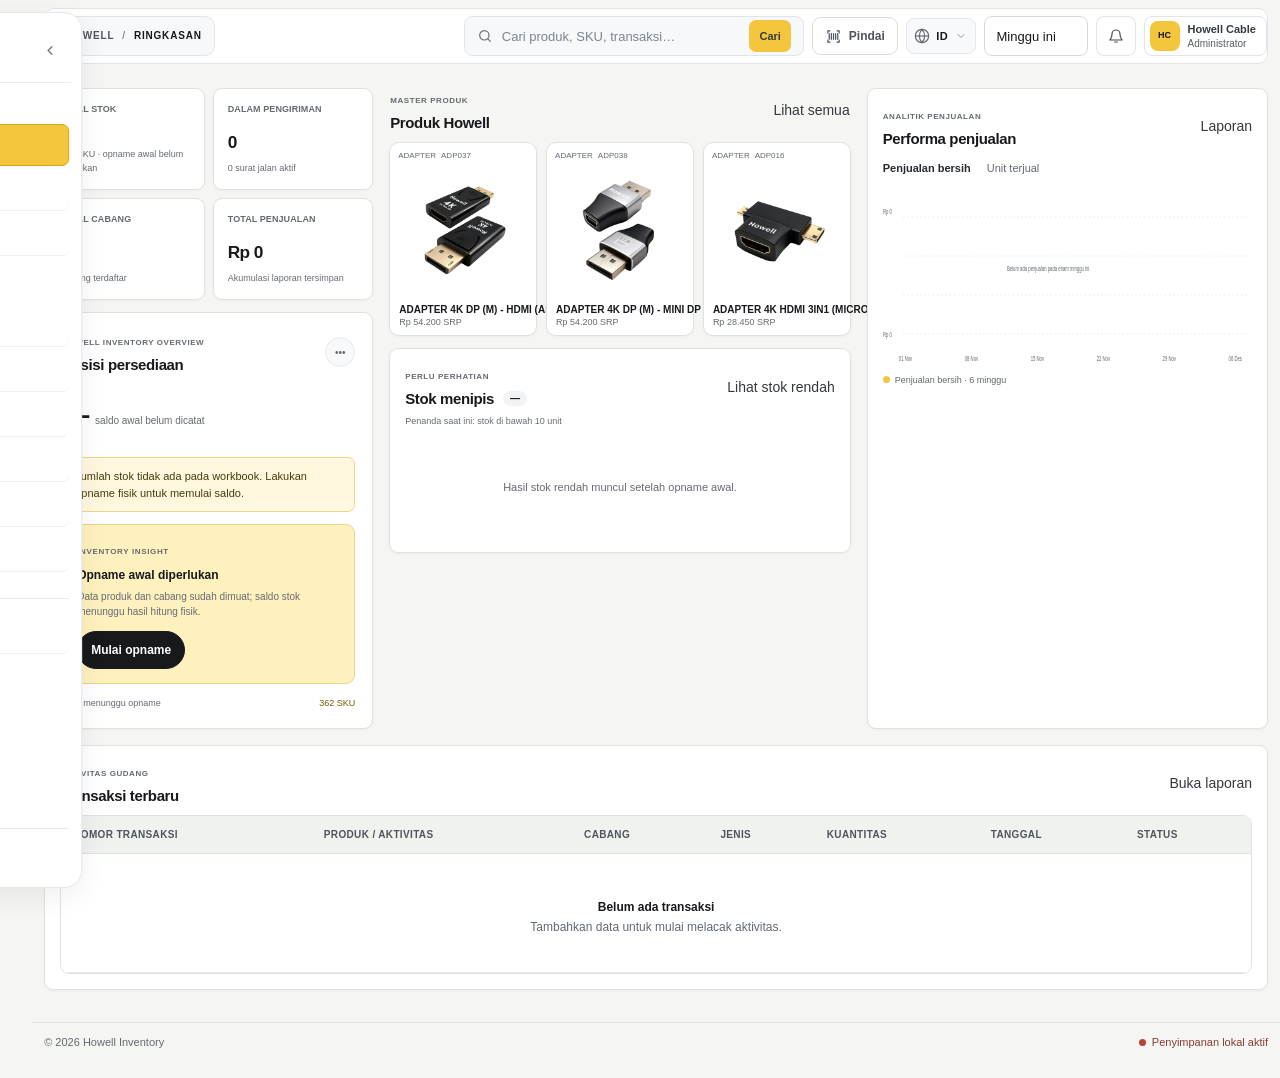
==== commit f2ff8aaf: "fix(waybill-print): widen recipient metadata column to 63% to prevent address line truncation of Kav" ====
--- a/index.html
+++ b/index.html
@@ -6,8 +6,8 @@
   <meta name="theme-color" content="#FFFFFF" />
   <title>Howell Inventory</title>
   <link rel="icon" type="image/png" href="assets/howell-mark-color.png?v=20261118-howell-favicon-color-2" />
-  <link rel="stylesheet" href="styles.css?v=20261120-continuous-solid-v4" />
-  <link rel="stylesheet" href="theme-light.css?v=20261120-continuous-solid-v4" />
+  <link rel="stylesheet" href="styles.css?v=20261120-continuous-fit212-v6" />
+  <link rel="stylesheet" href="theme-light.css?v=20261120-continuous-fit212-v6" />
 </head>
 <body>
   <noscript><div style="position:fixed;inset:12px 12px auto;z-index:1000;padding:14px;border:1px solid #D4A91E;border-radius:10px;background:#FFF2BF;color:#17191c;font:14px/1.5 Arial,sans-serif">Howell Inventory memerlukan JavaScript aktif untuk membuka halaman dan menyimpan perubahan.</div></noscript>
@@ -47,7 +47,7 @@
   <script src="assets/product-image-map.js?v=20261111-ean13-2"></script>
   <script src="assets/howell-runtime-config.js?v=20261111-vps-db-1"></script>
     <script src="assets/xlsx.full.min.js"></script>
-  <script src="app.js?v=20261120-continuous-solid-v4"></script>
+  <script src="app.js?v=20261120-continuous-fit212-v6"></script>
 </body>
 </html>
 
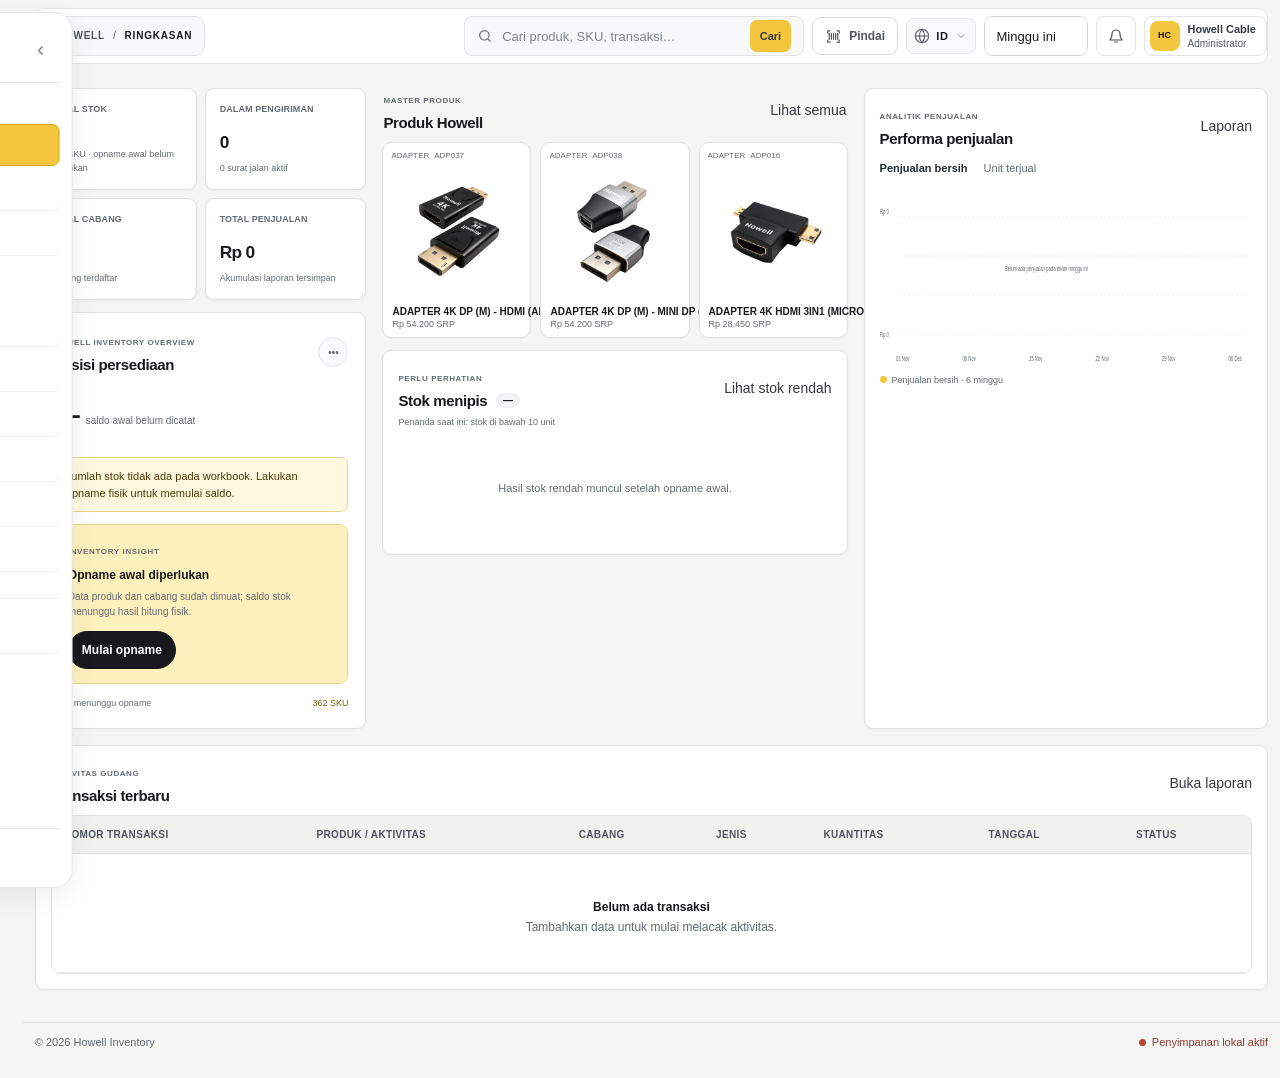
==== commit da06e9a0: "feat(settings): remove reset-demo option and enhance settings UI with clear server status, backup ma" ====
--- a/index.html
+++ b/index.html
@@ -6,8 +6,8 @@
   <meta name="theme-color" content="#FFFFFF" />
   <title>Howell Inventory</title>
   <link rel="icon" type="image/png" href="assets/howell-mark-color.png?v=20261118-howell-favicon-color-2" />
-  <link rel="stylesheet" href="styles.css?v=20261120-continuous-fit212-v6" />
-  <link rel="stylesheet" href="theme-light.css?v=20261120-continuous-fit212-v6" />
+  <link rel="stylesheet" href="styles.css?v=20261121-settings-clean-v1" />
+  <link rel="stylesheet" href="theme-light.css?v=20261121-settings-clean-v1" />
 </head>
 <body>
   <noscript><div style="position:fixed;inset:12px 12px auto;z-index:1000;padding:14px;border:1px solid #D4A91E;border-radius:10px;background:#FFF2BF;color:#17191c;font:14px/1.5 Arial,sans-serif">Howell Inventory memerlukan JavaScript aktif untuk membuka halaman dan menyimpan perubahan.</div></noscript>
@@ -47,7 +47,7 @@
   <script src="assets/product-image-map.js?v=20261111-ean13-2"></script>
   <script src="assets/howell-runtime-config.js?v=20261111-vps-db-1"></script>
     <script src="assets/xlsx.full.min.js"></script>
-  <script src="app.js?v=20261120-continuous-fit212-v6"></script>
+  <script src="app.js?v=20261121-settings-clean-v1"></script>
 </body>
 </html>
 
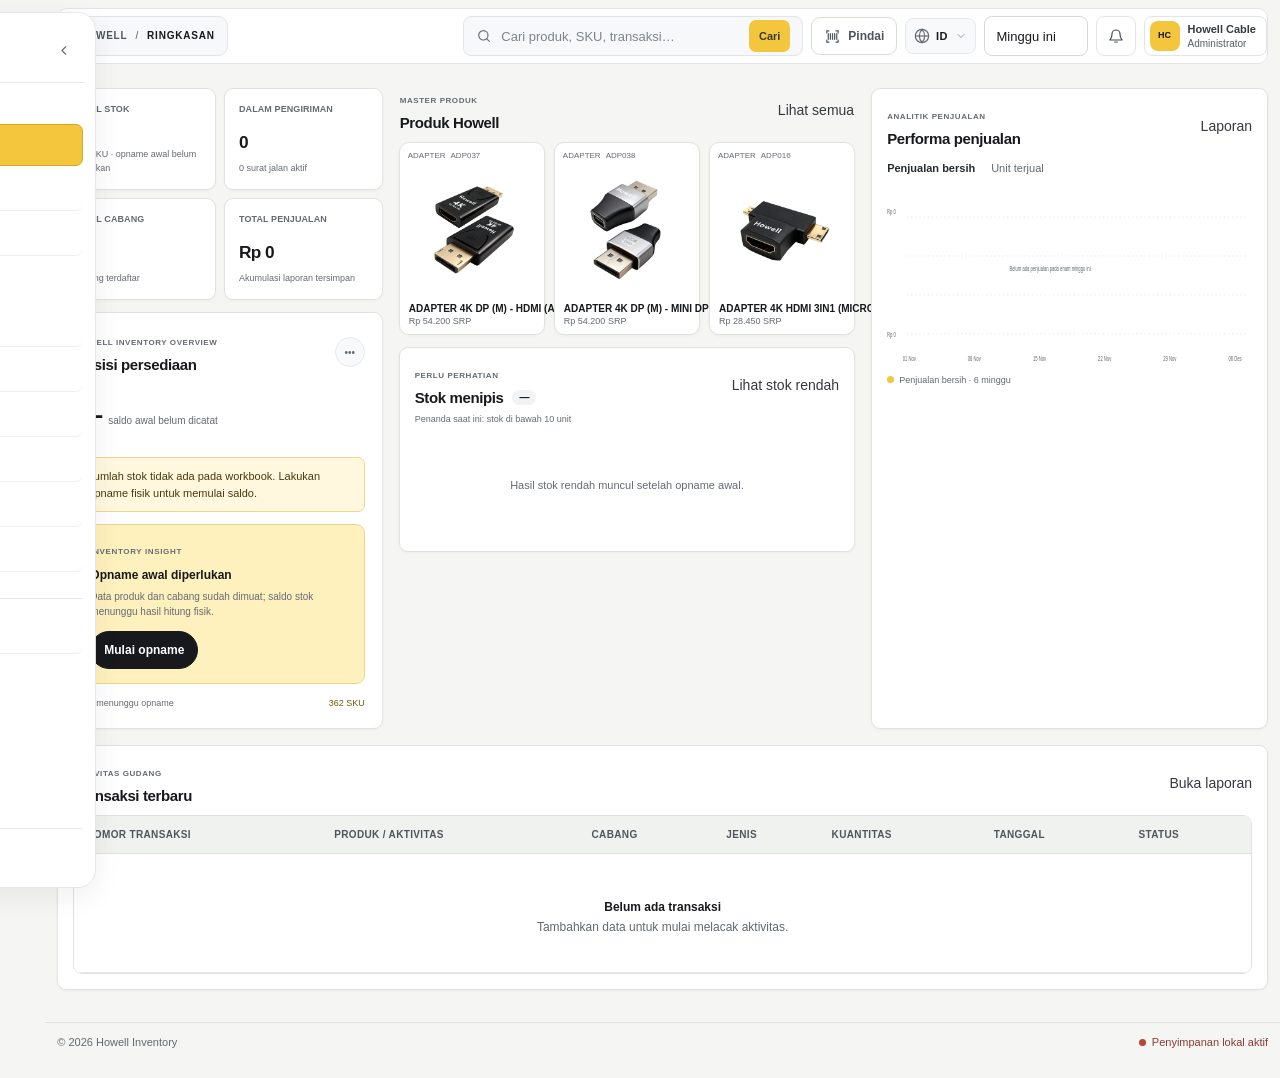
==== commit aa0a8211: "feat(i18n): fully optimize English and Chinese localization across all views, tables, and modal form" ====
--- a/index.html
+++ b/index.html
@@ -47,7 +47,7 @@
   <script src="assets/product-image-map.js?v=20261111-ean13-2"></script>
   <script src="assets/howell-runtime-config.js?v=20261111-vps-db-1"></script>
     <script src="assets/xlsx.full.min.js"></script>
-  <script src="app.js?v=20261121-settings-clean-v1"></script>
+  <script src="app.js?v=20261121-i18n-master-v2"></script>
 </body>
 </html>
 
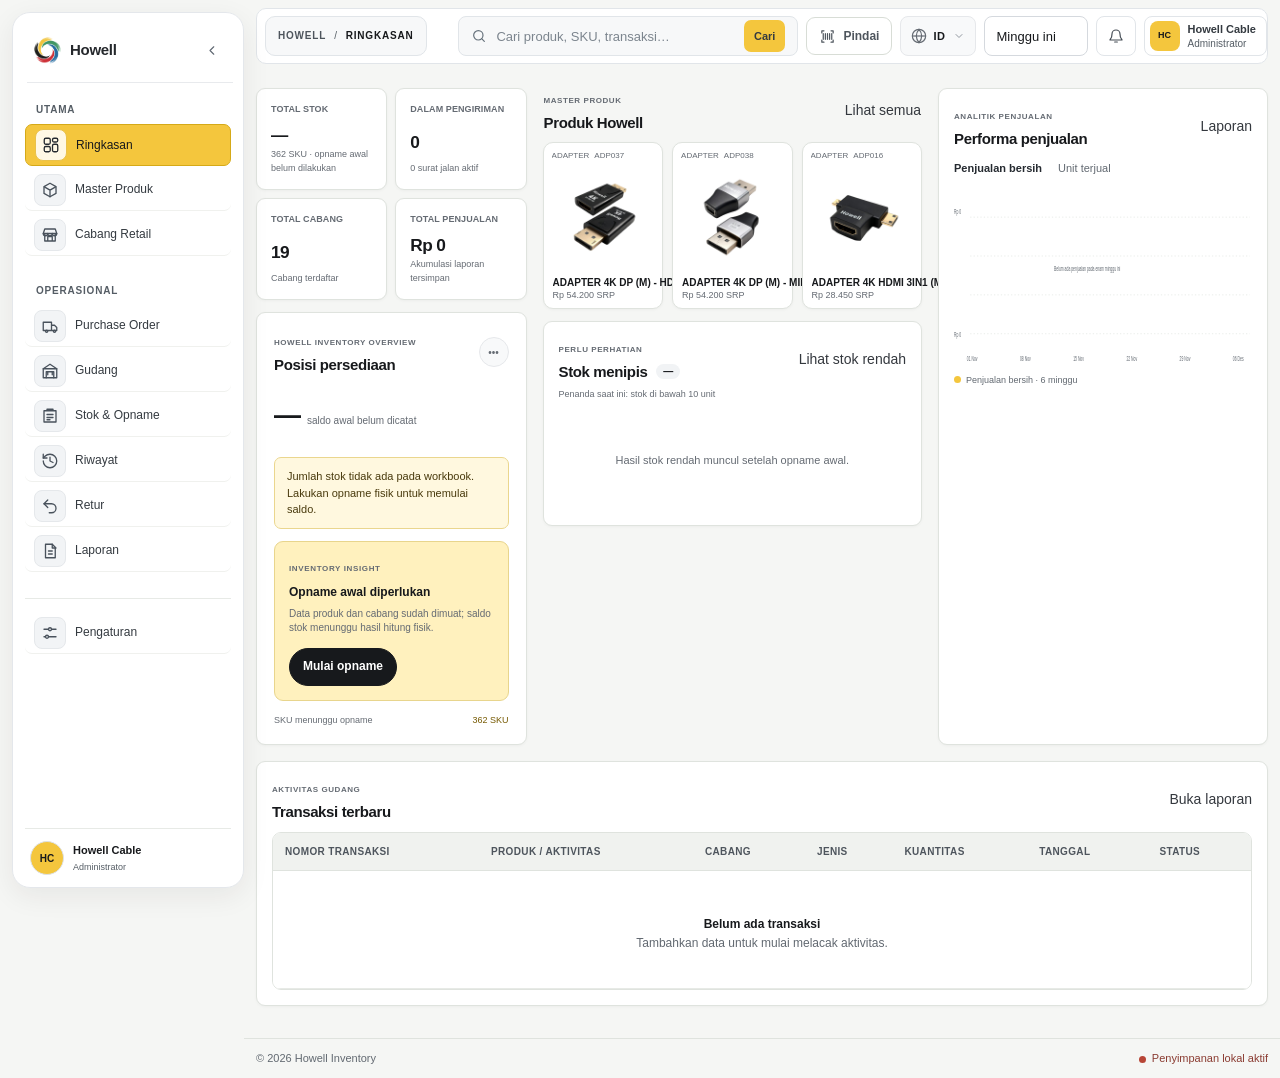
==== commit 37bb9de8: "fix(core): resolve dashboard variable shadowing and excel catalog rendering; add nginx cache-control" ====
--- a/index.html
+++ b/index.html
@@ -6,8 +6,8 @@
   <meta name="theme-color" content="#FFFFFF" />
   <title>Howell Inventory</title>
   <link rel="icon" type="image/png" href="assets/howell-mark-color.png?v=20261118-howell-favicon-color-2" />
-  <link rel="stylesheet" href="styles.css?v=20261121-settings-clean-v1" />
-  <link rel="stylesheet" href="theme-light.css?v=20261121-settings-clean-v1" />
+  <link rel="stylesheet" href="styles.css?v=20261121-v3-optimized" />
+  <link rel="stylesheet" href="theme-light.css?v=20261121-v3-optimized" />
 </head>
 <body>
   <noscript><div style="position:fixed;inset:12px 12px auto;z-index:1000;padding:14px;border:1px solid #D4A91E;border-radius:10px;background:#FFF2BF;color:#17191c;font:14px/1.5 Arial,sans-serif">Howell Inventory memerlukan JavaScript aktif untuk membuka halaman dan menyimpan perubahan.</div></noscript>
@@ -47,7 +47,7 @@
   <script src="assets/product-image-map.js?v=20261111-ean13-2"></script>
   <script src="assets/howell-runtime-config.js?v=20261111-vps-db-1"></script>
     <script src="assets/xlsx.full.min.js"></script>
-  <script src="app.js?v=20261121-i18n-master-v2"></script>
+  <script src="app.js?v=20261121-v3-optimized"></script>
 </body>
 </html>
 
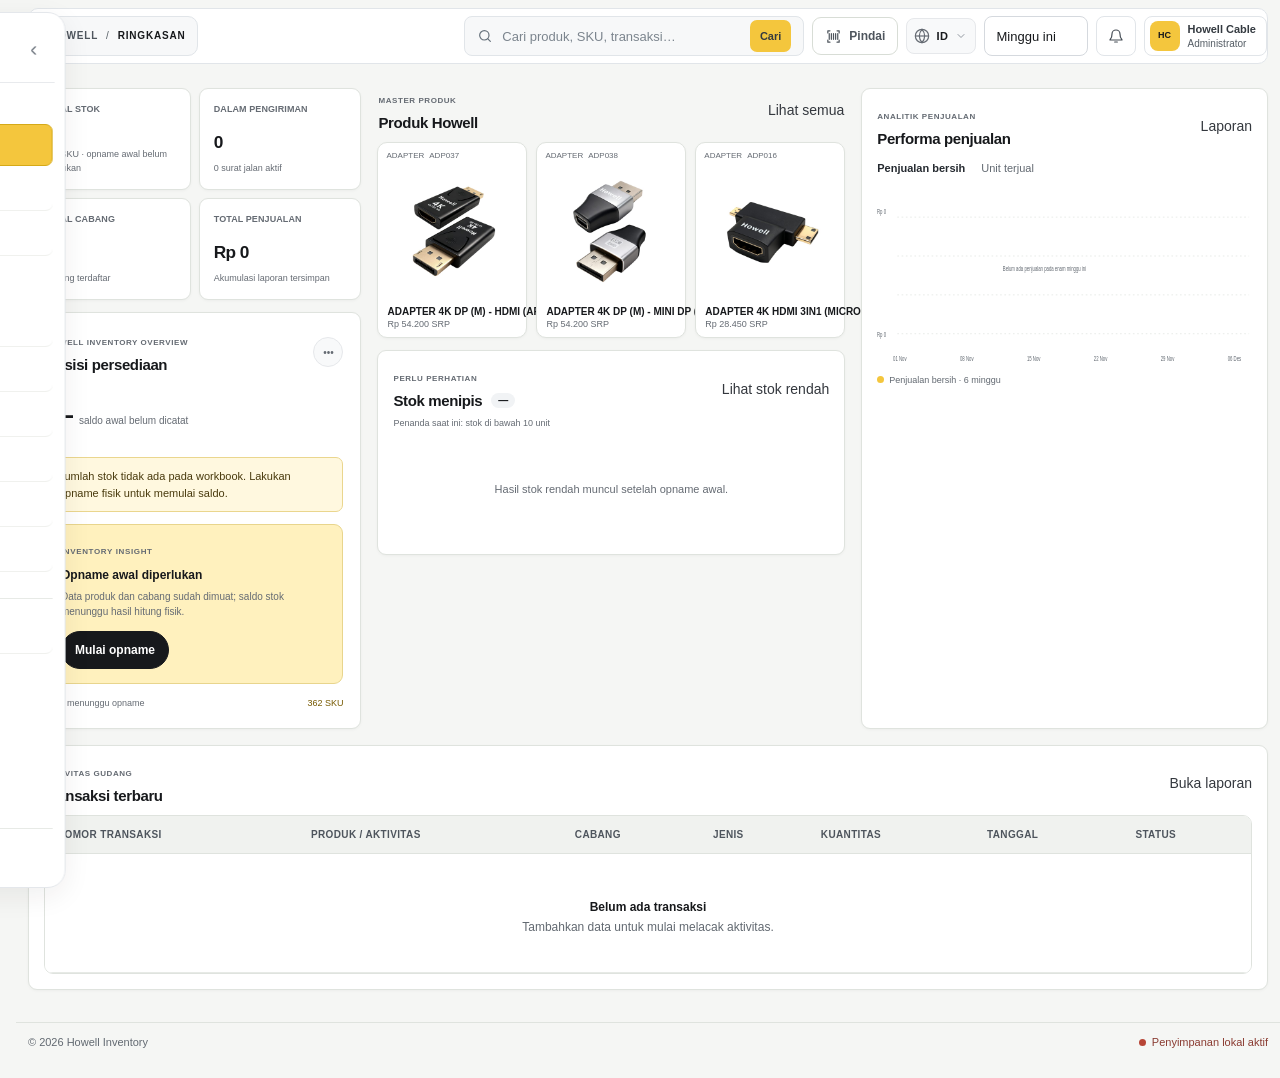
==== commit e0ff3f5e: "fix(ui): fix edit branch modal fit, 2-column grid layout, select labels and options, and prevent vie" ====
--- a/index.html
+++ b/index.html
@@ -6,8 +6,8 @@
   <meta name="theme-color" content="#FFFFFF" />
   <title>Howell Inventory</title>
   <link rel="icon" type="image/png" href="assets/howell-mark-color.png?v=20261118-howell-favicon-color-2" />
-  <link rel="stylesheet" href="styles.css?v=20261121-v3-optimized" />
-  <link rel="stylesheet" href="theme-light.css?v=20261121-v3-optimized" />
+  <link rel="stylesheet" href="styles.css?v=20261121-modal-fix-v4" />
+  <link rel="stylesheet" href="theme-light.css?v=20261121-modal-fix-v4" />
 </head>
 <body>
   <noscript><div style="position:fixed;inset:12px 12px auto;z-index:1000;padding:14px;border:1px solid #D4A91E;border-radius:10px;background:#FFF2BF;color:#17191c;font:14px/1.5 Arial,sans-serif">Howell Inventory memerlukan JavaScript aktif untuk membuka halaman dan menyimpan perubahan.</div></noscript>
@@ -47,7 +47,7 @@
   <script src="assets/product-image-map.js?v=20261111-ean13-2"></script>
   <script src="assets/howell-runtime-config.js?v=20261111-vps-db-1"></script>
     <script src="assets/xlsx.full.min.js"></script>
-  <script src="app.js?v=20261121-v3-optimized"></script>
+  <script src="app.js?v=20261121-modal-fix-v4"></script>
 </body>
 </html>
 
--- a/styles.css
+++ b/styles.css
@@ -446,3 +446,97 @@
   .stock-history-table{min-width:680px!important;table-layout:auto!important}
 }
 
+
+/* ==========================================================================
+   MODAL SCROLLABILITY & FIT OPTIMIZATION
+   Ensures modal dialogs (Edit Cabang, Edit Produk, etc.) never overflow
+   the screen viewport and action buttons (Simpan/Batal) are always accessible.
+   ========================================================================== */
+.modal-backdrop {
+  position: fixed !important;
+  inset: 0 !important;
+  z-index: 1200 !important;
+  display: none;
+  align-items: center !important;
+  justify-content: center !important;
+  padding: clamp(10px, 2.5vh, 24px) 16px !important;
+  background: rgba(18, 20, 23, 0.55) !important;
+  overflow-y: auto !important;
+  box-sizing: border-box !important;
+}
+
+.modal-backdrop.open {
+  display: flex !important;
+}
+
+.modal {
+  width: min(680px, calc(100vw - 32px)) !important;
+  max-width: min(680px, calc(100vw - 32px)) !important;
+  max-height: min(92vh, 860px) !important;
+  display: flex !important;
+  flex-direction: column !important;
+  overflow: hidden !important;
+  border-radius: 12px !important;
+  box-sizing: border-box !important;
+}
+
+.modal > header {
+  flex: none !important;
+  display: flex !important;
+  align-items: center !important;
+  justify-content: space-between !important;
+  padding: 16px 20px !important;
+  border-bottom: 1px solid #eceef0 !important;
+  background: #fff !important;
+}
+
+.modal form, #modalForm {
+  display: flex !important;
+  flex-direction: column !important;
+  flex: 1 1 auto !important;
+  min-height: 0 !important;
+  overflow: hidden !important;
+  padding: 18px 20px !important;
+  box-sizing: border-box !important;
+}
+
+.modal-fields {
+  flex: 1 1 auto !important;
+  min-height: 0 !important;
+  overflow-y: auto !important;
+  overflow-x: hidden !important;
+  padding-right: 6px !important;
+  margin-right: -4px !important;
+}
+
+.modal-actions {
+  flex: none !important;
+  display: flex !important;
+  justify-content: flex-end !important;
+  gap: 10px !important;
+  margin-top: 14px !important;
+  padding-top: 14px !important;
+  border-top: 1px solid #eceef0 !important;
+  background: #fff !important;
+}
+
+.field-grid {
+  display: grid !important;
+  grid-template-columns: 1fr 1fr !important;
+  gap: 12px 14px !important;
+}
+
+.field.full {
+  grid-column: 1 / -1 !important;
+}
+
+@media (max-width: 600px) {
+  .field-grid {
+    grid-template-columns: 1fr !important;
+  }
+  .modal {
+    width: calc(100vw - 20px) !important;
+    max-width: calc(100vw - 20px) !important;
+    max-height: calc(100dvh - 20px) !important;
+  }
+}
--- a/theme-light.css
+++ b/theme-light.css
@@ -1210,3 +1210,97 @@
     right: -20px !important;
   }
 }
+
+/* ==========================================================================
+   MODAL SCROLLABILITY & FIT OPTIMIZATION
+   Ensures modal dialogs (Edit Cabang, Edit Produk, etc.) never overflow
+   the screen viewport and action buttons (Simpan/Batal) are always accessible.
+   ========================================================================== */
+.modal-backdrop {
+  position: fixed !important;
+  inset: 0 !important;
+  z-index: 1200 !important;
+  display: none;
+  align-items: center !important;
+  justify-content: center !important;
+  padding: clamp(10px, 2.5vh, 24px) 16px !important;
+  background: rgba(18, 20, 23, 0.55) !important;
+  overflow-y: auto !important;
+  box-sizing: border-box !important;
+}
+
+.modal-backdrop.open {
+  display: flex !important;
+}
+
+.modal {
+  width: min(680px, calc(100vw - 32px)) !important;
+  max-width: min(680px, calc(100vw - 32px)) !important;
+  max-height: min(92vh, 860px) !important;
+  display: flex !important;
+  flex-direction: column !important;
+  overflow: hidden !important;
+  border-radius: 12px !important;
+  box-sizing: border-box !important;
+}
+
+.modal > header {
+  flex: none !important;
+  display: flex !important;
+  align-items: center !important;
+  justify-content: space-between !important;
+  padding: 16px 20px !important;
+  border-bottom: 1px solid #eceef0 !important;
+  background: #fff !important;
+}
+
+.modal form, #modalForm {
+  display: flex !important;
+  flex-direction: column !important;
+  flex: 1 1 auto !important;
+  min-height: 0 !important;
+  overflow: hidden !important;
+  padding: 18px 20px !important;
+  box-sizing: border-box !important;
+}
+
+.modal-fields {
+  flex: 1 1 auto !important;
+  min-height: 0 !important;
+  overflow-y: auto !important;
+  overflow-x: hidden !important;
+  padding-right: 6px !important;
+  margin-right: -4px !important;
+}
+
+.modal-actions {
+  flex: none !important;
+  display: flex !important;
+  justify-content: flex-end !important;
+  gap: 10px !important;
+  margin-top: 14px !important;
+  padding-top: 14px !important;
+  border-top: 1px solid #eceef0 !important;
+  background: #fff !important;
+}
+
+.field-grid {
+  display: grid !important;
+  grid-template-columns: 1fr 1fr !important;
+  gap: 12px 14px !important;
+}
+
+.field.full {
+  grid-column: 1 / -1 !important;
+}
+
+@media (max-width: 600px) {
+  .field-grid {
+    grid-template-columns: 1fr !important;
+  }
+  .modal {
+    width: calc(100vw - 20px) !important;
+    max-width: calc(100vw - 20px) !important;
+    max-height: calc(100dvh - 20px) !important;
+  }
+}
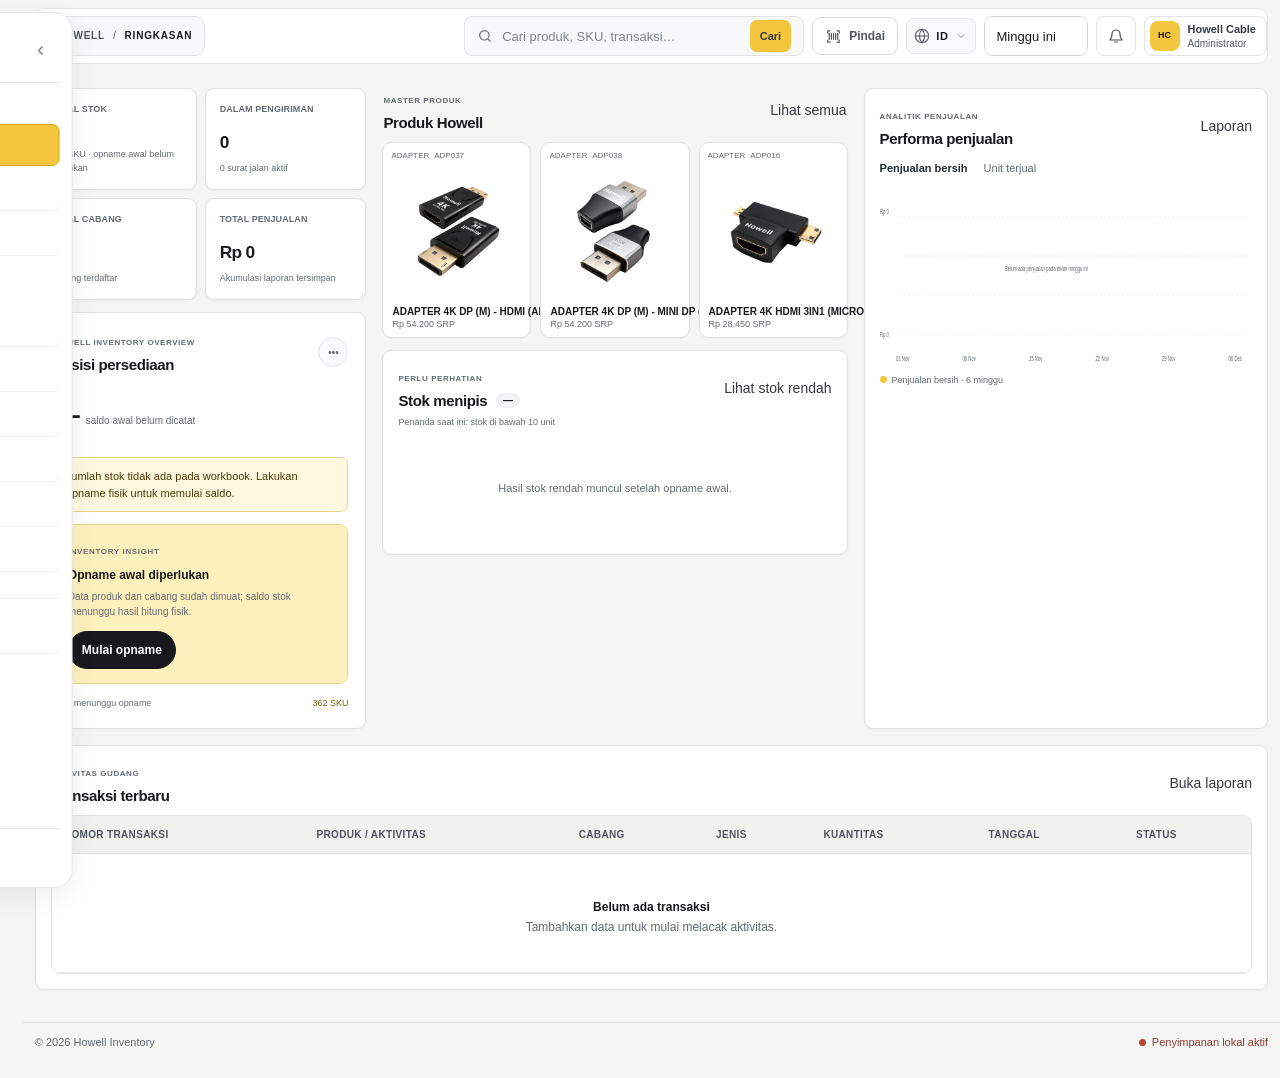
==== commit f83afc11: "fix(print): restore paper size options and auto-close modal on print waybill" ====
--- a/index.html
+++ b/index.html
@@ -6,8 +6,8 @@
   <meta name="theme-color" content="#FFFFFF" />
   <title>Howell Inventory</title>
   <link rel="icon" type="image/png" href="assets/howell-mark-color.png?v=20261118-howell-favicon-color-2" />
-  <link rel="stylesheet" href="styles.css?v=20261121-modal-fix-v4" />
-  <link rel="stylesheet" href="theme-light.css?v=20261121-modal-fix-v4" />
+  <link rel="stylesheet" href="styles.css?v=20261121-modal-fix-v5" />
+  <link rel="stylesheet" href="theme-light.css?v=20261121-modal-fix-v5" />
 </head>
 <body>
   <noscript><div style="position:fixed;inset:12px 12px auto;z-index:1000;padding:14px;border:1px solid #D4A91E;border-radius:10px;background:#FFF2BF;color:#17191c;font:14px/1.5 Arial,sans-serif">Howell Inventory memerlukan JavaScript aktif untuk membuka halaman dan menyimpan perubahan.</div></noscript>
@@ -47,7 +47,7 @@
   <script src="assets/product-image-map.js?v=20261111-ean13-2"></script>
   <script src="assets/howell-runtime-config.js?v=20261111-vps-db-1"></script>
     <script src="assets/xlsx.full.min.js"></script>
-  <script src="app.js?v=20261121-modal-fix-v4"></script>
+  <script src="app.js?v=20261121-modal-fix-v5"></script>
 </body>
 </html>
 
